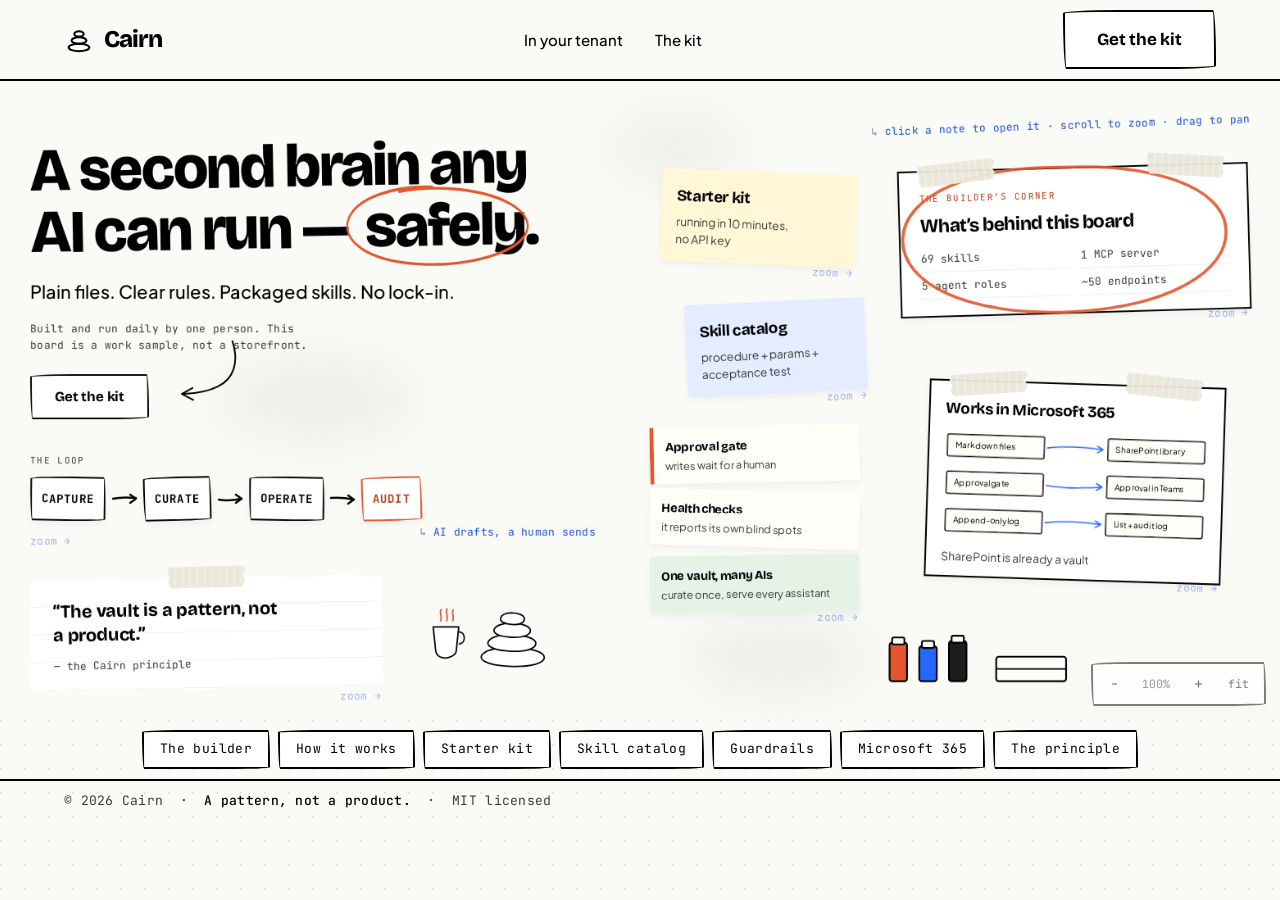
==== site/index.html @ 685f22d9 "Language and visual pass Language: em-dashes cut from 66 to 16 across the site (1.92 to 0.47 per 100" ====
<!DOCTYPE html>
<html lang="en">
<head>
<meta charset="utf-8">
<meta name="viewport" content="width=device-width, initial-scale=1">
<title>Cairn — a second brain any AI can run, safely</title>
<meta name="description" content="One builder's working knowledge system, genericized into a pattern and a kit. Plain markdown as the source of truth, guardrails and human approvals built in — published as a work sample, not a product.">
<meta name="theme-color" content="#FAFAF7">
<meta property="og:title" content="Cairn — a second brain any AI can run, safely">
<meta property="og:description" content="Plain files. Clear rules. Packaged skills. No lock-in. A work sample, not a product.">
<meta property="og:type" content="website">
<link rel="preconnect" href="https://fonts.googleapis.com">
<link rel="preconnect" href="https://fonts.gstatic.com" crossorigin>
<link href="https://fonts.googleapis.com/css2?family=Bricolage+Grotesque:opsz,wght@12..96,700;12..96,800&family=JetBrains+Mono:wght@400;500&family=Plus+Jakarta+Sans:wght@400;500;700&display=swap" rel="stylesheet">
<link rel="stylesheet" href="assets/board.css?v=20260827i">
<link rel="stylesheet" href="assets/scene.css?v=20260827i">
<link rel="icon" href="data:image/svg+xml,%3Csvg xmlns='http://www.w3.org/2000/svg' viewBox='0 0 32 32'%3E%3Crect width='32' height='32' fill='%23FAFAF7'/%3E%3Cg fill='none' stroke='%23000' stroke-width='2.2'%3E%3Cellipse cx='16' cy='24' rx='11' ry='4'/%3E%3Cellipse cx='16' cy='16.5' rx='8' ry='3.4'/%3E%3Cellipse cx='16' cy='9.5' rx='5' ry='2.8'/%3E%3C/g%3E%3C/svg%3E">
<script>document.documentElement.className += " js";</script>
</head>
<body>

<a class="skip" href="#main">Skip to content</a>

<!-- marker wobble filters — decorative strokes only, never text -->
<svg width="0" height="0" aria-hidden="true" focusable="false" class="defs">
  <filter id="marker" x="-12%" y="-12%" width="124%" height="124%">
    <feTurbulence type="fractalNoise" baseFrequency="0.028" numOctaves="2" seed="7" result="n"/>
    <feDisplacementMap in="SourceGraphic" in2="n" scale="2.1" xChannelSelector="R" yChannelSelector="G"/>
  </filter>
  <filter id="marker-fine" x="-12%" y="-12%" width="124%" height="124%">
    <feTurbulence type="fractalNoise" baseFrequency="0.04" numOctaves="2" seed="3" result="n2"/>
    <feDisplacementMap in="SourceGraphic" in2="n2" scale="1.3" xChannelSelector="R" yChannelSelector="G"/>
  </filter>
</svg>

<header class="nav">
  <div class="board nav-inner">
    <a class="wordmark" href="/">
      <svg width="30" height="30" viewBox="0 0 32 32" aria-hidden="true" focusable="false">
        <g fill="none" stroke="currentColor" stroke-width="2.2" filter="url(#marker-fine)">
          <ellipse cx="16" cy="24" rx="11" ry="4"/>
          <ellipse cx="16" cy="16.5" rx="8" ry="3.4"/>
          <ellipse cx="16" cy="9.5" rx="5" ry="2.8"/>
        </g>
      </svg>
      Cairn
    </a>
    <nav aria-label="Primary">
      <ul class="nav-links">
        <li><a href="in-your-tenant.html">In your tenant</a></li>
        <li><a href="the-kit.html">The kit</a></li>
      </ul>
    </nav>
    <a class="btn" href="cairn-kit.zip" download>Get the kit</a>
  </div>
</header>

<!-- ================================================== THE BOARD (scene) ===
     One whiteboard, one screen. Every pinned object is a hotspot: click it
     and the camera zooms to it while its panel opens. JS-only — with
     scripting off this whole layer is hidden and the panels below read as a
     plain document. ==================================================== -->
<div class="stage" id="stage" hidden>
  <div class="plane" id="plane">

    <!-- eraser ghosts -->
    <div class="ghost sg-1"></div>
    <div class="ghost sg-2"></div>
    <div class="ghost sg-3"></div>

    <!-- HERO scrawl — static, the thesis -->
    <div class="s-hero">
      <h1 class="rot-n1">
        A second brain any AI can run &mdash;
        <span class="circled">safely.<svg viewBox="0 0 400 130" aria-hidden="true" focusable="false" preserveAspectRatio="none"><path d="M196 8C112 5 34 22 16 52c-18 30 34 62 148 68 106 6 218-14 233-46 13-28-52-56-160-63-38-2-77-1-112 3"/></svg></span>
      </h1>
      <p class="hero-sub">Plain files. Clear rules. Packaged skills. <span class="nowrap">No lock-in.</span></p>
      <p class="s-hero-note annot annot--plain annot--ink">Built and run daily by one person.
        This board is a work sample, not a storefront.</p>
      <div class="hero-cta">
        <a class="btn" href="cairn-kit.zip" download>Get the kit</a>
        <svg class="arrow cta-arrow" viewBox="0 0 118 96" aria-hidden="true" focusable="false">
          <g filter="url(#marker)">
            <path d="M108 6c10 32 2 56-22 68-14 7-32 10-50 11"/>
            <path d="M48 76L32 85l17 9"/>
          </g>
        </svg>
      </div>
    </div>

    <span class="annot s-hint">click a note to open it &middot; scroll to zoom &middot; drag to pan</span>

    <!-- KIT — yellow sticky -->
    <button class="spot s-kit" data-panel="kit" aria-label="Yellow sticky note — the starter kit">
      <span class="note note--yellow rot-p2 spot-card">
        <span class="note-title">Starter kit</span>
        <span class="spot-line">running in 10 minutes,<br>no API key</span>
        <span class="spot-zoom annot annot--plain">zoom &rarr;</span>
      </span>
    </button>

    <!-- BUILDER — the taped card cluster. The new star of the board. -->
    <button class="spot s-builder" data-panel="builder" aria-label="Taped card — what the builder made">
      <span class="bcard rot-n1 spot-card">
        <span class="tape tape--tl"></span>
        <span class="tape tape--tr"></span>
        <span class="bcard-kicker mono">the builder&rsquo;s corner</span>
        <span class="note-title">What&rsquo;s behind this board</span>
        <span class="bstats mono">
          <span>69 skills</span>
          <span>1 MCP server</span>
          <span>5 agent roles</span>
          <span>~50 endpoints</span>
        </span>
        <svg class="bcircle" viewBox="0 0 400 200" aria-hidden="true" focusable="false" preserveAspectRatio="none">
          <path d="M200 12C96 8 18 40 14 92c-4 56 76 96 190 94 110-2 186-42 182-96-3-48-80-80-186-78"/>
        </svg>
        <span class="spot-zoom annot annot--plain">zoom &rarr;</span>
      </span>
    </button>

    <!-- LOOP — the flowchart strip -->
    <button class="spot s-loop" data-panel="loop" aria-label="Flowchart — how the loop works">
      <span class="spot-card s-loop-card">
        <span class="s-loop-title mono">the loop</span>
        <span class="mini-flow" aria-hidden="true">
          <span class="mini-box rot-p1">CAPTURE</span>
          <svg class="arrow" viewBox="0 0 34 22"><g filter="url(#marker)"><path d="M3 11c8-2 17-2 28-1"/><path d="M24 6l7 5-7 5"/></g></svg>
          <span class="mini-box rot-n1">CURATE</span>
          <svg class="arrow" viewBox="0 0 34 22"><g filter="url(#marker)"><path d="M3 12c9 2 18 1 28-1"/><path d="M24 6l7 5-7 5"/></g></svg>
          <span class="mini-box rot-p1">OPERATE</span>
          <svg class="arrow" viewBox="0 0 34 22"><g filter="url(#marker)"><path d="M3 10c9-1 18 0 28 2"/><path d="M24 7l7 5-7 5"/></g></svg>
          <span class="mini-box mini-box--audit rot-n1">AUDIT</span>
        </span>
        <span class="annot s-loop-note">AI drafts, a human sends</span>
        <span class="spot-zoom annot annot--plain">zoom &rarr;</span>
      </span>
    </button>

    <!-- SKILLS — blue sticky -->
    <button class="spot s-skills" data-panel="skills" aria-label="Blue sticky note — the skill catalog">
      <span class="note note--blue rot-n2 spot-card">
        <span class="note-title">Skill catalog</span>
        <span class="spot-line">procedure + params +<br>acceptance test</span>
        <span class="spot-zoom annot annot--plain">zoom &rarr;</span>
      </span>
    </button>

    <!-- RULES — guardrail sticky cluster -->
    <button class="spot s-rules" data-panel="rules" aria-label="Guardrail stickies — approval gate and health checks">
      <span class="spot-card s-rules-stack">
        <span class="note note--redline rot-p2 mini-note">
          <span class="note-title">Approval gate</span>
          <span class="spot-line">writes wait for a human</span>
        </span>
        <span class="note note--white rot-n1 mini-note">
          <span class="note-title">Health checks</span>
          <span class="spot-line">it reports its own blind spots</span>
        </span>
        <span class="note note--green rot-p1 mini-note">
          <span class="note-title">One vault, many AIs</span>
          <span class="spot-line">curate once, serve every assistant</span>
        </span>
        <span class="spot-zoom annot annot--plain">zoom &rarr;</span>
      </span>
    </button>

    <!-- M365 — the taped polaroid -->
    <button class="spot s-m365" data-panel="m365" aria-label="Taped photo — the pattern mapped onto Microsoft 365">
      <span class="polaroid rot-p1 spot-card figure-reset">
        <span class="tape tape--tl"></span>
        <span class="tape tape--tr"></span>
        <span class="note-title polaroid-title">Works in Microsoft&nbsp;365</span>
        <svg viewBox="0 0 480 200" aria-hidden="true" focusable="false" class="mini-map">
          <g filter="url(#marker-fine)" class="f-paper s-ink" stroke-width="2.2">
            <rect x="6"   y="10"  width="176" height="40" rx="3"/>
            <rect x="6"   y="78"  width="176" height="40" rx="3"/>
            <rect x="6"   y="146" width="176" height="40" rx="3"/>
            <rect x="298" y="10"  width="176" height="40" rx="3"/>
            <rect x="298" y="78"  width="176" height="40" rx="3"/>
            <rect x="298" y="146" width="176" height="40" rx="3"/>
          </g>
          <g filter="url(#marker)" class="f-none s-blue" stroke-width="2.4" stroke-linecap="round" stroke-linejoin="round">
            <path d="M188 30c26-4 62-4 100 0"/><path d="M279 24l10 6-10 6"/>
            <path d="M188 98c26 4 62 4 100 0"/><path d="M279 92l10 6-10 6"/>
            <path d="M188 166c26-4 62-4 100 0"/><path d="M279 160l10 6-10 6"/>
          </g>
          <g font-family="Plus Jakarta Sans, sans-serif" font-size="15" class="f-ink">
            <text x="20" y="35">Markdown files</text>
            <text x="20" y="103">Approval gate</text>
            <text x="20" y="171">Append-only log</text>
            <text x="312" y="35">SharePoint library</text>
            <text x="312" y="103">Approval in Teams</text>
            <text x="312" y="171">List + audit log</text>
          </g>
        </svg>
        <span class="spot-line mono muted">SharePoint is already a vault</span>
        <span class="spot-zoom annot annot--plain">zoom &rarr;</span>
      </span>
    </button>

    <!-- PRINCIPLE — the torn page -->
    <button class="spot s-principle" data-panel="principle" aria-label="Torn notebook page — the Cairn principle">
      <span class="spot-card">
        <span class="tape tape--top"></span>
        <span class="torn rot-n1 s-torn">
          <span class="s-quote">&ldquo;The vault is a pattern, not a&nbsp;product.&rdquo;</span>
          <span class="mono s-cite">&mdash; the Cairn principle</span>
        </span>
        <span class="spot-zoom annot annot--plain">zoom &rarr;</span>
      </span>
    </button>

    <!-- doodles: coffee + cairn, bottom-left -->
    <svg class="s-doodles" viewBox="0 0 270 210" aria-hidden="true" focusable="false">
      <g filter="url(#marker)">
        <g class="doodle-late f-none s-ink" stroke-width="2.4" stroke-linecap="round" stroke-linejoin="round">
          <path d="M24 118h42l-4 39c-1 9-14 13-21 12-7-1-12-5-13-12z" class="f-white"/>
          <path d="M66 126c11 0 13 18 1 20"/>
        </g>
        <g class="doodle-late f-none s-red" stroke-width="2.4" stroke-linecap="round">
          <path d="M36 108c4-7-3-12 1-19"/>
          <path d="M46 108c4-8-3-13 1-20"/>
          <path d="M56 108c4-7-3-12 1-18"/>
        </g>
        <g class="f-white s-ink" stroke-width="2.4" stroke-linejoin="round">
          <path class="stone stone--1" d="M103 167c2-9 22-16 53-15 32 1 52 8 51 17-1 9-22 15-53 14-31-1-52-7-51-16z"/>
          <path class="stone stone--2" d="M114 144c2-8 17-14 41-13 24 1 39 7 38 15-1 8-17 13-40 12-23-1-40-6-39-14z"/>
          <path class="stone stone--3" d="M124 123c2-7 13-12 32-11 18 1 29 6 28 13-1 7-14 11-31 10-17-1-30-5-29-12z"/>
          <path class="stone stone--4" d="M135 104c1-6 9-10 21-9 12 1 19 5 18 11-1 6-10 9-20 8-11-1-20-4-19-10z"/>
        </g>
      </g>
    </svg>

    <!-- marker tray, drawn on the board's bottom edge -->
    <svg class="s-tray" viewBox="0 0 240 62" aria-hidden="true" focusable="false">
      <g filter="url(#marker-fine)" class="s-ink" stroke-width="2" stroke-linejoin="round">
        <rect x="8"  y="10" width="20" height="44" rx="3" class="f-red"/>
        <rect x="11" y="4"  width="14" height="8"  rx="2" class="f-paper"/>
        <rect x="42" y="14" width="20" height="40" rx="3" class="f-blue"/>
        <rect x="45" y="8"  width="14" height="8"  rx="2" class="f-paper"/>
        <rect x="76" y="8"  width="20" height="46" rx="3" class="f-solid"/>
        <rect x="79" y="2"  width="14" height="8"  rx="2" class="f-paper"/>
        <rect x="130" y="26" width="80" height="28" rx="3" class="f-paper"/>
        <path d="M130 40h80" stroke-width="1.6"/>
      </g>
    </svg>

  </div>

  <div class="scrim" id="scrim" hidden></div>

  <div class="zoomui" role="group" aria-label="Board zoom">
    <button type="button" data-zoom="out" aria-label="Zoom out">&minus;</button>
    <span data-zoom="level" aria-hidden="true">100%</span>
    <button type="button" data-zoom="in" aria-label="Zoom in">+</button>
    <button type="button" data-zoom="reset" aria-label="Fit the board to the screen">fit</button>
  </div>
</div>

<!-- pill nav — always present; anchors without JS, camera controls with it -->
<nav class="map board" aria-label="Board sections">
  <a class="pill" href="#panel-builder" data-panel="builder">The builder</a>
  <a class="pill" href="#panel-loop" data-panel="loop">How it works</a>
  <a class="pill" href="#panel-kit" data-panel="kit">Starter kit</a>
  <a class="pill" href="#panel-skills" data-panel="skills">Skill catalog</a>
  <a class="pill" href="#panel-rules" data-panel="rules">Guardrails</a>
  <a class="pill" href="#panel-m365" data-panel="m365">Microsoft 365</a>
  <a class="pill" href="#panel-principle" data-panel="principle">The principle</a>
</nav>

<!-- ======================================================= PANELS =========
     Real content, real HTML. Without JS these stack as a readable document.
     With JS each opens as a paper sheet beside the zoomed board. ========= -->
<main id="main" class="panels board">

  <section class="doc-hero" aria-label="Introduction">
    <h1>A second brain any AI can run &mdash; safely.</h1>
    <p class="hero-sub">Plain files. Clear rules. Packaged skills. No lock-in.</p>
    <p class="annot annot--plain annot--ink">Built and run daily by one person. This
    board is a work sample, not a storefront.</p>
    <p><a class="btn" href="cairn-kit.zip" download>Get the kit</a></p>
  </section>

  <section class="panel" id="panel-builder" tabindex="-1" aria-labelledby="t-builder">
    <div class="panel-paper">
      <span class="tape tape--top"></span>
      <button class="panel-close" data-close aria-label="Close panel and zoom back out">&times;</button>
      <span class="panel-eyebrow mono">the builder&rsquo;s corner</span>
      <h2 id="t-builder">What&rsquo;s behind this board</h2>

      <p>Cairn is a <strong>work sample</strong>. The pattern comes out of a knowledge
      system I built and operate every day, stripped of anything specific to me so that
      anyone can run it. This page is here to show how I think and what I ship.</p>

      <ul class="bstat-list mono" aria-label="The source system, in numbers">
        <li><strong>69</strong> skills in the source system</li>
        <li><strong>5</strong> agent roles with written boundaries</li>
        <li><strong>1</strong> custom MCP server, built on Anthropic&rsquo;s SDK</li>
        <li><strong>~50</strong> API endpoints behind one auth layer</li>
      </ul>

      <h3>The habits that carried into the kit</h3>
      <ul class="ruled">
        <li><strong>Writes wait for a human.</strong> The approval gate exists because
        my first version failed. Approvals lived in memory with a ten-minute expiry, so a
        restart dropped them silently and my phone never saw them. What ships in the kit
        is the redesign: durable files, a notification the moment a request is created,
        resolvable from anywhere.</li>
        <li><strong>Nothing is ever deleted.</strong> The log is append-only; corrections
        are new entries. An audit trail you can edit isn&rsquo;t an audit trail.</li>
        <li><strong>A skill isn&rsquo;t a prompt.</strong> Every one ships a written
        procedure, declared parameters, and an acceptance test. Quality stops depending
        on whether someone typed the right words that day.</li>
        <li><strong>The system reports its own blind spots.</strong> Scheduled checks
        look for stale indexes, capped batches, and gated actions with no approval line,
        then raise what they find on their own.</li>
      </ul>

      <h3>Before the AI work</h3>
      <p>I ran Microsoft 365 for a ~700-person organization in <strong>GCC High</strong>,
      under <strong>CMMC and NIST 800-171</strong>: identity, permissions, compliance,
      and training people through change. The taped photo on this board is
      where that background and the AI work meet.</p>

      <p class="panel-note">Putting AI into a business safely takes both halves. That is
      what this board is here to show.</p>

      <ul class="footer-links panel-pending">
        <li><span class="pending">About the builder<span class="tag">pending</span></span></li>
        <li><span class="pending">Contact<span class="tag">pending</span></span></li>
        <li><span class="pending">GitHub<span class="tag">pending</span></span></li>
      </ul>
    </div>
  </section>

  <section class="panel" id="panel-loop" tabindex="-1" aria-labelledby="t-loop">
    <div class="panel-paper">
      <span class="tape tape--top"></span>
      <button class="panel-close" data-close aria-label="Close panel and zoom back out">&times;</button>
      <span class="panel-eyebrow mono">the loop, drawn on the board</span>
      <h2 id="t-loop">How it works</h2>

      <div class="flow flow--panel">
        <div class="flow-box rot-p1"><h3>CAPTURE</h3><p>everything lands in one inbox</p></div>
        <div class="flow-box rot-n2"><h3>CURATE</h3><p>worth keeping? promote it &mdash; duplicates get archived</p></div>
        <div class="flow-box rot-p2"><h3>OPERATE</h3><p>skills do the work; a human approves anything that writes</p></div>
        <div class="flow-box flow-box--audit rot-n1"><h3>AUDIT</h3><p>append-only log of everything that happened</p></div>
      </div>

      <ul class="ruled ruled--annot">
        <li><span class="annot">files, not a database</span>&nbsp;&nbsp;The whole system is
        markdown you can read, grep, and version. There is no export day.</li>
        <li><span class="annot">AI drafts, a human sends</span>&nbsp;&nbsp;Anything that writes
        outward stops at the approval gate and waits there.</li>
        <li><span class="annot">nothing is ever deleted</span>&nbsp;&nbsp;Items move to the
        archive. The chronicle only ever grows.</li>
      </ul>

      <p class="panel-note">This is the loop I actually run. The kit ships it as five
      core skills and two agent roles, ready to tailor.</p>
    </div>
  </section>

  <section class="panel" id="panel-kit" tabindex="-1" aria-labelledby="t-kit">
    <div class="panel-paper">
      <span class="tape tape--top"></span>
      <button class="panel-close" data-close aria-label="Close panel and zoom back out">&times;</button>
      <span class="panel-eyebrow mono">the yellow sticky</span>
      <h2 id="t-kit">Starter kit &mdash;
        <span class="underline-marker underline-marker--green">running in 10 minutes, no API key</span></h2>

      <p>A zip of markdown files and three shell scripts. Unzip it, run
      <code class="mono">init.sh</code>, and a plain POSIX script validates the vault and
      prints a health report. The first success involves no model, no key and no account.
      That is deliberate. The structure should hold up before any AI touches it.</p>

      <pre class="cmd"><span class="prompt">$</span> ./scripts/init.sh
<span class="prompt">$</span> ./scripts/check.sh   <span class="comment"># exit 0 = healthy vault</span></pre>

      <p class="panel-note">The ten-minute claim was tested from a fresh unzip.
      <code class="mono">check.sh</code> refuses to package a broken vault.</p>

      <p class="panel-actions">
        <a class="btn" href="cairn-kit.zip" download>Get the kit</a>
        <a class="btn btn--ghost" href="the-kit.html">the full quickstart &rarr;</a>
      </p>
    </div>
  </section>

  <section class="panel" id="panel-skills" tabindex="-1" aria-labelledby="t-skills">
    <div class="panel-paper">
      <span class="tape tape--top"></span>
      <button class="panel-close" data-close aria-label="Close panel and zoom back out">&times;</button>
      <span class="panel-eyebrow mono">the blue sticky</span>
      <h2 id="t-skills">Skill catalog</h2>

      <p><strong>A skill isn&rsquo;t a prompt.</strong> Every catalog item ships three
      files: a written procedure, declared parameters, and an acceptance test. Deploying
      it for the next person is configuration, not rework.</p>

      <p>The method comes from the source system, where 69 skills run this way. The kit
      ships eight of them in generic form: ingestion, curation, health checks, chronicle
      writing, and the rest of the loop&rsquo;s moving parts.</p>

      <p class="panel-note">The acceptance test is the part that usually gets skipped.
      It is also the reason a skill survives contact with someone else&rsquo;s data.</p>

      <p class="panel-actions">
        <a class="btn btn--ghost" href="the-kit.html#catalog">all eight skills &rarr;</a>
      </p>
    </div>
  </section>

  <section class="panel" id="panel-rules" tabindex="-1" aria-labelledby="t-rules">
    <div class="panel-paper">
      <span class="tape tape--top"></span>
      <button class="panel-close" data-close aria-label="Close panel and zoom back out">&times;</button>
      <span class="panel-eyebrow mono">the guardrail stickies</span>
      <h2 id="t-rules">Guardrails</h2>

      <ul class="ruled">
        <li><strong>Approval gate.</strong> Writes wait for a human, and the decision
        is written to the log before anything happens.</li>
        <li><strong>Health checks.</strong> A stale routing index. A batch that stopped at
        a cap and was never finished. Two notes that have quietly become duplicates. A
        gated action with no matching approval line. The vault reports every one of
        these.</li>
        <li><strong>One vault, many AIs.</strong> Two adapter files sit over one rulebook,
        so adding a runtime means writing an adapter and leaving your knowledge alone.
        Curate once, serve every assistant.</li>
        <li><strong>Hard limits.</strong> Autonomous skills carry an item cap and an error
        cap, so a bad run stops itself early and says where it stopped.</li>
      </ul>

      <p class="panel-note">Each of these exists because something went wrong once in
      the source system, and I wanted the next failure to be loud.</p>
    </div>
  </section>

  <section class="panel" id="panel-m365" tabindex="-1" aria-labelledby="t-m365">
    <div class="panel-paper">
      <span class="tape tape--top"></span>
      <button class="panel-close" data-close aria-label="Close panel and zoom back out">&times;</button>
      <span class="panel-eyebrow mono">the taped photo</span>
      <h2 id="t-m365">Works in Microsoft&nbsp;365</h2>

      <svg viewBox="0 0 480 322" role="img" aria-labelledby="m365-t m365-d" class="map-svg">
        <title id="m365-t">The vault pattern mapped onto Microsoft 365</title>
        <desc id="m365-d">Five vault concepts on the left, each with a marker arrow to its native Microsoft 365 equivalent on the right: markdown files to a SharePoint library, YAML frontmatter to metadata columns, an append-only log to a list plus the audit log, the approval gate to an approval in Teams, and git history to version history.</desc>
        <text x="94" y="14" text-anchor="middle" font-family="JetBrains Mono, monospace" font-size="11.5" letter-spacing="1.4" class="f-soft">THE VAULT</text>
        <text x="386" y="14" text-anchor="middle" font-family="JetBrains Mono, monospace" font-size="11.5" letter-spacing="1.4" class="f-soft">YOUR TENANT</text>
        <g filter="url(#marker-fine)" class="f-paper s-ink" stroke-width="2.2">
          <rect x="6" y="28"  width="176" height="44" rx="3"/>
          <rect x="6" y="86"  width="176" height="44" rx="3"/>
          <rect x="6" y="144" width="176" height="44" rx="3"/>
          <rect x="6" y="202" width="176" height="44" rx="3"/>
          <rect x="6" y="260" width="176" height="44" rx="3"/>
          <rect x="298" y="28"  width="176" height="44" rx="3"/>
          <rect x="298" y="86"  width="176" height="44" rx="3"/>
          <rect x="298" y="144" width="176" height="44" rx="3"/>
          <rect x="298" y="202" width="176" height="44" rx="3"/>
          <rect x="298" y="260" width="176" height="44" rx="3"/>
        </g>
        <g filter="url(#marker)" class="f-none s-blue" stroke-width="2.4" stroke-linecap="round" stroke-linejoin="round">
          <path d="M188 50c26-5 62-5 100 0"/><path d="M279 44l10 6-10 6"/>
          <path d="M188 108c26 5 62 5 100 0"/><path d="M279 102l10 6-10 6"/>
          <path d="M188 166c26-5 62-5 100 0"/><path d="M279 160l10 6-10 6"/>
          <path d="M188 224c26 4 62 4 100 0"/><path d="M279 218l10 6-10 6"/>
          <path d="M188 282c26-4 62-4 100 0"/><path d="M279 276l10 6-10 6"/>
        </g>
        <g font-family="Plus Jakarta Sans, sans-serif" font-size="15" class="f-ink">
          <text x="20" y="55">Markdown files</text>
          <text x="20" y="113">YAML frontmatter</text>
          <text x="20" y="171">Append-only log</text>
          <text x="20" y="229">Approval gate</text>
          <text x="20" y="287">Git history</text>
          <text x="312" y="55">SharePoint library</text>
          <text x="312" y="113">Metadata columns</text>
          <text x="312" y="171">List + audit log</text>
          <text x="312" y="229">Approval in Teams</text>
          <text x="312" y="287">Version history</text>
        </g>
      </svg>

      <p>Nothing to buy. A tenant already ships a file store with metadata, versioning,
      permissions, approvals and an audit log. The pattern runs on what is already
      licensed.</p>

      <p class="panel-note">This mapping is where my two halves meet: running a
      compliance-bound Microsoft 365 environment, and building AI systems with
      guardrails.</p>

      <p class="panel-actions">
        <a class="btn btn--ghost" href="in-your-tenant.html">the full mapping &rarr;</a>
      </p>
    </div>
  </section>

  <section class="panel" id="panel-principle" tabindex="-1" aria-labelledby="t-principle">
    <div class="panel-paper">
      <span class="tape tape--top"></span>
      <button class="panel-close" data-close aria-label="Close panel and zoom back out">&times;</button>
      <span class="panel-eyebrow mono">the torn page</span>
      <h2 id="t-principle">The principle</h2>

      <blockquote class="panel-quote">The vault is a pattern, not a product. Your
      knowledge should outlive your tools.</blockquote>

      <p>That is why this site sells nothing. The kit is MIT-licensed markdown and shell
      scripts, and the mapping page shows the same pattern running on a Microsoft 365
      tenant with nothing new to buy. The tools will change next year. The vault will not
      care.</p>

      <p class="panel-note">It is also why this board is a work sample. What is worth
      showing is the thinking, written down in a form you can run.</p>
    </div>
  </section>

</main>

<footer class="footer footer--flat">
  <div class="board">
    <p class="tray-meta tray-line">
      &copy; 2026 Cairn &nbsp;&middot;&nbsp; <strong>A pattern, not a product.</strong>
      &nbsp;&middot;&nbsp; MIT licensed
    </p>
  </div>
</footer>

<script src="assets/board.js?v=20260827i" defer></script>
<script src="assets/scene.js?v=20260827i" defer></script>
</body>
</html>
---- site/assets/board.css ----
/* ==========================================================================
   Cairn — the board
   Hand-drawn whiteboard. Light mode only: it is a whiteboard.
   Tokens follow stitch_document_instruction_guide/DESIGN.md.
   ========================================================================== */

:root {
  /* --- surface ------------------------------------------------------- */
  --board:            #FAFAF7;   /* off-white dry-erase */
  --board-white:      #FFFFFF;   /* paper laid on the board */
  --dot:              #E5E5E2;   /* 24px dot grid */
  --smudge:           #E5E5E2;   /* eraser ghosts */
  --tape:             #EAE6D8;

  /* --- marker ink: strokes, circles, arrows, box edges ----------------
     These are the three briefed accents, unchanged. Every one clears 3:1
     against the board, which is the WCAG floor for graphical objects. */
  --ink:              #000000;
  --ink-red:          #E4572E;
  --ink-blue:         #2667FF;
  --ink-green:        #3FA34D;

  /* --- marker ink, text weight ---------------------------------------
     The same three markers pressed harder. Used ONLY where an accent
     carries reading text: #E4572E is 3.5:1 and #3FA34D is 3.1:1 on the
     board, which is fine for a drawn line and not fine for a sentence.
     These clear 5:1. */
  --ink-red-text:     #B83A16;
  --ink-blue-text:    #1B4FD8;
  --ink-green-text:   #2A6B34;
  --ink-soft:         #3A3A38;   /* secondary prose, 10.9:1 */

  /* --- sticky note tints ---------------------------------------------- */
  --note-yellow:      #FFF7D6;
  --note-blue:        #E3EDFF;
  --note-green:       #E4F3E6;
  --note-white:       #FFFDF8;
  --paper:            #FFFDF8;   /* marker bodies, eraser felt, SVG paper */
  --ink-solid:        #1b1b1b;   /* the black marker's barrel */
  --row-hover:        #FCFCF9;
  --on-ink:           #FFFFFF;

  /* --- type ----------------------------------------------------------- */
  --font-display: "Bricolage Grotesque", "Arial Black", sans-serif;
  --font-body:    "Plus Jakarta Sans", "Helvetica Neue", sans-serif;
  --font-mono:    "JetBrains Mono", ui-monospace, "SF Mono", Menlo, monospace;

  --t-hero:    clamp(2.75rem, 8.2vw, 6rem);      /* 44 -> 96px */
  --t-h2:      clamp(1.75rem, 3.6vw, 3rem);      /* 28 -> 48px */
  --t-h3:      clamp(1.125rem, 1.6vw, 1.375rem);
  --t-lead:    clamp(1.125rem, 1.6vw, 1.375rem);
  --t-body:    1.0625rem;
  --t-small:   0.9375rem;
  --t-note:    0.8125rem;                         /* 13px, mono */

  /* --- space: 8px unit ------------------------------------------------ */
  --u1: 8px;  --u2: 16px; --u3: 24px; --u4: 32px;
  --u5: 40px; --u6: 48px; --u8: 64px; --u10: 80px; --u12: 96px;
  --gutter: 24px;
  --margin: 64px;
  --max: 1440px;

  /* --- ink weight ----------------------------------------------------- */
  --stroke: 2.5px;
  --stroke-thin: 2px;

  /* --- the one shadow in the system: paper lifted off the board ------- */
  --lift: 0 4px 10px rgba(0, 0, 0, 0.05);
  --lift-tape: 0 1px 3px rgba(0, 0, 0, 0.08);

  /* --- motion --------------------------------------------------------- */
  --micro: 200ms;
  --standard: 320ms;
  --emphasis: 520ms;
  --ease-out: cubic-bezier(0.16, 1, 0.3, 1);
}

/* ==========================================================================
   Reset
   ========================================================================== */

*, *::before, *::after { box-sizing: border-box; }

html {
  -webkit-text-size-adjust: 100%;
  scroll-behavior: smooth;
  overflow-x: clip;
}

@media (prefers-reduced-motion: reduce) {
  html { scroll-behavior: auto; }
}

body {
  margin: 0;
  background-color: var(--board);
  background-image: radial-gradient(circle at 1px 1px, var(--dot) 1px, transparent 0);
  background-size: 24px 24px;
  color: var(--ink);
  font-family: var(--font-body);
  font-size: var(--t-body);
  line-height: 1.6;
  -webkit-font-smoothing: antialiased;
  overflow-x: hidden;
}

h1, h2, h3, h4 {
  font-family: var(--font-display);
  font-weight: 800;
  letter-spacing: -0.03em;
  line-height: 1.04;
  margin: 0;
  text-wrap: balance;
}

p { margin: 0 0 1em; max-width: 66ch; }
p:last-child { margin-bottom: 0; }

a { color: var(--ink); text-decoration-thickness: 2px; text-underline-offset: 4px; }
a:hover { text-decoration-color: var(--ink-blue); }

img, svg { max-width: 100%; }

::selection { background: var(--ink-blue); color: var(--on-ink); }

:focus-visible {
  outline: 3px solid var(--ink-blue-text);
  outline-offset: 3px;
  border-radius: 2px;
}

.skip {
  position: absolute; left: -9999px; top: 0;
  background: var(--board-white); border: var(--stroke) solid var(--ink);
  padding: var(--u2); z-index: 200; font-family: var(--font-mono);
}
.skip:focus { left: var(--u2); top: var(--u2); }

.sr-only {
  position: absolute; width: 1px; height: 1px; padding: 0; margin: -1px;
  overflow: hidden; clip: rect(0 0 0 0); white-space: nowrap; border: 0;
}

/* ==========================================================================
   Grid — 12 columns of discipline under the chaos
   ========================================================================== */

.board {
  max-width: var(--max);
  margin-inline: auto;
  padding-inline: var(--gutter);
}

@media (min-width: 900px) {
  .board { padding-inline: var(--margin); }
}

.grid {
  display: grid;
  grid-template-columns: repeat(12, 1fr);
  gap: var(--gutter);
}

@media (max-width: 899px) {
  .grid { grid-template-columns: 1fr; }
  .grid > * { grid-column: auto !important; }
}

section { position: relative; }

/* ==========================================================================
   Marker primitives
   ========================================================================== */

/* Wobbly rectangle. Asymmetric radii on both axes read as an overshot
   hand-drawn corner rather than a rounded one. */
.wobble {
  border: var(--stroke) solid var(--ink);
  border-radius: 255px 12px 225px 15px / 15px 225px 15px 255px;
  background: var(--board-white);
}
.wobble--alt   { border-radius: 12px 240px 18px 255px / 220px 14px 250px 16px; }
.wobble--red   { border-color: var(--ink-red); }
.wobble--green { border-color: var(--ink-green); }

/* Rotations. Classes, not inline styles, so the ink stays in the stylesheet. */
.rot-n3 { --rot: -3deg; } .rot-n2 { --rot: -2deg; } .rot-n1 { --rot: -1deg; }
.rot-p1 { --rot:  1deg; } .rot-p2 { --rot:  2deg; } .rot-p3 { --rot:  3deg; }
[class*="rot-"] { transform: rotate(var(--rot, 0deg)); }

@media (max-width: 899px) {
  /* Mobile: the board straightens up. Rotation costs legibility and tap
     accuracy, and buys atmosphere that a phone screen has no room for. */
  [class*="rot-"] { transform: rotate(calc(var(--rot, 0deg) * 0.25)); }
}

/* Marker underline — a scribbled stroke under a word */
.underline-marker {
  background-image: linear-gradient(var(--u-color, var(--ink-green)), var(--u-color, var(--ink-green)));
  background-repeat: no-repeat;
  background-size: 100% 3px;
  background-position: 0 92%;
  padding-bottom: 2px;
}
.underline-marker--green { --u-color: var(--ink-green); }
.underline-marker--red   { --u-color: var(--ink-red); }
.underline-marker--blue  { --u-color: var(--ink-blue); }

/* Circled word — an SVG ellipse that draws itself on. The word is inside the
   span, so the circle is decoration and the text is text. */
.circled { position: relative; display: inline-block; padding: 0 0.12em; }
.circled > svg {
  position: absolute; inset: -22% -9%;
  width: 118%; height: 144%;
  pointer-events: none; overflow: visible;
}
.circled > svg path {
  fill: none; stroke: var(--ink-red);
  stroke-width: 4; stroke-linecap: round;
}

@media (prefers-reduced-motion: no-preference) {
  .circled > svg path {
    /* the path measures ~917 user units; the dash is set just above it so a
       single dash covers the whole stroke */
    stroke-dasharray: 950;
    stroke-dashoffset: 950;
    animation: draw-on 1100ms var(--ease-out) 420ms forwards;
  }
}
@keyframes draw-on { to { stroke-dashoffset: 0; } }

/* Hand-drawn arrows */
.arrow { overflow: visible; }
.arrow path, .arrow line, .arrow polyline {
  fill: none;
  stroke: var(--ink);
  stroke-width: var(--stroke);
  stroke-linecap: round;
  stroke-linejoin: round;
}
.arrow--blue path, .arrow--blue polyline { stroke: var(--ink-blue); }

/* Scroll-drawn arrows. Only armed when JS is present — with JS off the
   arrows are simply drawn, which is the finished state anyway. */
.js .draw path { stroke-dasharray: var(--len, 400); stroke-dashoffset: var(--len, 400); }
.js .draw.inked path { transition: stroke-dashoffset 800ms var(--ease-out); stroke-dashoffset: 0; }

@media (prefers-reduced-motion: reduce) {
  .js .draw path { stroke-dashoffset: 0; }
}

/* Sticky note */
.note {
  position: relative;
  padding: var(--u3);
  background: var(--note-yellow);
  box-shadow: var(--lift);
  border-radius: 2px 3px 2px 4px;
  transition: transform var(--standard) var(--ease-out),
              box-shadow var(--standard) var(--ease-out);
}
.note--blue  { background: var(--note-blue); }
.note--green { background: var(--note-green); }
.note--white { background: var(--note-white); }
.note--redline {
  background: var(--note-white);
  border-left: 5px solid var(--ink-red);
  border-radius: 0 3px 2px 0;
}

/* Sticky notes straighten from their rotation on hover */
.note:hover, .note:focus-within {
  transform: rotate(0deg) translateY(-3px);
  box-shadow: 0 10px 20px rgba(0, 0, 0, 0.07);
}

@media (prefers-reduced-motion: reduce) {
  .note { transition: none; }
  .note:hover, .note:focus-within { transform: rotate(var(--rot, 0deg)); }
}

.note h3, .note-title {
  font-family: var(--font-display);
  font-size: var(--t-h3);
  font-weight: 700;
  letter-spacing: -0.02em;
  margin: 0 0 var(--u1);
}
.note p { font-size: var(--t-small); margin: 0; }

/* Masking tape */
.tape {
  position: absolute;
  width: 96px; height: 27px;
  background: var(--tape);
  background-image: repeating-linear-gradient(
    90deg, rgba(255,255,255,0.35) 0 2px, transparent 2px 9px);
  box-shadow: var(--lift-tape);
  z-index: 3;
  /* torn ends */
  clip-path: polygon(
    3% 0%, 97% 4%, 100% 22%, 96% 46%, 99% 74%, 95% 100%,
    5% 96%, 1% 72%, 4% 48%, 0% 26%
  );
  opacity: 0.95;
}
.tape--tl { top: -12px; left: 22px; transform: rotate(-6deg); }
.tape--tr { top: -14px; right: 26px; transform: rotate(4deg); }
.tape--top { top: -13px; left: 50%; transform: translateX(-50%) rotate(-2deg); }

/* Polaroid — white paper, thick border, taped to the board */
.polaroid {
  position: relative;
  background: var(--board-white);
  border: var(--stroke-thin) solid var(--ink);
  padding: var(--u3) var(--u3) var(--u2);
  box-shadow: var(--lift);
}
.polaroid figcaption {
  font-family: var(--font-mono);
  font-size: var(--t-note);
  letter-spacing: 0.02em;
  color: var(--ink-soft);
  margin-top: var(--u2);
  padding-top: var(--u1);
  border-top: 1px solid var(--dot);
}

/* Margin annotation — blue technical note in the gutter */
.annot {
  font-family: var(--font-mono);
  font-size: var(--t-note);
  line-height: 1.5;
  letter-spacing: 0.02em;
  color: var(--ink-blue-text);
  display: block;
}
.annot--red { color: var(--ink-red-text); }
.annot--ink { color: var(--ink-soft); }
.annot::before { content: "↳ "; opacity: 0.7; }
.annot--plain::before { content: none; }

/* Eraser ghost — a place the board was used and wiped */
.ghost {
  position: absolute;
  background: var(--smudge);
  filter: blur(28px);
  opacity: 0.55;
  border-radius: 50%;
  pointer-events: none;
  z-index: 0;
}

/* Buttons — outlined in marker, filled on hover */
.btn {
  display: inline-flex;
  align-items: center;
  gap: var(--u1);
  font-family: var(--font-display);
  font-size: 1.0625rem;
  font-weight: 700;
  letter-spacing: -0.01em;
  padding: 14px var(--u4);
  background: var(--board-white);
  border: var(--stroke) solid var(--ink);
  border-radius: 255px 14px 225px 15px / 15px 225px 15px 255px;
  color: var(--ink);
  text-decoration: none;
  cursor: pointer;
  transition: background-color var(--micro) ease-out, transform var(--micro) ease-out;
}
.btn:hover { background: var(--ink-green); transform: rotate(-1deg); }
.btn:active { transform: rotate(0deg) translateY(1px); }
.btn--blue:hover { background: var(--ink-blue); color: var(--on-ink); }

@media (prefers-reduced-motion: reduce) {
  .btn { transition: background-color var(--micro) ease-out; }
  .btn:hover, .btn:active { transform: none; }
}

.btn--ghost {
  background: transparent;
  border-style: dashed;
  border-width: var(--stroke-thin);
}

/* Code — a command written on the board */
.cmd {
  font-family: var(--font-mono);
  font-size: var(--t-small);
  background: var(--board-white);
  border: var(--stroke-thin) solid var(--ink);
  border-radius: 3px 8px 4px 10px / 9px 4px 10px 3px;
  padding: var(--u2) var(--u3);
  overflow-x: auto;
  line-height: 1.8;
  margin: 0 0 var(--u2);
}
.cmd .prompt { color: var(--ink-blue-text); user-select: none; }
.cmd .comment { color: var(--ink-soft); }

/* Section heading with a hand-numbered marker */
.section-head { margin-bottom: var(--u8); }
.section { padding-bottom: var(--u12); }
#how-it-works { padding-bottom: 150px; }
.section--tight { padding-bottom: var(--u10); }
.section-num {
  font-family: var(--font-mono);
  font-size: var(--t-note);
  letter-spacing: 0.12em;
  text-transform: uppercase;
  color: var(--ink-soft);
  display: block;
  margin-bottom: var(--u1);
}
.section-head h2 { font-size: var(--t-h2); }
.section-lead {
  font-size: var(--t-lead);
  color: var(--ink-soft);
  margin-top: var(--u2);
  max-width: 46ch;
}

/* ==========================================================================
   Nav
   ========================================================================== */

.nav {
  position: relative;
  z-index: 40;
  border-bottom: var(--stroke-thin) solid var(--ink);
  background: var(--board);
}
.nav-inner {
  display: flex;
  align-items: center;
  justify-content: space-between;
  gap: var(--u3);
  padding-block: var(--u2);
  flex-wrap: wrap;
}
.wordmark {
  display: inline-flex;
  align-items: center;
  gap: 10px;
  font-family: var(--font-display);
  font-size: 1.5rem;
  font-weight: 800;
  letter-spacing: -0.04em;
  text-decoration: none;
  color: var(--ink);
}
.wordmark svg { display: block; }

.nav-links {
  display: flex;
  align-items: center;
  gap: var(--u4);
  list-style: none;
  margin: 0;
  padding: 0;
}
.nav-links a {
  font-family: var(--font-body);
  font-size: var(--t-small);
  font-weight: 500;
  text-decoration: none;
  padding-bottom: 3px;
  border-bottom: 2px solid transparent;
}
.nav-links a:hover, .nav-links a[aria-current="page"] {
  border-bottom-color: var(--ink-blue);
}

@media (max-width: 700px) {
  .nav-inner { justify-content: flex-start; }
  .nav-links { gap: var(--u3); font-size: var(--t-small); flex-wrap: wrap; }
  .nav .btn { padding: 10px var(--u3); font-size: 0.9375rem; }
}

/* ==========================================================================
   Footer — the marker tray
   ========================================================================== */

.footer { margin-top: var(--u12); position: relative; }

.footer-links {
  display: flex;
  flex-wrap: wrap;
  align-items: baseline;
  gap: var(--u2) var(--u3);
  font-family: var(--font-display);
  font-size: clamp(1.125rem, 2vw, 1.5rem);
  font-weight: 700;
  letter-spacing: -0.02em;
  padding-bottom: var(--u5);
  list-style: none;
  margin: 0;
}
.footer-links li { display: inline-flex; align-items: baseline; }
.footer-links a { text-decoration: none; border-bottom: 3px solid var(--ink); }
.footer-links a:hover { border-bottom-color: var(--ink-blue); }
.footer-links .pending {
  border-bottom: 3px dashed var(--dot);
  color: var(--ink-soft);
}
.footer-links .pending .tag {
  font-family: var(--font-mono);
  font-size: var(--t-note);
  font-weight: 500;
  letter-spacing: 0.02em;
  color: var(--ink-red-text);
  margin-left: 6px;
  vertical-align: 2px;
  border: none;
}
.footer-links li + li::before {
  content: "\00B7";
  color: var(--dot);
  margin-right: var(--u2);
}
/* the middle column of the mapping table carries a header for screen
   readers and a marker arrow for everyone else */

.tray {
  border-top: var(--stroke) solid var(--ink);
  background: var(--board-white);
  display: flex;
  align-items: flex-end;
  justify-content: space-between;
  gap: var(--u3);
  padding: var(--u3) 0 var(--u3);
  flex-wrap: wrap;
}
.tray-meta {
  font-family: var(--font-mono);
  font-size: var(--t-note);
  color: var(--ink-soft);
  letter-spacing: 0.02em;
}
.tray-meta strong { color: var(--ink); font-weight: 500; }

/* ==========================================================================
   Prose blocks on inner pages
   ========================================================================== */

.prose { max-width: 68ch; }
.prose h2 { font-size: var(--t-h2); margin-top: var(--u10); margin-bottom: var(--u3); }
.prose h3 {
  font-size: var(--t-h3);
  margin-top: var(--u6);
  margin-bottom: var(--u2);
  letter-spacing: -0.02em;
}
.prose ul, .prose ol { padding-left: 1.25em; margin: 0 0 1em; }
.prose li { margin-bottom: 0.5em; max-width: 64ch; }
.prose strong { font-weight: 700; }

/* Tables written on the board */
.board-table-wrap { overflow-x: auto; margin-bottom: var(--u4); }
.board-table {
  width: 100%;
  min-width: 620px;
  border-collapse: collapse;
  background: var(--board-white);
  border: var(--stroke) solid var(--ink);
  font-size: var(--t-small);
}
.board-table caption {
  font-family: var(--font-mono);
  font-size: var(--t-note);
  color: var(--ink-soft);
  text-align: left;
  padding-bottom: var(--u1);
  letter-spacing: 0.02em;
}
.board-table th, .board-table td {
  text-align: left;
  padding: 14px var(--u2);
  border-bottom: 1px solid var(--dot);
  vertical-align: top;
}
.board-table thead th {
  font-family: var(--font-display);
  font-size: var(--t-small);
  font-weight: 700;
  border-bottom: var(--stroke) solid var(--ink);
  background: var(--board);
}
.board-table tbody tr:last-child td { border-bottom: none; }
.board-table tbody tr:hover { background: var(--row-hover); }
.board-table td:first-child { font-weight: 600; }
.board-table .arrow-cell {
  width: 40px;
  text-align: center;
  color: var(--ink-blue);
  font-family: var(--font-mono);
  padding-inline: 0;
}

/* Tag chips — mono labels, never color alone */
.tag-row { display: flex; flex-wrap: wrap; gap: var(--u1); margin-bottom: var(--u2); }
.chip {
  font-family: var(--font-mono);
  font-size: var(--t-note);
  letter-spacing: 0.02em;
  padding: 3px 10px;
  border: var(--stroke-thin) solid var(--ink);
  border-radius: 40px 12px 36px 14px / 14px 34px 12px 38px;
  background: var(--board-white);
  white-space: nowrap;
}
.chip--m365 { border-color: var(--ink-blue); color: var(--ink-blue-text); }
.chip--generic { border-color: var(--ink); }
.chip--internal { border-color: var(--ink-green); color: var(--ink-green-text); }
.chip--both { border-color: var(--ink-red); color: var(--ink-red-text); }

/* Callout — a boxed aside in marker */
.callout {
  border: var(--stroke) solid var(--ink);
  border-left-width: 6px;
  border-radius: 4px 220px 6px 230px / 200px 5px 210px 6px;
  background: var(--board-white);
  padding: var(--u3);
  margin: var(--u4) 0;
  max-width: 68ch;
}
.callout--red { border-left-color: var(--ink-red); }
.callout--blue { border-left-color: var(--ink-blue); }
.callout p { font-size: var(--t-small); }
.callout .callout-label {
  font-family: var(--font-mono);
  font-size: var(--t-note);
  letter-spacing: 0.08em;
  text-transform: uppercase;
  color: var(--ink-soft);
  display: block;
  margin-bottom: var(--u1);
}

/* Utility */
.stack-1 > * + * { margin-top: var(--u1); }
.stack-2 > * + * { margin-top: var(--u2); }
.stack-3 > * + * { margin-top: var(--u3); }
.stack-4 > * + * { margin-top: var(--u4); }
.mono { font-family: var(--font-mono); font-size: var(--t-note); }
.nowrap { white-space: nowrap; }
.muted { color: var(--ink-soft); }

/* ==========================================================================
   Hero
   ========================================================================== */

.hero { padding-top: var(--u10); padding-bottom: var(--u12); }
.hero-inner { position: relative; min-height: 540px; }

.hero h1 {
  font-size: var(--t-hero);
  max-width: 15ch;
  margin-bottom: var(--u4);
}
.hero-sub {
  font-size: clamp(1.25rem, 2vw, 1.625rem);
  font-weight: 500;
  max-width: 36ch;
  margin-bottom: var(--u8);
}
.hero-cta { position: relative; display: inline-flex; align-items: center; }
.hero-cta .cta-arrow {
  position: absolute;
  left: calc(100% + 18px); top: -52px;
  width: 118px; height: 96px;
  pointer-events: none;
}
.hero-note { margin-top: var(--u4); max-width: 42ch; }

.doodles {
  position: absolute;
  right: 0; bottom: -8px;
  width: min(380px, 32vw);
  pointer-events: none;
  z-index: 0;
}

@media (max-width: 1199px) {
  .hero-inner { min-height: 0; }
  .doodles { position: static; width: 280px; margin-top: var(--u8); }
  .hero-cta .cta-arrow { display: none; }
}
@media (max-width: 560px) {
  .doodles { width: 220px; }
}

/* the cairn stacks stone by stone on first load */
@media (prefers-reduced-motion: no-preference) {
  .stone { animation: stack 620ms var(--ease-out) both; }
  .stone--1 { animation-delay: 200ms; }
  .stone--2 { animation-delay: 420ms; }
  .stone--3 { animation-delay: 620ms; }
  .stone--4 { animation-delay: 820ms; }
  .doodle-late { animation: fade-in 700ms ease-out 1000ms both; }
}
@keyframes stack {
  from { opacity: 0; transform: translateY(-26px) rotate(-4deg); }
  to   { opacity: 1; transform: none; }
}
@keyframes fade-in { from { opacity: 0; } to { opacity: 1; } }

/* ==========================================================================
   Flowchart
   ========================================================================== */

.flow {
  display: flex;
  align-items: stretch;
  gap: var(--u1);
  flex-wrap: nowrap;
}
.flow-box {
  flex: 1 1 0;
  min-width: 0;
  padding: var(--u3) var(--u2);
  background: var(--board-white);
  border: var(--stroke) solid var(--ink);
  border-radius: 250px 14px 235px 16px / 16px 230px 14px 250px;
  box-shadow: var(--lift);
  transition: transform var(--standard) var(--ease-out);
}
.flow-box:nth-child(1) { border-radius: 12px 240px 16px 250px / 235px 14px 245px 15px; }
.flow-box:nth-child(5) { border-radius: 240px 16px 250px 13px / 14px 245px 15px 235px; }
.flow-box:hover { transform: rotate(0deg) translateY(-3px); }
.flow-box--audit { border-color: var(--ink-red); }

.flow-box h3 {
  font-family: var(--font-mono);
  font-size: 0.9375rem;
  font-weight: 700;
  letter-spacing: 0.1em;
  margin: 0 0 var(--u1);
}
.flow-box--audit h3 { color: var(--ink-red-text); }
.flow-box p { font-size: var(--t-small); line-height: 1.5; margin: 0; }

.flow-wrap { position: relative; }
.flow-margin {
  position: absolute;
  max-width: 22ch;
  z-index: 2;
}
.flow-margin--a { left: 4px; top: -58px; }
.flow-margin--b { left: 52%; bottom: -56px; }
.flow-margin--c { right: 0; bottom: -104px; text-align: right; }
.flow-margin--c .annot::before { content: none; }
.flow-margin--c .annot::after { content: " ↰"; opacity: 0.7; }

@media (max-width: 899px) {
  #how-it-works { padding-bottom: var(--u10); }
  .flow-margin { position: static; max-width: none; margin-block: var(--u2); text-align: left; }
  .flow-margin--c .annot::after { content: none; }
  .flow-margin--c .annot::before { content: "↳ "; opacity: 0.7; }
}

.flow-arrow { flex: 0 0 44px; align-self: center; }
.flow-arrow svg { display: block; width: 44px; height: 30px; }

@media (max-width: 899px) {
  .flow { flex-direction: column; gap: var(--u1); }
  .flow-box { width: 100%; }
  .flow-arrow { align-self: flex-start; margin-left: var(--u5); }
  .flow-arrow svg { transform: rotate(90deg); }
  .flow-box:hover { transform: none; }
}

@media (prefers-reduced-motion: reduce) {
  .flow-box { transition: none; }
  .flow-box:hover { transform: rotate(var(--rot, 0deg)); }
}

/* ==========================================================================
   The board — features wall
   ========================================================================== */

.wall { row-gap: var(--u6); column-gap: var(--gutter); align-items: start; }

.wall > .w1 { grid-column: 1 / 6;  grid-row: 1; }
.wall > .w2 { grid-column: 1 / 6;  grid-row: 2; }
.wall > .w3 { grid-column: 7 / 13; grid-row: 1 / 3; align-self: stretch; }
.wall > .w4 { grid-column: 1 / 5;  grid-row: 3; }
.wall > .w5 { grid-column: 5 / 8;  grid-row: 3; }
.wall > .w6 { grid-column: 8 / 13; grid-row: 3; }

@media (max-width: 899px) {
  .wall > * { grid-column: auto !important; grid-row: auto !important; }
  .wall { row-gap: var(--u5); }
}

.w1 { padding: var(--u4) var(--u3); }
.w1 .note-title { font-size: clamp(1.25rem, 2.4vw, 1.75rem); }
.w5 { padding: var(--u2) var(--u2) var(--u2) 14px; }
.w5 .note-title { font-size: 1.0625rem; }
.w6 { padding: var(--u4) var(--u3); }
.w4 { padding: var(--u4) var(--u3); }

.feature-tag {
  font-family: var(--font-mono);
  font-size: var(--t-note);
  letter-spacing: 0.02em;
  color: var(--ink-soft);
  display: block;
  margin-top: var(--u2);
}
.feature-tag a { color: var(--ink-blue-text); }

/* ==========================================================================
   The principle — torn page taped to the board
   ========================================================================== */

.principle { padding-block: var(--u12); }
.torn {
  position: relative;
  max-width: 780px;
  margin-inline: auto;
  background: var(--board-white);
  padding: var(--u10) var(--u8) var(--u8);
  box-shadow: 0 6px 18px rgba(0, 0, 0, 0.06);
  clip-path: polygon(0.0% 2.86%, 3.85% 1.24%, 7.69% 1.12%, 11.54% 1.8%, 15.38% 0.02%, 19.23% 2.4%, 23.08% 1.9%, 26.92% 0.75%, 30.77% 2.09%, 34.62% 0.13%, 38.46% 1.67%, 42.31% 2.49%, 46.15% 0.6%, 50.0% 2.08%, 53.85% 0.56%, 57.69% 0.87%, 61.54% 2.83%, 65.38% 0.76%, 69.23% 1.81%, 73.08% 1.18%, 76.92% 0.23%, 80.77% 2.78%, 84.62% 1.19%, 88.46% 1.39%, 92.31% 1.77%, 96.15% -0.09%, 100.0% 2.36%, 100.0% 97.85%, 96.15% 99.62%, 92.31% 97.33%, 88.46% 98.15%, 84.62% 100.07%, 80.77% 97.84%, 76.92% 99.44%, 73.08% 98.07%, 69.23% 97.31%, 65.38% 100.15%, 61.54% 98.17%, 57.69% 98.99%, 53.85% 98.88%, 50.0% 96.81%, 46.15% 99.78%, 42.31% 98.74%, 38.46% 98.45%, 34.62% 99.52%, 30.77% 96.79%, 26.92% 99.05%, 23.08% 99.37%, 19.23% 98.03%, 15.38% 99.82%, 11.54% 97.23%, 7.69% 98.15%, 3.85% 99.84%, 0.0% 97.88%);
}
/* notebook ruling, faint */
.torn::before {
  content: "";
  position: absolute; inset: 0;
  background-image: repeating-linear-gradient(
    var(--board-white) 0 33px, var(--dot) 33px 34px
  );
  opacity: 0.5;
  pointer-events: none;
}
.torn > * { position: relative; }

.torn blockquote {
  margin: 0;
  font-family: var(--font-display);
  font-size: clamp(1.625rem, 4vw, 3.125rem);
  font-weight: 700;
  line-height: 1.24;
  letter-spacing: -0.025em;
  text-wrap: balance;
}
.torn cite {
  display: block;
  margin-top: var(--u4);
  font-family: var(--font-mono);
  font-size: var(--t-small);
  font-style: normal;
  color: var(--ink-soft);
  letter-spacing: 0.02em;
}
.principle-wrap { position: relative; }
.principle-wrap .tape--top { top: -6px; z-index: 5; }

@media (max-width: 620px) {
  .torn { padding: var(--u8) var(--u4) var(--u6); }
}

/* ==========================================================================
   Kit page — catalog cards
   ========================================================================== */

.cat-grid {
  display: grid;
  grid-template-columns: repeat(auto-fit, minmax(min(100%, 320px), 1fr));
  gap: var(--u3);
  margin-bottom: var(--u6);
}
.cat-card {
  background: var(--board-white);
  border: var(--stroke-thin) solid var(--ink);
  border-radius: 4px 200px 6px 210px / 190px 5px 200px 6px;
  padding: var(--u3);
  display: flex;
  flex-direction: column;
  gap: var(--u2);
}
.cat-card:nth-child(even) { border-radius: 200px 5px 210px 6px / 6px 195px 5px 205px; }

@media (min-width: 1000px) {
  /* four items, two columns — never a row of three matching cards */
  .cat-grid { grid-template-columns: 1fr 1fr; gap: var(--u4); }
}
.cat-card h3 { font-size: 1.125rem; letter-spacing: -0.02em; }
.cat-card p { font-size: var(--t-small); margin: 0; }
.cat-files {
  margin: 0; padding: 0; list-style: none;
  font-family: var(--font-mono); font-size: var(--t-note);
  color: var(--ink-soft); line-height: 1.7;
  border-top: 1px solid var(--dot); padding-top: var(--u2);
  margin-top: auto;
}
.cat-files b { color: var(--ink); font-weight: 500; }

/* Use-case cards on the tenant page */
.case-grid {
  display: grid;
  grid-template-columns: repeat(auto-fit, minmax(min(100%, 400px), 1fr));
  gap: var(--u5) var(--u4);
  margin-bottom: var(--u10);
  align-items: start;
}
@media (min-width: 1000px) {
  .case-grid { grid-template-columns: 1fr 1fr; }
  .case-grid > :nth-child(even) { margin-top: var(--u5); }
}
.case {
  background: var(--board-white);
  border: var(--stroke) solid var(--ink);
  border-radius: 6px 230px 8px 240px / 220px 7px 230px 8px;
  padding: var(--u4) var(--u3);
}
.case:nth-child(even) { border-radius: 230px 7px 240px 9px / 8px 225px 7px 235px; }
.case h3 { font-size: 1.375rem; margin-bottom: var(--u2); }
.case p { font-size: var(--t-small); }
.case > .arrow { margin-bottom: var(--u2); display: block; }
.case .reuses {
  font-family: var(--font-mono);
  font-size: var(--t-note);
  color: var(--ink-blue-text);
  display: block;
  margin-top: var(--u2);
  padding-top: var(--u2);
  border-top: 1px solid var(--dot);
}
.more-grid {
  display: grid;
  grid-template-columns: repeat(auto-fit, minmax(min(100%, 330px), 1fr));
  gap: var(--u4) var(--u3);
  margin-bottom: var(--u6);
}
.more-item {
  border-left: 3px solid var(--ink);
  padding-left: var(--u3);
  font-size: var(--t-small);
  line-height: 1.55;
}
.more-item b {
  display: block;
  font-family: var(--font-display);
  font-size: 1.0625rem;
  letter-spacing: -0.02em;
  margin-bottom: 4px;
}
.more-item:nth-child(3n+1) { border-left-color: var(--ink-blue); }
.more-item:nth-child(3n+2) { border-left-color: var(--ink-green); }
.more-item:nth-child(3n+3) { border-left-color: var(--ink-red); }

/* Page header for inner pages */
.page-head { padding-top: var(--u10); padding-bottom: var(--u8); position: relative; }
.page-head h1 { font-size: clamp(2.25rem, 5.6vw, 4rem); max-width: 18ch; }
.page-head .section-lead { font-size: var(--t-lead); max-width: 56ch; margin-top: var(--u3); }
.eyebrow {
  font-family: var(--font-mono);
  font-size: var(--t-note);
  letter-spacing: 0.14em;
  text-transform: uppercase;
  color: var(--ink-soft);
  display: block;
  margin-bottom: var(--u2);
}


/* ==========================================================================
   Layout utilities — so rotation, spans and ink all live in the stylesheet
   ========================================================================== */

.col-1-4  { grid-column: 1 / 4; }
.col-1-5  { grid-column: 1 / 5; }
.col-5-13 { grid-column: 5 / 13; }
.col-1-8  { grid-column: 1 / 8; }
.col-8-13 { grid-column: 8 / 13; }

.ghost--hero  { width: 320px; height: 130px; left: -80px; top: 26px; }
.ghost--flow  { width: 260px; height: 110px; left: -40px; bottom: -30px; }
.ghost--wall  { width: 240px; height: 120px; right: -70px; top: 30%; }

@media (max-width: 899px) {
  /* eraser ghosts live in the corners of a big board; on a phone they are
     just an offscreen scrollbar waiting to happen */
  .ghost { display: none; }
}

.figure-reset { margin: 0; }
.note-sub { margin-top: 12px !important; }
.polaroid-title { font-size: 1.25rem; margin-bottom: 4px; }
.polaroid-kicker { margin-bottom: 20px; }
.map-svg { width: 100%; height: auto; display: block; }
.tray-line { margin: 0; }

/* --- late additions --------------------------------------------------- */
.defs { position: absolute; }
.col-5-9  { grid-column: 5 / 9; }
.col-9-13 { grid-column: 9 / 13; }
.col-5-10 { grid-column: 5 / 10; }
.col-10-13 { grid-column: 10 / 13; }
.stack-top { margin-top: var(--u3); }
.catalog-sub { font-size: var(--t-h3); margin: var(--u8) 0 var(--u3); }
.cta-side { display: inline-block; margin-left: var(--u2); vertical-align: middle; }

@media (max-width: 899px) {
  .cta-side { display: block; margin-left: 0; margin-top: var(--u2); }
}


/* ==========================================================================
   Print — the board flattens to paper. No motion, no smudges, no dot grid.
   ========================================================================== */

@media print {
  body { background-image: none; background-color: var(--on-ink); }
  .ghost, .nav .btn, .footer-links, .tray svg { display: none; }
  .note, .polaroid, .flow-box, .torn { box-shadow: none; }
  [class*="rot-"] { transform: none; }
  .stone, .doodle-late { opacity: 1 !important; animation: none !important; }
  .circled > svg path { stroke-dashoffset: 0 !important; animation: none !important; }
  .draw path { stroke-dashoffset: 0 !important; }
  .board-table { min-width: 0; }
  a[href^="http"]::after { content: " (" attr(href) ")"; font-size: 0.75em; }
}


/* ==========================================================================
   SVG ink — the same three markers, addressable from markup without
   restating a hex value anywhere outside :root
   ========================================================================== */

.s-ink    { stroke: var(--ink); }
.s-red    { stroke: var(--ink-red); }
.s-blue   { stroke: var(--ink-blue); }
.s-green  { stroke: var(--ink-green); }
.f-none   { fill: none; }
.f-paper  { fill: var(--paper); }
.f-white  { fill: var(--board-white); }
.f-red    { fill: var(--ink-red); }
.f-blue   { fill: var(--ink-blue); }
.f-solid  { fill: var(--ink-solid); }
.f-soft   { fill: var(--ink-soft); }
.f-ink    { fill: var(--ink); }
---- site/assets/scene.css ----
/* ==========================================================================
   Cairn — the board as a scene (v2)
   One whiteboard, one screen. Objects are hotspots; the camera zooms to
   whichever one you pick while its paper panel opens. Layers on top of
   board.css and touches nothing the inner pages use.

   Layout space: the plane is authored at 1600 x 760 "board units" (chosen to
   match a laptop stage's aspect, so the board fills the width instead of
   floating in side gutters) and scaled to fit the stage by scene.js, which
   fits the CONTENT box rather than the plane so authored padding never
   becomes dead space. Without JS the stage stays hidden
   and the panels below read as a plain document.
   ========================================================================== */

/* ---------------------------------------------------------------- stage -- */

.stage {
  position: relative;
  overflow: hidden;
  background: var(--board);
  /* height is set by scene.js from the real chrome; this is the fallback */
  height: calc(100svh - 150px);
  min-height: 420px;
}

.plane {
  position: absolute;
  top: 0; left: 0;
  width: 1600px;
  height: 760px;
  transform-origin: 0 0;
  transition: transform 680ms var(--ease-out);
  will-change: transform;
}

@media (prefers-reduced-motion: reduce) {
  .plane { transition: none; }
}

/* During a gesture the camera must track the input exactly — an eased
   transition would lag behind the cursor and feel broken. */
.plane--live { transition: none !important; }

.stage { cursor: grab; touch-action: pan-y; }
.stage--zoomed { touch-action: none; }
.stage--panning { cursor: grabbing; }
.stage--panning .spot { cursor: grabbing; }

/* ------------------------------------------------------------ zoom UI -- */

.zoomui {
  position: absolute;
  right: 14px;
  bottom: 14px;
  z-index: 6;
  display: flex;
  align-items: center;
  gap: 6px;
  padding: 5px 6px;
  background: var(--board-white);
  border: var(--stroke-thin) solid var(--ink);
  border-radius: 200px 12px 190px 14px / 14px 180px 12px 200px;
  box-shadow: var(--lift);
  opacity: 0.5;
  transition: opacity var(--micro) ease-out;
}
.stage:hover .zoomui,
.zoomui:focus-within,
.zoomui--active { opacity: 1; }

.zoomui button {
  width: 30px;
  height: 30px;
  display: grid;
  place-items: center;
  font-family: var(--font-mono);
  font-size: 15px;
  line-height: 1;
  color: var(--ink);
  background: none;
  border: 0;
  border-radius: 50% 46% 52% 48% / 48% 52% 46% 50%;
  cursor: pointer;
}
.zoomui button:hover:not(:disabled) { background: var(--note-yellow); }
.zoomui button:disabled { opacity: 0.3; cursor: default; }
.zoomui button:focus-visible { outline: 3px solid var(--ink-blue); outline-offset: 1px; }
.zoomui [data-zoom="level"] {
  font-family: var(--font-mono);
  font-size: 11.5px;
  color: var(--ink-soft);
  min-width: 42px;
  text-align: center;
  user-select: none;
}
.zoomui [data-zoom="reset"] { width: auto; padding: 0 9px; font-size: 11.5px; }

@media (max-width: 560px) {
  .zoomui [data-zoom="level"] { display: none; }
}

.scrim {
  position: absolute;
  inset: 0;
  background: rgba(24, 24, 22, 0.06);
  z-index: 5;
}

/* ------------------------------------------------------------- hotspots -- */

.spot {
  position: absolute;
  display: block;
  padding: 0;
  margin: 0;
  border: 0;
  background: none;
  font: inherit;
  color: inherit;
  text-align: left;
  cursor: zoom-in;
}
.spot-card { display: block; position: relative; }

.spot:focus-visible {
  outline: 3px solid var(--ink-blue);
  outline-offset: 6px;
  border-radius: 6px;
}

/* the zoom label — faint at rest so every hotspot is self-labelling, full on
   hover. It sits just outside the card so it can never cover the card's own
   last line. */
.spot-zoom {
  position: absolute;
  right: 2px;
  bottom: -17px;
  opacity: 0;
  transition: opacity var(--micro) ease-out;
  pointer-events: none;
  white-space: nowrap;
}
/* the loop strip already carries a right-aligned annotation */
.s-loop .spot-zoom { right: auto; left: 0; }
.spot:hover .spot-zoom,
.spot:focus-visible .spot-zoom { opacity: 1; }

/* notes straighten and lift on hover exactly like v1 stickies */
.spot .note,
.spot .polaroid,
.spot .bcard,
.spot .s-torn {
  transition: transform var(--standard) var(--ease-out),
              box-shadow var(--standard) var(--ease-out);
}
.spot:hover .note,
.spot:hover .polaroid,
.spot:hover .bcard,
.spot:focus-visible .note,
.spot:focus-visible .polaroid,
.spot:focus-visible .bcard {
  transform: rotate(0deg) translateY(-4px);
  box-shadow: 0 12px 24px rgba(0, 0, 0, 0.08);
}
@media (prefers-reduced-motion: reduce) {
  .spot .note, .spot .polaroid, .spot .bcard, .spot .s-torn { transition: none; }
  .spot:hover .note, .spot:hover .polaroid, .spot:hover .bcard {
    transform: rotate(var(--rot, 0deg));
  }
}

/* while zoomed, non-target spots recede a little */
body.panel-open .spot { cursor: zoom-out; }
body.panel-open .spot:not(.spot--active) { opacity: 0.45; }
.spot { transition: opacity var(--standard) ease-out; }

/* ----------------------------------------------- objects on the board ---- */

/* hero scrawl — static thesis, top-left */
.s-hero { position: absolute; left: 56px; top: 48px; width: 700px; }
.s-hero h1 {
  font-size: 74px;
  line-height: 1.02;
  max-width: 14ch;
  margin-bottom: 22px;
}
.s-hero .hero-sub {
  font-size: 22px;
  font-weight: 500;
  margin-bottom: 18px;
  max-width: 36ch;
}
.s-hero-note { max-width: 44ch; margin-bottom: 26px; }
.s-hero .hero-cta .cta-arrow {
  left: calc(100% + 14px); top: -46px;
  width: 96px; height: 80px;
}

.s-hint {
  position: absolute;
  left: auto; right: 56px; top: 26px;
  transform: rotate(-2deg);
  white-space: nowrap;
}

/* kit sticky */
.s-kit { left: 826px; top: 92px; width: 238px; }
.s-kit .note { padding: 18px; }
.s-kit .note-title { font-size: 19px; display: block; margin-bottom: 6px; }

/* generic small line on scene cards */
.spot-line {
  display: block;
  font-family: var(--font-body);
  font-size: 14px;
  line-height: 1.45;
  color: var(--ink-soft);
}

/* builder card — the star */
.s-builder { left: 1116px; top: 86px; width: 428px; }
.bcard {
  display: block;
  position: relative;
  background: var(--board-white);
  border: var(--stroke-thin) solid var(--ink);
  box-shadow: var(--lift);
  padding: 24px 24px 20px;
}
.bcard-kicker {
  display: block;
  color: var(--ink-red-text);
  letter-spacing: 0.12em;
  text-transform: uppercase;
  font-size: 11px;
  margin-bottom: 6px;
}
.bcard .note-title { font-size: 23px; display: block; margin-bottom: 12px; }
.bstats {
  display: grid;
  grid-template-columns: 1fr 1fr;
  gap: 7px 14px;
  font-size: 13px;
  color: var(--ink-soft);
}
.bstats span { border-bottom: 1px dashed var(--dot); padding-bottom: 4px; }
.bcircle {
  position: absolute;
  inset: -14px -12px;
  width: calc(100% + 24px);
  height: calc(100% + 28px);
  pointer-events: none;
  overflow: visible;
}
.bcircle path {
  fill: none;
  stroke: var(--ink-red);
  stroke-width: 3.5;
  stroke-linecap: round;
  opacity: 0.9;
}
@media (prefers-reduced-motion: no-preference) {
  .js .bcircle path {
    stroke-dasharray: 1160;
    stroke-dashoffset: 1160;
    animation: draw-on 1200ms var(--ease-out) 900ms forwards;
  }
}

/* loop strip */
.s-loop { left: 56px; top: 436px; width: 690px; }
.s-loop-card { display: block; position: relative; padding-bottom: 18px; }
.s-loop-title {
  display: block;
  letter-spacing: 0.12em;
  text-transform: uppercase;
  font-size: 11px;
  color: var(--ink-soft);
  margin-bottom: 10px;
}
.mini-flow {
  display: flex;
  align-items: center;
  gap: 6px;
}
.mini-box {
  font-family: var(--font-mono);
  font-size: 14px;
  font-weight: 700;
  letter-spacing: 0.08em;
  padding: 14px 12px;
  background: var(--board-white);
  border: var(--stroke-thin) solid var(--ink);
  border-radius: 200px 10px 190px 12px / 12px 180px 10px 200px;
  box-shadow: var(--lift);
  white-space: nowrap;
}
.mini-box--audit { border-color: var(--ink-red); color: var(--ink-red-text); }
.mini-flow .arrow { width: 34px; height: 22px; flex: 0 0 auto; }
.s-loop-note { position: absolute; right: 0; bottom: -6px; }

/* skills sticky */
.s-skills { left: 856px; top: 250px; width: 220px; }
.s-skills .note { padding: 18px; }
.s-skills .note-title { font-size: 19px; display: block; margin-bottom: 6px; }

/* guardrail cluster — three small stickies, slightly shingled */
.s-rules { left: 812px; top: 402px; width: 256px; }
.s-rules-stack { display: grid; gap: 10px; }
.mini-note { display: block; padding: 12px 14px; }
.mini-note .note-title { font-size: 15px; display: block; margin-bottom: 2px; }
.mini-note .spot-line { font-size: 13px; }

/* m365 polaroid */
.s-m365 { left: 1150px; top: 350px; width: 362px; }
.s-m365 .polaroid { display: block; padding: 18px 18px 14px; }
.s-m365 .polaroid-title { font-size: 19px; display: block; margin-bottom: 10px; }
.mini-map { width: 100%; height: auto; display: block; margin-bottom: 10px; }

/* torn principle page */
.s-principle { left: 56px; top: 586px; width: 430px; }
.s-principle .spot-card { display: block; position: relative; }
.s-principle .tape--top { z-index: 5; }
.s-torn {
  display: block;
  background: var(--board-white);
  box-shadow: var(--lift);
  padding: 26px 28px 20px;
  clip-path: polygon(
    0% 4%, 4% 0%, 12% 3%, 22% 0%, 33% 4%, 45% 1%, 56% 4%, 67% 0%,
    78% 3%, 89% 0%, 100% 4%, 100% 96%, 96% 100%, 85% 97%, 73% 100%,
    61% 96%, 49% 100%, 37% 97%, 24% 100%, 12% 96%, 0% 100%
  );
}
.s-quote {
  display: block;
  font-family: var(--font-display);
  font-size: 22px;
  font-weight: 700;
  letter-spacing: -0.01em;
  line-height: 1.3;
  margin-bottom: 8px;
}
.s-cite { color: var(--ink-soft); }

/* doodles + tray + ghosts */
.s-doodles { position: absolute; left: 530px; top: 560px; width: 200px; pointer-events: none; }
.s-tray { position: absolute; left: 1096px; top: 656px; width: 256px; pointer-events: none; }
.sg-1 { left: 286px; top: 320px; width: 240px; height: 100px; }
.sg-2 { left: 860px; top: 636px; width: 220px; height: 96px; }
.sg-3 { left: 764px; top: 22px; width: 160px; height: 80px; }

/* ------------------------------------------------------------- pill nav -- */

.map {
  display: flex;
  flex-wrap: wrap;
  justify-content: center;
  gap: 8px;
  padding-block: 10px;
}
.pill {
  font-family: var(--font-mono);
  font-size: var(--t-note);
  letter-spacing: 0.03em;
  text-decoration: none;
  color: var(--ink);
  background: var(--board-white);
  border: var(--stroke-thin) solid var(--ink);
  border-radius: 200px 10px 190px 12px / 12px 180px 10px 200px;
  padding: 7px 16px;
  transition: background-color var(--micro) ease-out;
}
.pill:hover { background: var(--note-blue); }
.pill[aria-current="true"] { background: var(--ink); color: var(--on-ink); }
.pill:focus-visible { outline: 3px solid var(--ink-blue); outline-offset: 3px; }

/* ------------------------------------------------------------- panels ---- */

/* Document mode (no JS): sections stack and read top to bottom. */
.panels { padding-block: var(--u8); }
.panel { padding-block: var(--u4); }
.panel-paper {
  position: relative;
  max-width: 760px;
  background: var(--board-white);
  border: var(--stroke-thin) solid var(--ink);
  border-radius: 4px 10px 5px 12px / 11px 5px 12px 4px;
  box-shadow: var(--lift);
  padding: var(--u5) var(--u5) var(--u4);
}
.panel-paper .tape--top { z-index: 5; }

.panel-eyebrow {
  display: block;
  color: var(--ink-blue-text);
  letter-spacing: 0.12em;
  text-transform: uppercase;
  font-size: 11.5px;
  margin-bottom: var(--u1);
}
.panel h2 { font-size: clamp(1.5rem, 2.6vw, 2.125rem); margin-bottom: var(--u3); }
.panel h3 {
  font-family: var(--font-display);
  font-size: 1.125rem;
  margin: var(--u4) 0 var(--u2);
}
.panel p { font-size: var(--t-body); line-height: 1.65; margin: 0 0 var(--u2); max-width: 62ch; }

.panel-close { display: none; }

.ruled { list-style: none; margin: 0 0 var(--u2); padding: 0; }
.ruled li {
  font-size: var(--t-small);
  line-height: 1.6;
  padding: var(--u2) 0;
  border-bottom: 1px dashed var(--dot);
  max-width: 62ch;
}
.ruled li:last-child { border-bottom: 0; }
.ruled--annot .annot { display: inline; }

.bstat-list {
  list-style: none;
  margin: 0 0 var(--u3);
  padding: 0;
  display: grid;
  grid-template-columns: repeat(auto-fit, minmax(200px, 1fr));
  gap: 8px 20px;
  font-size: var(--t-note);
  color: var(--ink-soft);
}
.bstat-list li { border-bottom: 1px dashed var(--dot); padding-bottom: 6px; }
.bstat-list strong {
  font-family: var(--font-display);
  font-size: 1.25rem;
  color: var(--ink);
  margin-right: 6px;
}

.panel-note {
  font-family: var(--font-mono);
  font-size: var(--t-note);
  color: var(--ink-blue-text);
  border-left: 3px solid var(--ink-blue);
  padding-left: var(--u2);
  max-width: 56ch;
}
.panel-quote {
  font-family: var(--font-display);
  font-size: clamp(1.375rem, 2.4vw, 1.75rem);
  font-weight: 700;
  line-height: 1.35;
  letter-spacing: -0.01em;
  margin: 0 0 var(--u3);
  max-width: 24ch;
}
.panel-actions { display: flex; flex-wrap: wrap; gap: var(--u2); margin-top: var(--u3); }
.panel-pending { margin-top: var(--u4); }

.flow--panel { display: grid; grid-template-columns: 1fr 1fr; gap: var(--u2); margin-bottom: var(--u3); }
.flow--panel .flow-box { flex: none; }
@media (max-width: 560px) { .flow--panel { grid-template-columns: 1fr; } }

/* Scene mode (JS on): panels become paper sheets over the zoomed board. */
.js .panels { padding: 0; }
.js .panel {
  display: none;
  position: fixed;
  z-index: 60;
  top: 104px;
  right: 20px;
  width: min(560px, 94vw);
  max-height: calc(100svh - 128px);
  padding: 0;
}
.js .panel.open { display: block; }
.js .panel .panel-paper {
  max-height: calc(100svh - 128px);
  overflow-y: auto;
  overscroll-behavior: contain;
  padding: var(--u4) var(--u4) var(--u4);
}
.js .panel.open .panel-paper {
  animation: sheet-in 420ms var(--ease-out) both;
}
@keyframes sheet-in {
  from { opacity: 0; transform: translateX(26px) rotate(0.4deg); }
  to   { opacity: 1; transform: none; }
}
@media (prefers-reduced-motion: reduce) {
  .js .panel.open .panel-paper { animation: none; }
}

.js .panel-close {
  display: grid;
  place-items: center;
  position: absolute;
  top: 10px; right: 10px;
  width: 40px; height: 40px;
  font-size: 26px;
  line-height: 1;
  background: var(--board-white);
  border: var(--stroke-thin) solid var(--ink);
  border-radius: 50% 44% 48% 52% / 46% 52% 44% 50%;
  cursor: pointer;
  z-index: 6;
}
.js .panel-close:hover { background: var(--note-yellow); }
.js .panel-close:focus-visible { outline: 3px solid var(--ink-blue); outline-offset: 2px; }

@media (max-width: 899px) {
  .js .panel {
    top: auto;
    right: 8px; left: 8px; bottom: 8px;
    width: auto;
    max-height: 82svh;
  }
  .js .panel .panel-paper { max-height: 82svh; }
  @keyframes sheet-in {
    from { opacity: 0; transform: translateY(30px); }
    to   { opacity: 1; transform: none; }
  }
}

/* the scene page runs a tighter nav than the inner pages — every pixel of
   chrome is a pixel the board does not get. scene.css loads on index only. */
.nav-inner { padding-block: 10px; }

/* flat footer under the scene */
.footer--flat { margin-top: 0; border-top: var(--stroke-thin) solid var(--ink); }
.footer--flat .tray-meta { padding-block: 10px; }

/* hero type inside the plane is authored in board units, so the clamp()
   sizes from board.css must not apply there */
.s-hero .hero-cta { display: inline-flex; }
.s-hero .btn { font-size: 17px; padding: 12px 28px; }

/* document-mode hero — replaced by the scene when JS is on */
.doc-hero { padding-top: var(--u6); }
.doc-hero h1 { font-size: clamp(2.25rem, 5vw, 3.5rem); max-width: 16ch; margin-bottom: var(--u2); }
.doc-hero .hero-sub { margin-bottom: var(--u2); }
.js .doc-hero { display: none; }


/* ==========================================================================
   Phones — the board stands down
   A spatial board is a desktop idiom. Fitted to a 390px screen the same
   content lands at roughly a quarter scale, which is a picture of text
   rather than text. So below 900px the stage steps aside and the panels
   render as the document they already are — the same path JS-off users get,
   which is designed, tested, and readable.
   ========================================================================== */

@media (max-width: 899px) {
  .stage, .zoomui { display: none !important; }

  .js .doc-hero { display: block; }

  .js .panels { padding-block: var(--u6); }
  .js .panel {
    display: block;
    position: static;
    inset: auto;
    width: auto;
    max-height: none;
    padding-block: var(--u4);
  }
  .js .panel .panel-paper {
    max-height: none;
    overflow: visible;
    padding: var(--u4);
  }
  .js .panel.open .panel-paper { animation: none; }
  .js .panel-close { display: none; }

  /* The pills exist to drive the camera. With no camera they are a row of
     seven chips sitting between the reader and the headline, so they go. The
     document below is linear and every section is already on the page. */
  .map { display: none; }
}


/* ==========================================================================
   Board feel
   The objects are pinned, not laid out. Rotation is what says so — at board
   scale the shared 1-2deg from board.css reads as "almost straight", which
   looks like a misaligned grid rather than a hand on a whiteboard. These are
   per-object so no two neighbours lean the same way.
   ========================================================================== */

.s-kit       .spot-card { --rot:  2.4deg; }
.s-skills    .spot-card { --rot: -2.8deg; }
.s-rules     .spot-card { --rot:  1.4deg; }
.s-builder   .spot-card { --rot: -1.6deg; }
.s-m365      .spot-card { --rot:  1.8deg; }
.s-principle .spot-card { --rot: -2.2deg; }
.s-rules .mini-note:nth-child(1) { --rot: -1.2deg; }
.s-rules .mini-note:nth-child(2) { --rot:  1.6deg; }
.s-rules .mini-note:nth-child(3) { --rot: -0.8deg; }
.s-rules .mini-note { transform: rotate(var(--rot, 0deg)); }

/* ==========================================================================
   Resting affordance
   The whole interaction is "click a note". Until now nothing said so until
   the pointer was already on it, which leaves keyboard and first-time
   visitors guessing. The zoom label now sits faint at rest and comes up on
   hover, so every hotspot is self-labelling.
   ========================================================================== */

.spot-zoom { opacity: 0.4; }
.spot:hover .spot-zoom,
.spot:focus-visible .spot-zoom { opacity: 1; }

@media (prefers-reduced-motion: reduce) {
  .spot-zoom { opacity: 0.55; transition: none; }
}
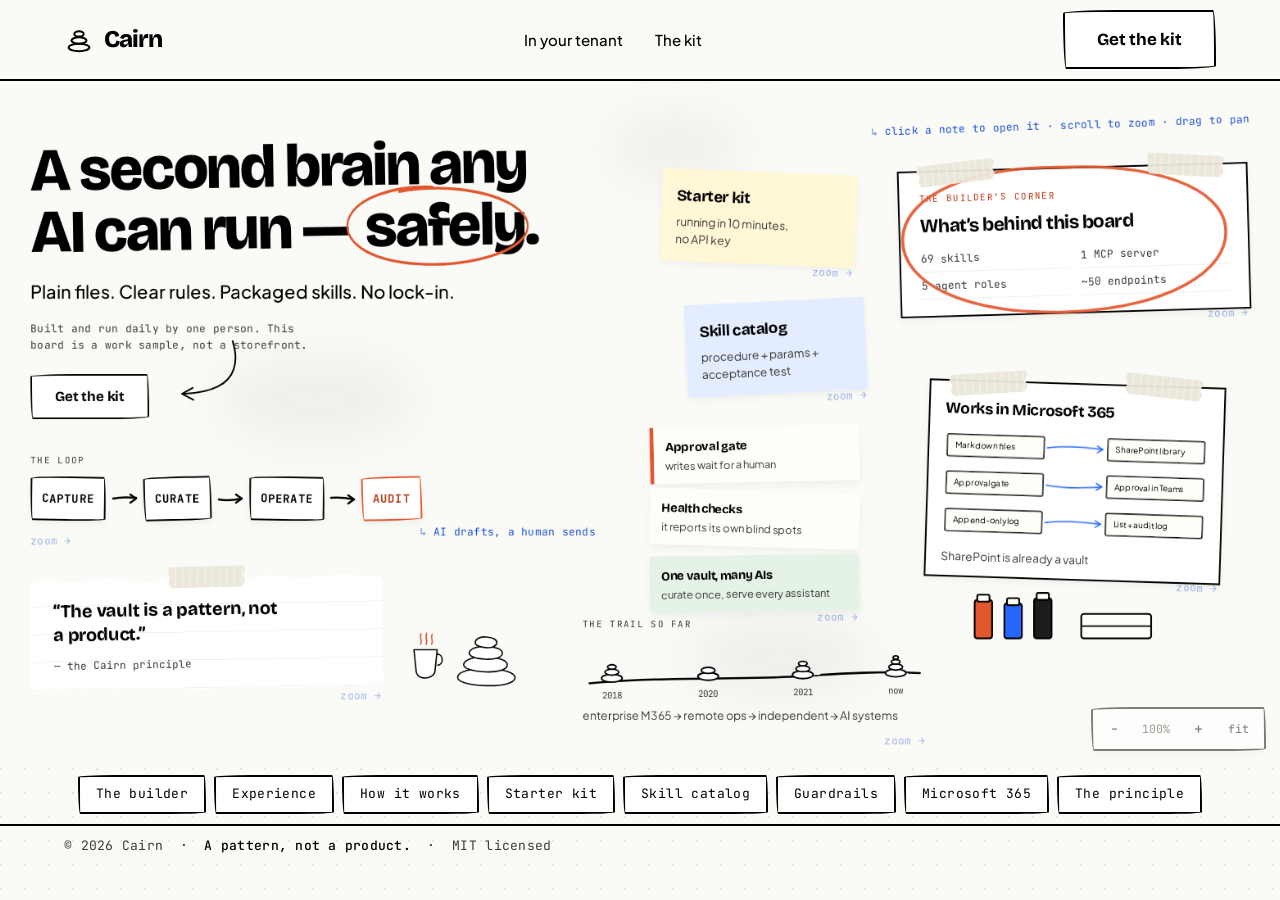
==== commit 91bf1b2f: "Apply PATCH-experience-section: the trail Adds an eighth board object, panel and pill — a hand-drawn" ====
--- a/site/index.html
+++ b/site/index.html
@@ -12,8 +12,8 @@
 <link rel="preconnect" href="https://fonts.googleapis.com">
 <link rel="preconnect" href="https://fonts.gstatic.com" crossorigin>
 <link href="https://fonts.googleapis.com/css2?family=Bricolage+Grotesque:opsz,wght@12..96,700;12..96,800&family=JetBrains+Mono:wght@400;500&family=Plus+Jakarta+Sans:wght@400;500;700&display=swap" rel="stylesheet">
-<link rel="stylesheet" href="assets/board.css?v=20260827i">
-<link rel="stylesheet" href="assets/scene.css?v=20260827i">
+<link rel="stylesheet" href="assets/board.css?v=20260827j">
+<link rel="stylesheet" href="assets/scene.css?v=20260827j">
 <link rel="icon" href="data:image/svg+xml,%3Csvg xmlns='http://www.w3.org/2000/svg' viewBox='0 0 32 32'%3E%3Crect width='32' height='32' fill='%23FAFAF7'/%3E%3Cg fill='none' stroke='%23000' stroke-width='2.2'%3E%3Cellipse cx='16' cy='24' rx='11' ry='4'/%3E%3Cellipse cx='16' cy='16.5' rx='8' ry='3.4'/%3E%3Cellipse cx='16' cy='9.5' rx='5' ry='2.8'/%3E%3C/g%3E%3C/svg%3E">
 <script>document.documentElement.className += " js";</script>
 </head>
@@ -200,6 +200,32 @@
     </button>
 
     <!-- PRINCIPLE — the torn page -->
+    <!-- TRAIL — the experience timeline, drawn on the board -->
+    <button class="spot s-trail" data-panel="trail" aria-label="Timeline drawn on the board &mdash; the builder&#39;s experience">
+      <span class="spot-card s-trail-card">
+        <span class="s-loop-title mono">the trail so far</span>
+        <svg class="trail-line" viewBox="0 0 400 74" aria-hidden="true" focusable="false">
+          <g filter="url(#marker)">
+            <path class="s-ink f-none" stroke-width="2.4" stroke-linecap="round" d="M8 50c80-8 180-4 240-8 60-4 100-6 144-4"/>
+          </g>
+          <g filter="url(#marker-fine)" class="f-white s-ink" stroke-width="1.8" stroke-linejoin="round">
+            <ellipse cx="34"  cy="44" rx="12" ry="4.5"/><ellipse cx="34"  cy="37" rx="8" ry="3.5"/><ellipse cx="34" cy="31" rx="5" ry="2.6"/>
+            <ellipse cx="146" cy="42" rx="12" ry="4.5"/><ellipse cx="146" cy="35" rx="8" ry="3.5"/>
+            <ellipse cx="256" cy="40" rx="12" ry="4.5"/><ellipse cx="256" cy="33" rx="8" ry="3.5"/><ellipse cx="256" cy="27" rx="5" ry="2.6"/>
+            <ellipse cx="364" cy="38" rx="12" ry="4.5"/><ellipse cx="364" cy="31" rx="8" ry="3.5"/><ellipse cx="364" cy="25" rx="5" ry="2.6"/><ellipse cx="364" cy="20" rx="3" ry="2"/>
+          </g>
+          <g font-family="JetBrains Mono, monospace" font-size="10.5" text-anchor="middle" class="f-soft">
+            <text x="34" y="68">2018</text>
+            <text x="146" y="66">2020</text>
+            <text x="256" y="64">2021</text>
+            <text x="364" y="62">now</text>
+          </g>
+        </svg>
+        <span class="spot-line">enterprise M365 &rarr; remote ops &rarr; independent &rarr; AI systems</span>
+        <span class="spot-zoom annot annot--plain">zoom &rarr;</span>
+      </span>
+    </button>
+
     <button class="spot s-principle" data-panel="principle" aria-label="Torn notebook page — the Cairn principle">
       <span class="spot-card">
         <span class="tape tape--top"></span>
@@ -261,6 +287,7 @@
 <!-- pill nav — always present; anchors without JS, camera controls with it -->
 <nav class="map board" aria-label="Board sections">
   <a class="pill" href="#panel-builder" data-panel="builder">The builder</a>
+  <a class="pill" href="#panel-trail" data-panel="trail">Experience</a>
   <a class="pill" href="#panel-loop" data-panel="loop">How it works</a>
   <a class="pill" href="#panel-kit" data-panel="kit">Starter kit</a>
   <a class="pill" href="#panel-skills" data-panel="skills">Skill catalog</a>
@@ -331,6 +358,64 @@
         <li><span class="pending">Contact<span class="tag">pending</span></span></li>
         <li><span class="pending">GitHub<span class="tag">pending</span></span></li>
       </ul>
+    </div>
+  </section>
+
+  <section class="panel" id="panel-trail" tabindex="-1" aria-labelledby="t-trail">
+    <div class="panel-paper">
+      <span class="tape tape--top"></span>
+      <button class="panel-close" data-close aria-label="Close panel and zoom back out">&times;</button>
+      <span class="panel-eyebrow mono">the trail markers</span>
+      <h2 id="t-trail">The trail so far</h2>
+
+      <p>Cairns mark a trail. These are mine: the experience this board stands on, and
+      why it points where it points.</p>
+
+      <div class="trail-entries">
+        <div class="trail-entry">
+          <span class="trail-when mono">2018 &ndash; 2021</span>
+          <h3>Enterprise Microsoft 365, defense sector</h3>
+          <p>Ran Microsoft 365 <strong>GCC High</strong> for a ~700-person organization
+          across distributed sites, including overseas. Led the move from on-prem to the
+          cloud and a company-wide device refresh, and lived under <strong>CMMC and NIST
+          800-171</strong> daily: identity, permissions, segmented networks, and the
+          documentation to prove all of it. Built the SharePoint hubs people actually
+          used, and trained every kind of user through the change.</p>
+        </div>
+        <div class="trail-entry">
+          <span class="trail-when mono">2020 &ndash; 2021</span>
+          <h3>Managing it all remotely</h3>
+          <p>The cloud move and refresh landed shortly before COVID, so going remote was
+          a non-event. Then came the real test: managing the same environment, the same
+          sites and the same compliance, fully remote and across time zones. That is the
+          delivery model of the work I&rsquo;m aiming at now, practiced early.</p>
+        </div>
+        <div class="trail-entry">
+          <span class="trail-when mono">2021 &ndash; 2025</span>
+          <h3>Independent building</h3>
+          <p>Websites built and run for clients, and clients taught to run them
+          themselves, which is its own discipline. Part-time nonprofit IT. Hosting and
+          running local AI models before it was convenient.</p>
+        </div>
+        <div class="trail-entry">
+          <span class="trail-when mono">2024 &ndash; now</span>
+          <h3>The system behind this board</h3>
+          <p>Built and operate the knowledge system Cairn is extracted from: 69 skills,
+          agent roles with written boundaries, a custom MCP server, tiered permissions,
+          an approval gate, an append-only log. The receipts are pinned all over this
+          board.</p>
+        </div>
+      </div>
+
+      <h3>What it adds up to</h3>
+      <p>The work I&rsquo;m going for is putting AI inside businesses <em>safely</em>:
+      discovery, identity and permission scoping, governance, user training, and the
+      support that follows. That job has two halves. One is knowing enterprise Microsoft
+      365 under real compliance. The other is knowing what it takes to run AI with
+      guardrails, because you have had to build them. Both halves are on this board.</p>
+
+      <p class="panel-note">What I haven&rsquo;t done yet: deployed this inside someone
+      else&rsquo;s tenant. That is not a footnote. It is the job I want.</p>
     </div>
   </section>
 
@@ -528,7 +613,7 @@
   </div>
 </footer>
 
-<script src="assets/board.js?v=20260827i" defer></script>
-<script src="assets/scene.js?v=20260827i" defer></script>
+<script src="assets/board.js?v=20260827j" defer></script>
+<script src="assets/scene.js?v=20260827j" defer></script>
 </body>
 </html>
--- a/site/assets/scene.css
+++ b/site/assets/scene.css
@@ -27,7 +27,7 @@
   position: absolute;
   top: 0; left: 0;
   width: 1600px;
-  height: 760px;
+  height: 800px;
   transform-origin: 0 0;
   transition: transform 680ms var(--ease-out);
   will-change: transform;
@@ -344,8 +344,8 @@
 .s-cite { color: var(--ink-soft); }
 
 /* doodles + tray + ghosts */
-.s-doodles { position: absolute; left: 530px; top: 560px; width: 200px; pointer-events: none; }
-.s-tray { position: absolute; left: 1096px; top: 656px; width: 256px; pointer-events: none; }
+.s-doodles { position: absolute; left: 508px; top: 596px; width: 182px; pointer-events: none; }
+.s-tray { position: absolute; left: 1200px; top: 604px; width: 256px; pointer-events: none; }
 .sg-1 { left: 286px; top: 320px; width: 240px; height: 100px; }
 .sg-2 { left: 860px; top: 636px; width: 220px; height: 96px; }
 .sg-3 { left: 764px; top: 22px; width: 160px; height: 80px; }
@@ -615,3 +615,34 @@
 @media (prefers-reduced-motion: reduce) {
   .spot-zoom { opacity: 0.55; transition: none; }
 }
+
+
+/* ==========================================================================
+   The trail — the experience timeline
+   Re-homed from the patch's coordinates: it was written against the 1600x1000
+   board and placed at y=752, which is off the content box now that the board
+   is 1600x800. It sits bottom-centre-right instead, running left to right so
+   the tallest cairn ("now") points toward the builder's corner. The tray and
+   doodles moved to clear it; the tray had the corner the trail needed.
+   ========================================================================== */
+
+.s-trail { left: 730px; top: 636px; width: 420px; }
+.s-trail-card { display: block; position: relative; padding-bottom: 14px; }
+.s-trail .spot-card { --rot: 0.9deg; }
+.trail-line { width: 100%; height: auto; display: block; margin: 0 0 4px; }
+
+/* trail panel entries */
+.trail-entries { margin: 0 0 var(--u2); }
+.trail-entry {
+  padding: var(--u2) 0;
+  border-bottom: 1px dashed var(--dot);
+}
+.trail-entry:last-child { border-bottom: 0; }
+.trail-when {
+  display: block;
+  color: var(--ink-blue-text);
+  letter-spacing: 0.1em;
+  font-size: 11.5px;
+}
+.trail-entry h3 { margin: 4px 0 6px; }
+.trail-entry p { font-size: var(--t-small); margin: 0; }
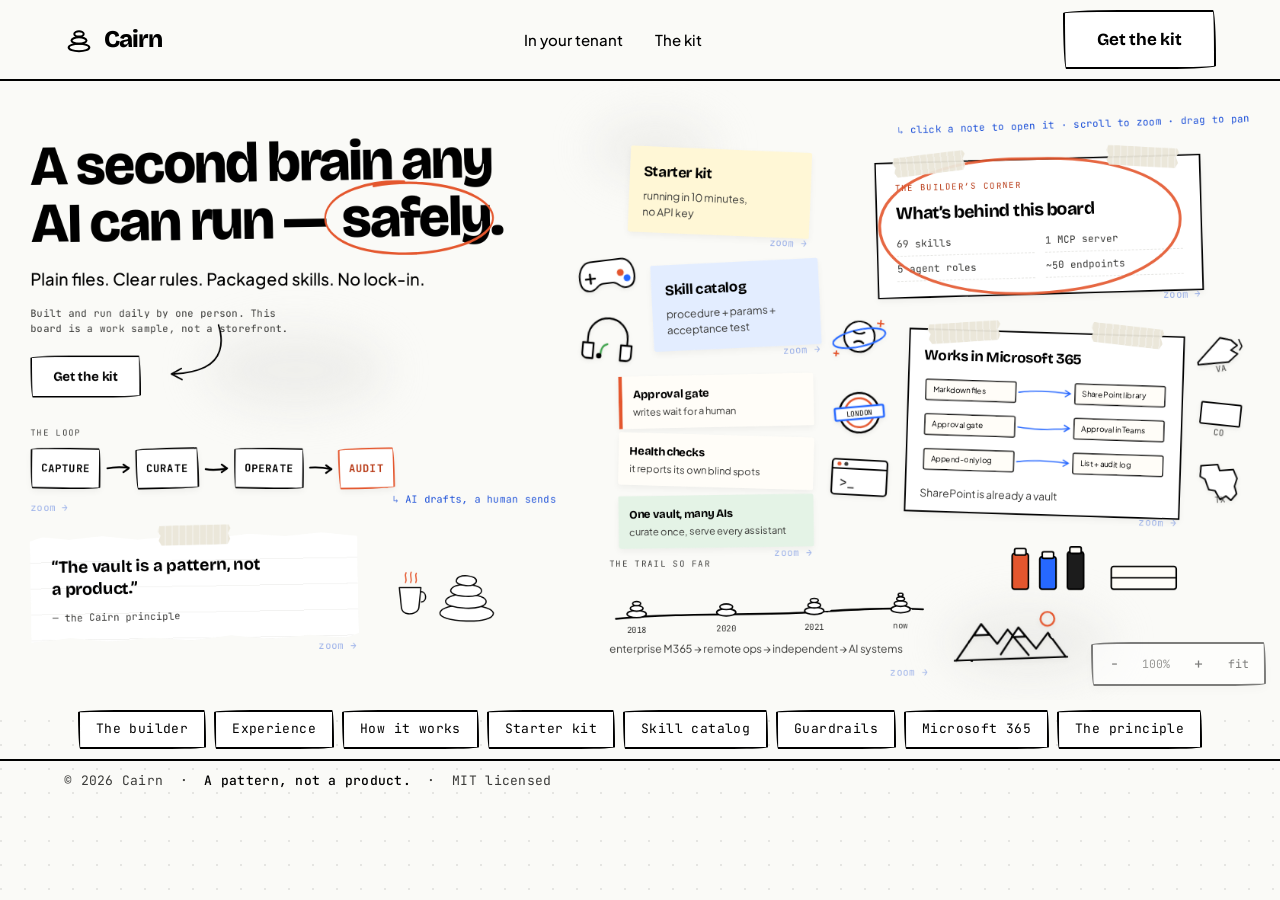
==== commit 81914ac7: "Fill the width, and stickers The trail made the content taller, which flipped which dimension binds " ====
--- a/site/index.html
+++ b/site/index.html
@@ -12,8 +12,8 @@
 <link rel="preconnect" href="https://fonts.googleapis.com">
 <link rel="preconnect" href="https://fonts.gstatic.com" crossorigin>
 <link href="https://fonts.googleapis.com/css2?family=Bricolage+Grotesque:opsz,wght@12..96,700;12..96,800&family=JetBrains+Mono:wght@400;500&family=Plus+Jakarta+Sans:wght@400;500;700&display=swap" rel="stylesheet">
-<link rel="stylesheet" href="assets/board.css?v=20260827j">
-<link rel="stylesheet" href="assets/scene.css?v=20260827j">
+<link rel="stylesheet" href="assets/board.css?v=20260827q">
+<link rel="stylesheet" href="assets/scene.css?v=20260827q">
 <link rel="icon" href="data:image/svg+xml,%3Csvg xmlns='http://www.w3.org/2000/svg' viewBox='0 0 32 32'%3E%3Crect width='32' height='32' fill='%23FAFAF7'/%3E%3Cg fill='none' stroke='%23000' stroke-width='2.2'%3E%3Cellipse cx='16' cy='24' rx='11' ry='4'/%3E%3Cellipse cx='16' cy='16.5' rx='8' ry='3.4'/%3E%3Cellipse cx='16' cy='9.5' rx='5' ry='2.8'/%3E%3C/g%3E%3C/svg%3E">
 <script>document.documentElement.className += " js";</script>
 </head>
@@ -272,6 +272,89 @@
       </g>
     </svg>
 
+    <!-- STICKERS — decoration only. Not hotspots, not in the tab order, and
+         hidden from assistive tech: they say something about the person, not
+         about the system. They live in the gutters between board objects. -->
+    <svg class="sticker st-mountains" viewBox="0 0 150 80" aria-hidden="true" focusable="false">
+      <g filter="url(#marker)" stroke-width="2.4" stroke-linejoin="round" stroke-linecap="round">
+        <path class="f-none s-ink" d="M4 68l34-46 20 26 14-18 26 34"/>
+        <path class="f-none s-ink" d="M62 62l24-34 22 28 16-20 22 32"/>
+        <path class="f-white s-ink" d="M38 22l10 14H28z"/>
+        <path class="f-white s-ink" d="M86 28l9 12h-18z"/>
+        <path class="f-none s-ink" d="M2 68h146"/>
+        <circle class="f-none s-red" cx="124" cy="18" r="9"/>
+      </g>
+    </svg>
+
+    <svg class="sticker st-game" viewBox="0 0 76 62" aria-hidden="true" focusable="false">
+      <g filter="url(#marker-fine)" stroke-width="2.2" stroke-linejoin="round">
+        <path class="f-white s-ink" d="M18 16h40c10 0 16 10 16 22s-6 16-13 16c-8 0-9-8-17-8H32c-8 0-9 8-17 8-7 0-13-4-13-16s6-22 16-22z"/>
+        <path class="f-none s-ink" stroke-width="2.6" stroke-linecap="round" d="M16 32v12M10 38h12"/>
+        <circle class="f-red" cx="56" cy="34" r="4.5"/>
+        <circle class="f-blue" cx="64" cy="42" r="4.5"/>
+      </g>
+    </svg>
+
+    <svg class="sticker st-music" viewBox="0 0 72 64" aria-hidden="true" focusable="false">
+      <g filter="url(#marker-fine)" stroke-width="2.3" stroke-linejoin="round" stroke-linecap="round">
+        <path class="f-none s-ink" d="M10 40V32a26 26 0 0 1 52 0v8"/>
+        <path class="f-white s-ink" d="M4 40h14v20H10a6 6 0 0 1-6-6z"/>
+        <path class="f-white s-ink" d="M68 40H54v20h8a6 6 0 0 0 6-6z"/>
+        <path class="f-none s-green" stroke-width="2.6" d="M28 54c0-8 2-12 8-14"/>
+        <circle class="f-green" cx="26" cy="56" r="3.5"/>
+      </g>
+    </svg>
+
+    <svg class="sticker st-scifi" viewBox="0 0 78 70" aria-hidden="true" focusable="false">
+      <g filter="url(#marker-fine)" stroke-width="2.2" stroke-linejoin="round" stroke-linecap="round">
+        <circle class="f-white s-ink" cx="40" cy="34" r="20"/>
+        <ellipse class="f-none s-blue" cx="40" cy="36" rx="35" ry="11" transform="rotate(-18 40 36)"/>
+        <path class="f-none s-ink" d="M32 28c4 3 10 3 14 0M34 42c4-3 8-3 12 0"/>
+        <path class="f-none s-red" stroke-width="2" d="M66 10v8M62 14h8M12 56v6M9 59h6"/>
+      </g>
+    </svg>
+
+    <svg class="sticker st-london" viewBox="0 0 76 76" aria-hidden="true" focusable="false">
+      <g filter="url(#marker-fine)" stroke-width="2.6">
+        <circle class="f-white s-ink" cx="38" cy="38" r="26"/>
+        <circle class="f-none s-red" cx="38" cy="38" r="19"/>
+        <rect class="f-white s-blue" x="6" y="30" width="64" height="16" rx="2"/>
+      </g>
+      <text x="38" y="42.5" text-anchor="middle" font-family="JetBrains Mono, monospace"
+            font-size="9.5" letter-spacing="0.5" class="f-ink">LONDON</text>
+    </svg>
+
+    <svg class="sticker st-term" viewBox="0 0 80 58" aria-hidden="true" focusable="false">
+      <g filter="url(#marker-fine)" stroke-width="2.2" stroke-linejoin="round">
+        <rect class="f-white s-ink" x="4" y="6" width="72" height="46" rx="4"/>
+        <path class="f-none s-ink" stroke-width="1.8" d="M4 18h72"/>
+        <circle class="f-red" cx="13" cy="12" r="2.6"/>
+        <circle class="f-soft" cx="22" cy="12" r="2.6"/>
+      </g>
+      <text x="14" y="42" font-family="JetBrains Mono, monospace" font-size="17" class="f-ink">&gt;_</text>
+    </svg>
+
+    <svg class="sticker st-va" viewBox="0 0 68 62" aria-hidden="true" focusable="false">
+      <g filter="url(#marker-fine)" stroke-width="2" stroke-linejoin="round">
+        <path class="f-white s-ink" d="M5 40L38 12l14 5 7 8-9 5 8 6-13 9-40-2z"/>
+        <path class="f-none s-ink" stroke-width="1.6" d="M62 17l3 10-4 5"/>
+      </g>
+      <text x="34" y="56" text-anchor="middle" font-family="JetBrains Mono, monospace" font-size="11" class="f-soft">VA</text>
+    </svg>
+
+    <svg class="sticker st-co" viewBox="0 0 68 62" aria-hidden="true" focusable="false">
+      <g filter="url(#marker-fine)" stroke-width="2" stroke-linejoin="round">
+        <rect class="f-white s-ink" x="8" y="14" width="52" height="28" rx="1.5"/>
+      </g>
+      <text x="34" y="56" text-anchor="middle" font-family="JetBrains Mono, monospace" font-size="11" class="f-soft">CO</text>
+    </svg>
+
+    <svg class="sticker st-tx" viewBox="0 0 68 66" aria-hidden="true" focusable="false">
+      <g filter="url(#marker-fine)" stroke-width="2" stroke-linejoin="round">
+        <path class="f-white s-ink" d="M12 10h22l2 8h18l4 12-4 10 2 10-8 8-6-6-8 4-6-12-8-2-4-14-6-4z"/>
+      </g>
+      <text x="34" y="60" text-anchor="middle" font-family="JetBrains Mono, monospace" font-size="11" class="f-soft">TX</text>
+    </svg>
   </div>
 
   <div class="scrim" id="scrim" hidden></div>
@@ -613,7 +696,7 @@
   </div>
 </footer>
 
-<script src="assets/board.js?v=20260827j" defer></script>
-<script src="assets/scene.js?v=20260827j" defer></script>
+<script src="assets/board.js?v=20260827q" defer></script>
+<script src="assets/scene.js?v=20260827q" defer></script>
 </body>
 </html>
--- a/site/assets/scene.css
+++ b/site/assets/scene.css
@@ -26,8 +26,8 @@
 .plane {
   position: absolute;
   top: 0; left: 0;
-  width: 1600px;
-  height: 800px;
+  width: 1680px;
+  height: 780px;
   transform-origin: 0 0;
   transition: transform 680ms var(--ease-out);
   will-change: transform;
@@ -177,7 +177,7 @@
 /* ----------------------------------------------- objects on the board ---- */
 
 /* hero scrawl — static thesis, top-left */
-.s-hero { position: absolute; left: 56px; top: 48px; width: 700px; }
+.s-hero { position: absolute; left: 40px; top: 40px; width: 700px; }
 .s-hero h1 {
   font-size: 74px;
   line-height: 1.02;
@@ -198,13 +198,13 @@
 
 .s-hint {
   position: absolute;
-  left: auto; right: 56px; top: 26px;
+  left: auto; right: 40px; top: 18px;
   transform: rotate(-2deg);
   white-space: nowrap;
 }
 
 /* kit sticky */
-.s-kit { left: 826px; top: 92px; width: 238px; }
+.s-kit { left: 826px; top: 60px; width: 238px; }
 .s-kit .note { padding: 18px; }
 .s-kit .note-title { font-size: 19px; display: block; margin-bottom: 6px; }
 
@@ -218,7 +218,7 @@
 }
 
 /* builder card — the star */
-.s-builder { left: 1116px; top: 86px; width: 428px; }
+.s-builder { left: 1150px; top: 72px; width: 428px; }
 .bcard {
   display: block;
   position: relative;
@@ -268,7 +268,7 @@
 }
 
 /* loop strip */
-.s-loop { left: 56px; top: 436px; width: 690px; }
+.s-loop { left: 40px; top: 424px; width: 690px; }
 .s-loop-card { display: block; position: relative; padding-bottom: 18px; }
 .s-loop-title {
   display: block;
@@ -300,25 +300,25 @@
 .s-loop-note { position: absolute; right: 0; bottom: -6px; }
 
 /* skills sticky */
-.s-skills { left: 856px; top: 250px; width: 220px; }
+.s-skills { left: 856px; top: 208px; width: 220px; }
 .s-skills .note { padding: 18px; }
 .s-skills .note-title { font-size: 19px; display: block; margin-bottom: 6px; }
 
 /* guardrail cluster — three small stickies, slightly shingled */
-.s-rules { left: 812px; top: 402px; width: 256px; }
+.s-rules { left: 812px; top: 356px; width: 256px; }
 .s-rules-stack { display: grid; gap: 10px; }
 .mini-note { display: block; padding: 12px 14px; }
 .mini-note .note-title { font-size: 15px; display: block; margin-bottom: 2px; }
 .mini-note .spot-line { font-size: 13px; }
 
 /* m365 polaroid */
-.s-m365 { left: 1150px; top: 350px; width: 362px; }
+.s-m365 { left: 1190px; top: 300px; width: 362px; }
 .s-m365 .polaroid { display: block; padding: 18px 18px 14px; }
 .s-m365 .polaroid-title { font-size: 19px; display: block; margin-bottom: 10px; }
 .mini-map { width: 100%; height: auto; display: block; margin-bottom: 10px; }
 
 /* torn principle page */
-.s-principle { left: 56px; top: 586px; width: 430px; }
+.s-principle { left: 40px; top: 566px; width: 430px; }
 .s-principle .spot-card { display: block; position: relative; }
 .s-principle .tape--top { z-index: 5; }
 .s-torn {
@@ -344,11 +344,11 @@
 .s-cite { color: var(--ink-soft); }
 
 /* doodles + tray + ghosts */
-.s-doodles { position: absolute; left: 508px; top: 596px; width: 182px; pointer-events: none; }
-.s-tray { position: absolute; left: 1200px; top: 604px; width: 256px; pointer-events: none; }
-.sg-1 { left: 286px; top: 320px; width: 240px; height: 100px; }
-.sg-2 { left: 860px; top: 636px; width: 220px; height: 96px; }
-.sg-3 { left: 764px; top: 22px; width: 160px; height: 80px; }
+.s-doodles { position: absolute; left: 508px; top: 556px; width: 182px; pointer-events: none; }
+.s-tray { position: absolute; left: 1320px; top: 580px; width: 256px; pointer-events: none; }
+.sg-1 { left: 268px; top: 300px; width: 240px; height: 100px; }
+.sg-2 { left: 1240px; top: 660px; width: 220px; height: 96px; }
+.sg-3 { left: 780px; top: 20px; width: 160px; height: 80px; }
 
 /* ------------------------------------------------------------- pill nav -- */
 
@@ -626,7 +626,7 @@
    doodles moved to clear it; the tray had the corner the trail needed.
    ========================================================================== */
 
-.s-trail { left: 730px; top: 636px; width: 420px; }
+.s-trail { left: 800px; top: 596px; width: 420px; }
 .s-trail-card { display: block; position: relative; padding-bottom: 14px; }
 .s-trail .spot-card { --rot: 0.9deg; }
 .trail-line { width: 100%; height: auto; display: block; margin: 0 0 4px; }
@@ -646,3 +646,44 @@
 }
 .trail-entry h3 { margin: 4px 0 6px; }
 .trail-entry p { font-size: var(--t-small); margin: 0; }
+
+
+/* ==========================================================================
+   Stickers
+   Decoration, and the only thing on the board that is about the person rather
+   than the system. They sit in the gutters between objects — the strips a real
+   board fills with whatever was in the drawer — so they cost the layout almost
+   nothing. Decorative throughout: aria-hidden, no pointer events, never in the
+   tab order.
+   ========================================================================== */
+
+.sticker {
+  position: absolute;
+  pointer-events: none;
+  z-index: 2;
+  filter: drop-shadow(0 2px 3px rgba(0, 0, 0, 0.07));
+  transform: rotate(var(--rot, 0deg));
+}
+
+/* between the hero and the sticky column */
+.st-game      { left: 758px;  top: 190px; width: 76px;  --rot:  -7deg; }
+.st-music     { left: 762px;  top: 276px; width: 72px;  --rot:   5deg; }
+
+/* between the guardrail column and the polaroid */
+.st-scifi     { left: 1088px; top: 272px; width: 78px;  --rot:   6deg; }
+.st-london    { left: 1090px; top: 368px; width: 76px;  --rot:  -5deg; }
+.st-term      { left: 1088px; top: 462px; width: 80px;  --rot:   3deg; }
+
+/* the right edge — travel stickers down the side, as they would be */
+.st-va        { left: 1566px; top: 296px; width: 68px;  --rot:  -8deg; }
+.st-co        { left: 1568px; top: 380px; width: 68px;  --rot:   6deg; }
+.st-tx        { left: 1566px; top: 464px; width: 68px;  --rot:  -4deg; }
+
+/* bottom right, past the end of the trail — where the trail is heading */
+.st-mountains { left: 1250px; top: 660px; width: 152px; --rot:  -2deg; }
+
+/* Phones never see the board, but if the breakpoint ever moves, stickers are
+   the first thing that should go — they are the least load-bearing pixels. */
+@media (max-width: 899px) {
+  .sticker { display: none; }
+}
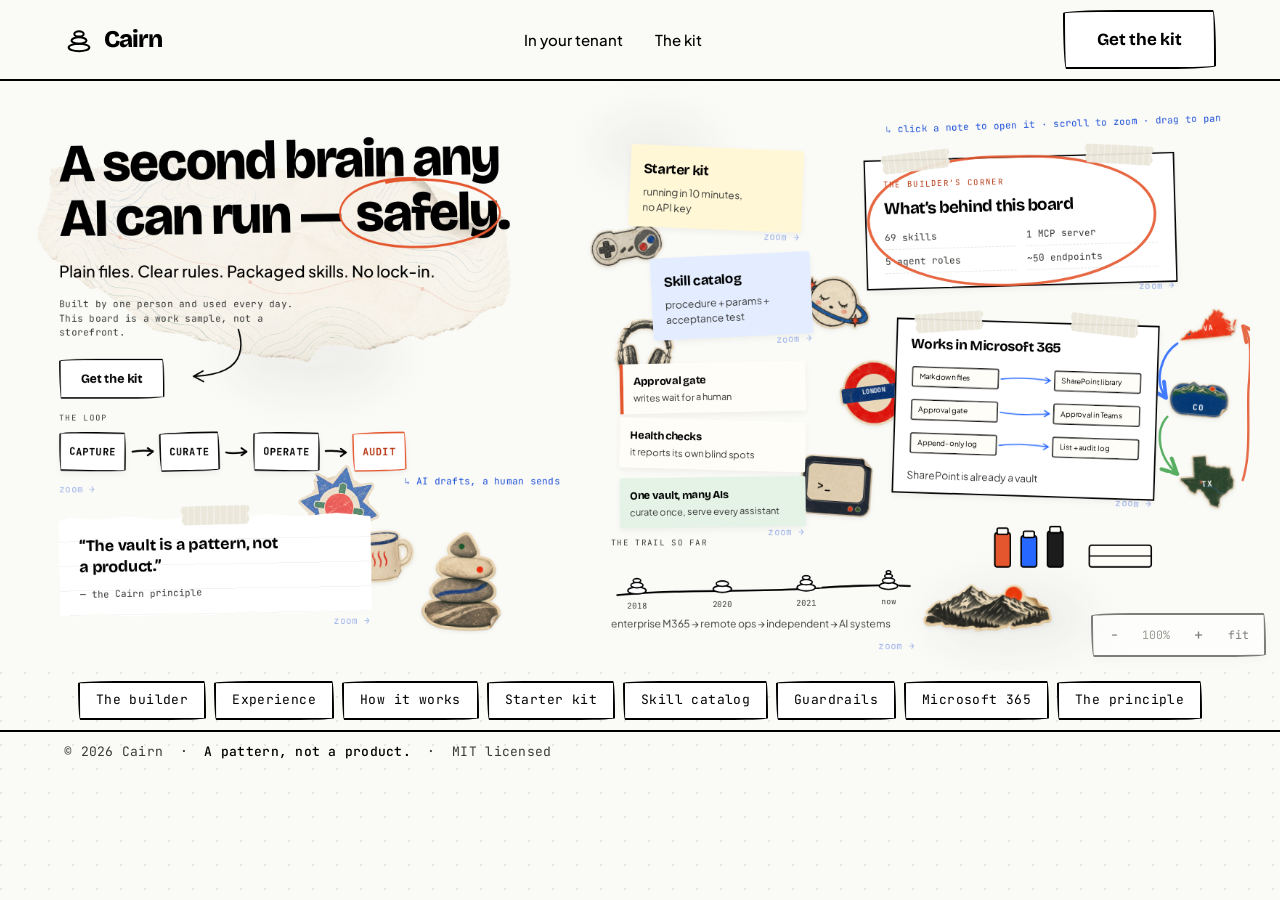
==== commit 34fb4642: "Polish board visuals and site copy" ====
--- a/site/index.html
+++ b/site/index.html
@@ -4,16 +4,16 @@
 <meta charset="utf-8">
 <meta name="viewport" content="width=device-width, initial-scale=1">
 <title>Cairn — a second brain any AI can run, safely</title>
-<meta name="description" content="One builder's working knowledge system, genericized into a pattern and a kit. Plain markdown as the source of truth, guardrails and human approvals built in — published as a work sample, not a product.">
+<meta name="description" content="One builder's working knowledge system, pared down to a portable pattern and kit. Plain markdown stays the source of truth, with guardrails and human approvals built in.">
 <meta name="theme-color" content="#FAFAF7">
 <meta property="og:title" content="Cairn — a second brain any AI can run, safely">
 <meta property="og:description" content="Plain files. Clear rules. Packaged skills. No lock-in. A work sample, not a product.">
 <meta property="og:type" content="website">
 <link rel="preconnect" href="https://fonts.googleapis.com">
 <link rel="preconnect" href="https://fonts.gstatic.com" crossorigin>
-<link href="https://fonts.googleapis.com/css2?family=Bricolage+Grotesque:opsz,wght@12..96,700;12..96,800&family=JetBrains+Mono:wght@400;500&family=Plus+Jakarta+Sans:wght@400;500;700&display=swap" rel="stylesheet">
-<link rel="stylesheet" href="assets/board.css?v=20260827q">
-<link rel="stylesheet" href="assets/scene.css?v=20260827q">
+<link href="https://fonts.googleapis.com/css2?family=Bricolage+Grotesque:opsz,wght@12..96,700;12..96,800&amp;family=JetBrains+Mono:wght@400;500&amp;family=Plus+Jakarta+Sans:wght@400;500;700&amp;display=swap" rel="stylesheet">
+<link rel="stylesheet" href="assets/board.css?v=20260827s">
+<link rel="stylesheet" href="assets/scene.css?v=20260827w">
 <link rel="icon" href="data:image/svg+xml,%3Csvg xmlns='http://www.w3.org/2000/svg' viewBox='0 0 32 32'%3E%3Crect width='32' height='32' fill='%23FAFAF7'/%3E%3Cg fill='none' stroke='%23000' stroke-width='2.2'%3E%3Cellipse cx='16' cy='24' rx='11' ry='4'/%3E%3Cellipse cx='16' cy='16.5' rx='8' ry='3.4'/%3E%3Cellipse cx='16' cy='9.5' rx='5' ry='2.8'/%3E%3C/g%3E%3C/svg%3E">
 <script>document.documentElement.className += " js";</script>
 </head>
@@ -75,7 +75,7 @@
         <span class="circled">safely.<svg viewBox="0 0 400 130" aria-hidden="true" focusable="false" preserveAspectRatio="none"><path d="M196 8C112 5 34 22 16 52c-18 30 34 62 148 68 106 6 218-14 233-46 13-28-52-56-160-63-38-2-77-1-112 3"/></svg></span>
       </h1>
       <p class="hero-sub">Plain files. Clear rules. Packaged skills. <span class="nowrap">No lock-in.</span></p>
-      <p class="s-hero-note annot annot--plain annot--ink">Built and run daily by one person.
+      <p class="s-hero-note annot annot--plain annot--ink">Built by one person and used every day.
         This board is a work sample, not a storefront.</p>
       <div class="hero-cta">
         <a class="btn" href="cairn-kit.zip" download>Get the kit</a>
@@ -237,27 +237,6 @@
       </span>
     </button>
 
-    <!-- doodles: coffee + cairn, bottom-left -->
-    <svg class="s-doodles" viewBox="0 0 270 210" aria-hidden="true" focusable="false">
-      <g filter="url(#marker)">
-        <g class="doodle-late f-none s-ink" stroke-width="2.4" stroke-linecap="round" stroke-linejoin="round">
-          <path d="M24 118h42l-4 39c-1 9-14 13-21 12-7-1-12-5-13-12z" class="f-white"/>
-          <path d="M66 126c11 0 13 18 1 20"/>
-        </g>
-        <g class="doodle-late f-none s-red" stroke-width="2.4" stroke-linecap="round">
-          <path d="M36 108c4-7-3-12 1-19"/>
-          <path d="M46 108c4-8-3-13 1-20"/>
-          <path d="M56 108c4-7-3-12 1-18"/>
-        </g>
-        <g class="f-white s-ink" stroke-width="2.4" stroke-linejoin="round">
-          <path class="stone stone--1" d="M103 167c2-9 22-16 53-15 32 1 52 8 51 17-1 9-22 15-53 14-31-1-52-7-51-16z"/>
-          <path class="stone stone--2" d="M114 144c2-8 17-14 41-13 24 1 39 7 38 15-1 8-17 13-40 12-23-1-40-6-39-14z"/>
-          <path class="stone stone--3" d="M124 123c2-7 13-12 32-11 18 1 29 6 28 13-1 7-14 11-31 10-17-1-30-5-29-12z"/>
-          <path class="stone stone--4" d="M135 104c1-6 9-10 21-9 12 1 19 5 18 11-1 6-10 9-20 8-11-1-20-4-19-10z"/>
-        </g>
-      </g>
-    </svg>
-
     <!-- marker tray, drawn on the board's bottom edge -->
     <svg class="s-tray" viewBox="0 0 240 62" aria-hidden="true" focusable="false">
       <g filter="url(#marker-fine)" class="s-ink" stroke-width="2" stroke-linejoin="round">
@@ -275,86 +254,97 @@
     <!-- STICKERS — decoration only. Not hotspots, not in the tab order, and
          hidden from assistive tech: they say something about the person, not
          about the system. They live in the gutters between board objects. -->
-    <svg class="sticker st-mountains" viewBox="0 0 150 80" aria-hidden="true" focusable="false">
-      <g filter="url(#marker)" stroke-width="2.4" stroke-linejoin="round" stroke-linecap="round">
-        <path class="f-none s-ink" d="M4 68l34-46 20 26 14-18 26 34"/>
-        <path class="f-none s-ink" d="M62 62l24-34 22 28 16-20 22 32"/>
-        <path class="f-white s-ink" d="M38 22l10 14H28z"/>
-        <path class="f-white s-ink" d="M86 28l9 12h-18z"/>
-        <path class="f-none s-ink" d="M2 68h146"/>
-        <circle class="f-none s-red" cx="124" cy="18" r="9"/>
+    <img class="sticker sticker-raster sticker-backdrop st-topo"
+         src="assets/stickers/sticker-topo-paper-v1.png" width="1200" height="554"
+         alt="" aria-hidden="true" loading="eager" decoding="async" draggable="false">
+
+    <img class="sticker sticker-raster sticker-backdrop st-wayfinder"
+         src="assets/stickers/sticker-wayfinder-v1.png" width="512" height="501"
+         alt="" aria-hidden="true" loading="lazy" decoding="async" draggable="false">
+
+    <img class="sticker sticker-raster sticker-underlay st-coffee"
+         src="assets/stickers/sticker-coffee-v1.png" width="640" height="571"
+         alt="" aria-hidden="true" loading="lazy" decoding="async" draggable="false">
+
+    <img class="sticker sticker-raster sticker-underlay st-cairn"
+         src="assets/stickers/sticker-cairn-v1.png" width="517" height="640"
+         alt="" aria-hidden="true" loading="lazy" decoding="async" draggable="false">
+
+    <img class="sticker sticker-raster st-mountains"
+         src="assets/stickers/sticker-mountains-v1.png" width="960" height="436"
+         alt="" aria-hidden="true" loading="lazy" decoding="async" draggable="false">
+
+    <img class="sticker sticker-raster st-game"
+         src="assets/stickers/sticker-game-controller-v1.png" width="640" height="640"
+         alt="" aria-hidden="true" loading="lazy" decoding="async" draggable="false">
+
+    <img class="sticker sticker-raster st-music"
+         src="assets/stickers/sticker-headphones-v1.png" width="640" height="640"
+         alt="" aria-hidden="true" loading="lazy" decoding="async" draggable="false">
+
+    <img class="sticker sticker-raster st-scifi"
+         src="assets/stickers/sticker-orbit-face-v1.png" width="640" height="640"
+         alt="" aria-hidden="true" loading="lazy" decoding="async" draggable="false">
+
+    <span class="sticker sticker-composite st-london" aria-hidden="true">
+      <img class="sticker-art" src="assets/stickers/sticker-london-v1.png"
+           width="640" height="612" alt="" loading="lazy" decoding="async" draggable="false">
+      <span class="sticker-label">London</span>
+    </span>
+
+    <span class="sticker sticker-composite st-term" aria-hidden="true">
+      <img class="sticker-art" src="assets/stickers/sticker-terminal-v1.png"
+           width="720" height="603" alt="" loading="lazy" decoding="async" draggable="false">
+      <span class="sticker-label">&gt;_</span>
+    </span>
+
+    <svg class="sticker sticker-route st-travel-loop" viewBox="0 0 140 320"
+         aria-hidden="true" focusable="false">
+      <defs>
+        <marker id="travel-arrow-blue" viewBox="0 0 10 10" refX="8" refY="5"
+                markerWidth="8" markerHeight="8" orient="auto">
+          <path d="M1 1l8 4-8 4" fill="none" stroke="var(--ink-blue)"
+                stroke-width="2" stroke-linecap="round" stroke-linejoin="round"/>
+        </marker>
+        <marker id="travel-arrow-green" viewBox="0 0 10 10" refX="8" refY="5"
+                markerWidth="8" markerHeight="8" orient="auto">
+          <path d="M1 1l8 4-8 4" fill="none" stroke="var(--ink-green)"
+                stroke-width="2" stroke-linecap="round" stroke-linejoin="round"/>
+        </marker>
+        <marker id="travel-arrow-red" viewBox="0 0 10 10" refX="8" refY="5"
+                markerWidth="8" markerHeight="8" orient="auto">
+          <path d="M1 1l8 4-8 4" fill="none" stroke="var(--ink-red)"
+                stroke-width="2" stroke-linecap="round" stroke-linejoin="round"/>
+        </marker>
+      </defs>
+      <g filter="url(#marker-fine)" fill="none" stroke-width="3.2"
+         stroke-linecap="round" stroke-linejoin="round">
+        <path class="route-to-co" marker-end="url(#travel-arrow-blue)"
+              d="M40 70c-21 14-33 49-17 73"/>
+        <path class="route-to-tx" marker-end="url(#travel-arrow-green)"
+              d="M26 171c-17 19-13 53 12 77"/>
+        <path class="route-to-va" marker-end="url(#travel-arrow-red)"
+              d="M130 258c12-38 6-88 8-128 3-38 5-68-6-82"/>
       </g>
     </svg>
 
-    <svg class="sticker st-game" viewBox="0 0 76 62" aria-hidden="true" focusable="false">
-      <g filter="url(#marker-fine)" stroke-width="2.2" stroke-linejoin="round">
-        <path class="f-white s-ink" d="M18 16h40c10 0 16 10 16 22s-6 16-13 16c-8 0-9-8-17-8H32c-8 0-9 8-17 8-7 0-13-4-13-16s6-22 16-22z"/>
-        <path class="f-none s-ink" stroke-width="2.6" stroke-linecap="round" d="M16 32v12M10 38h12"/>
-        <circle class="f-red" cx="56" cy="34" r="4.5"/>
-        <circle class="f-blue" cx="64" cy="42" r="4.5"/>
-      </g>
-    </svg>
-
-    <svg class="sticker st-music" viewBox="0 0 72 64" aria-hidden="true" focusable="false">
-      <g filter="url(#marker-fine)" stroke-width="2.3" stroke-linejoin="round" stroke-linecap="round">
-        <path class="f-none s-ink" d="M10 40V32a26 26 0 0 1 52 0v8"/>
-        <path class="f-white s-ink" d="M4 40h14v20H10a6 6 0 0 1-6-6z"/>
-        <path class="f-white s-ink" d="M68 40H54v20h8a6 6 0 0 0 6-6z"/>
-        <path class="f-none s-green" stroke-width="2.6" d="M28 54c0-8 2-12 8-14"/>
-        <circle class="f-green" cx="26" cy="56" r="3.5"/>
-      </g>
-    </svg>
-
-    <svg class="sticker st-scifi" viewBox="0 0 78 70" aria-hidden="true" focusable="false">
-      <g filter="url(#marker-fine)" stroke-width="2.2" stroke-linejoin="round" stroke-linecap="round">
-        <circle class="f-white s-ink" cx="40" cy="34" r="20"/>
-        <ellipse class="f-none s-blue" cx="40" cy="36" rx="35" ry="11" transform="rotate(-18 40 36)"/>
-        <path class="f-none s-ink" d="M32 28c4 3 10 3 14 0M34 42c4-3 8-3 12 0"/>
-        <path class="f-none s-red" stroke-width="2" d="M66 10v8M62 14h8M12 56v6M9 59h6"/>
-      </g>
-    </svg>
-
-    <svg class="sticker st-london" viewBox="0 0 76 76" aria-hidden="true" focusable="false">
-      <g filter="url(#marker-fine)" stroke-width="2.6">
-        <circle class="f-white s-ink" cx="38" cy="38" r="26"/>
-        <circle class="f-none s-red" cx="38" cy="38" r="19"/>
-        <rect class="f-white s-blue" x="6" y="30" width="64" height="16" rx="2"/>
-      </g>
-      <text x="38" y="42.5" text-anchor="middle" font-family="JetBrains Mono, monospace"
-            font-size="9.5" letter-spacing="0.5" class="f-ink">LONDON</text>
-    </svg>
-
-    <svg class="sticker st-term" viewBox="0 0 80 58" aria-hidden="true" focusable="false">
-      <g filter="url(#marker-fine)" stroke-width="2.2" stroke-linejoin="round">
-        <rect class="f-white s-ink" x="4" y="6" width="72" height="46" rx="4"/>
-        <path class="f-none s-ink" stroke-width="1.8" d="M4 18h72"/>
-        <circle class="f-red" cx="13" cy="12" r="2.6"/>
-        <circle class="f-soft" cx="22" cy="12" r="2.6"/>
-      </g>
-      <text x="14" y="42" font-family="JetBrains Mono, monospace" font-size="17" class="f-ink">&gt;_</text>
-    </svg>
-
-    <svg class="sticker st-va" viewBox="0 0 68 62" aria-hidden="true" focusable="false">
-      <g filter="url(#marker-fine)" stroke-width="2" stroke-linejoin="round">
-        <path class="f-white s-ink" d="M5 40L38 12l14 5 7 8-9 5 8 6-13 9-40-2z"/>
-        <path class="f-none s-ink" stroke-width="1.6" d="M62 17l3 10-4 5"/>
-      </g>
-      <text x="34" y="56" text-anchor="middle" font-family="JetBrains Mono, monospace" font-size="11" class="f-soft">VA</text>
-    </svg>
-
-    <svg class="sticker st-co" viewBox="0 0 68 62" aria-hidden="true" focusable="false">
-      <g filter="url(#marker-fine)" stroke-width="2" stroke-linejoin="round">
-        <rect class="f-white s-ink" x="8" y="14" width="52" height="28" rx="1.5"/>
-      </g>
-      <text x="34" y="56" text-anchor="middle" font-family="JetBrains Mono, monospace" font-size="11" class="f-soft">CO</text>
-    </svg>
-
-    <svg class="sticker st-tx" viewBox="0 0 68 66" aria-hidden="true" focusable="false">
-      <g filter="url(#marker-fine)" stroke-width="2" stroke-linejoin="round">
-        <path class="f-white s-ink" d="M12 10h22l2 8h18l4 12-4 10 2 10-8 8-6-6-8 4-6-12-8-2-4-14-6-4z"/>
-      </g>
-      <text x="34" y="60" text-anchor="middle" font-family="JetBrains Mono, monospace" font-size="11" class="f-soft">TX</text>
-    </svg>
+    <span class="sticker sticker-composite st-va" aria-hidden="true">
+      <img class="sticker-art" src="assets/stickers/sticker-virginia-v1.png"
+           width="720" height="372" alt="" loading="lazy" decoding="async" draggable="false">
+      <span class="sticker-label">VA</span>
+    </span>
+
+    <span class="sticker sticker-composite st-co" aria-hidden="true">
+      <img class="sticker-art" src="assets/stickers/sticker-colorado-v1.png"
+           width="720" height="431" alt="" loading="lazy" decoding="async" draggable="false">
+      <span class="sticker-label">CO</span>
+    </span>
+
+    <span class="sticker sticker-composite st-tx" aria-hidden="true">
+      <img class="sticker-art" src="assets/stickers/sticker-texas-v1.png"
+           width="640" height="628" alt="" loading="lazy" decoding="async" draggable="false">
+      <span class="sticker-label">TX</span>
+    </span>
   </div>
 
   <div class="scrim" id="scrim" hidden></div>
@@ -387,7 +377,7 @@
   <section class="doc-hero" aria-label="Introduction">
     <h1>A second brain any AI can run &mdash; safely.</h1>
     <p class="hero-sub">Plain files. Clear rules. Packaged skills. No lock-in.</p>
-    <p class="annot annot--plain annot--ink">Built and run daily by one person. This
+    <p class="annot annot--plain annot--ink">Built by one person and used every day. This
     board is a work sample, not a storefront.</p>
     <p><a class="btn" href="cairn-kit.zip" download>Get the kit</a></p>
   </section>
@@ -399,9 +389,9 @@
       <span class="panel-eyebrow mono">the builder&rsquo;s corner</span>
       <h2 id="t-builder">What&rsquo;s behind this board</h2>
 
-      <p>Cairn is a <strong>work sample</strong>. The pattern comes out of a knowledge
-      system I built and operate every day, stripped of anything specific to me so that
-      anyone can run it. This page is here to show how I think and what I ship.</p>
+      <p>Cairn is a <strong>work sample, not a company</strong>. It grew out of a knowledge
+      system I built and use every day. I pared away the personal parts so anyone can
+      run the pattern and inspect the decisions behind it.</p>
 
       <ul class="bstat-list mono" aria-label="The source system, in numbers">
         <li><strong>69</strong> skills in the source system</li>
@@ -433,13 +423,13 @@
       and training people through change. The taped photo on this board is
       where that background and the AI work meet.</p>
 
-      <p class="panel-note">Putting AI into a business safely takes both halves. That is
-      what this board is here to show.</p>
+      <p class="panel-note">I know the enterprise constraints, and I&rsquo;ve built the AI
+      side by hand. This board puts the two in the same place.</p>
 
       <ul class="footer-links panel-pending">
         <li><span class="pending">About the builder<span class="tag">pending</span></span></li>
         <li><span class="pending">Contact<span class="tag">pending</span></span></li>
-        <li><span class="pending">GitHub<span class="tag">pending</span></span></li>
+        <li><a href="https://github.com/croquebytes/cairn">GitHub</a></li>
       </ul>
     </div>
   </section>
@@ -491,14 +481,13 @@
       </div>
 
       <h3>What it adds up to</h3>
-      <p>The work I&rsquo;m going for is putting AI inside businesses <em>safely</em>:
-      discovery, identity and permission scoping, governance, user training, and the
-      support that follows. That job has two halves. One is knowing enterprise Microsoft
-      365 under real compliance. The other is knowing what it takes to run AI with
-      guardrails, because you have had to build them. Both halves are on this board.</p>
-
-      <p class="panel-note">What I haven&rsquo;t done yet: deployed this inside someone
-      else&rsquo;s tenant. That is not a footnote. It is the job I want.</p>
+      <p>The work I want next is AI delivery inside real businesses: discovery,
+      identity and permission scoping, governance, user training, and the support after
+      launch. My Microsoft 365 years taught me the constraints. Building Cairn taught me
+      where AI systems fail at the edges, and how to put those edges in writing.</p>
+
+      <p class="panel-note">I haven&rsquo;t yet deployed this inside someone else&rsquo;s tenant.
+      I&rsquo;m saying that plainly because it is the gap I want the next job to close.</p>
     </div>
   </section>
 
@@ -696,7 +685,7 @@
   </div>
 </footer>
 
-<script src="assets/board.js?v=20260827q" defer></script>
-<script src="assets/scene.js?v=20260827q" defer></script>
+<script src="assets/board.js?v=20260827r" defer></script>
+<script src="assets/scene.js?v=20260827r" defer></script>
 </body>
 </html>
--- a/site/assets/board.css
+++ b/site/assets/board.css
@@ -474,9 +474,23 @@
 }
 
 @media (max-width: 700px) {
-  .nav-inner { justify-content: flex-start; }
+  .nav-inner {
+    display: grid;
+    grid-template-columns: 1fr auto;
+    justify-content: stretch;
+    gap: 12px var(--u2);
+  }
+  .wordmark { grid-column: 1; grid-row: 1; }
+  .nav-inner > nav { grid-column: 1 / -1; grid-row: 2; }
   .nav-links { gap: var(--u3); font-size: var(--t-small); flex-wrap: wrap; }
-  .nav .btn { padding: 10px var(--u3); font-size: 0.9375rem; }
+  .nav .btn {
+    grid-column: 2;
+    grid-row: 1;
+    padding: 10px var(--u3);
+    font-size: 0.9375rem;
+  }
+  .section { padding-bottom: var(--u10); }
+  .section-head { margin-bottom: var(--u5); }
 }
 
 /* ==========================================================================
@@ -967,6 +981,10 @@
   margin-bottom: var(--u2);
 }
 
+@media (max-width: 700px) {
+  .page-head { padding-top: var(--u6); padding-bottom: var(--u6); }
+}
+
 
 /* ==========================================================================
    Layout utilities — so rotation, spans and ink all live in the stylesheet
--- a/site/assets/scene.css
+++ b/site/assets/scene.css
@@ -110,6 +110,7 @@
 
 .spot {
   position: absolute;
+  z-index: 3;
   display: block;
   padding: 0;
   margin: 0;
@@ -177,7 +178,7 @@
 /* ----------------------------------------------- objects on the board ---- */
 
 /* hero scrawl — static thesis, top-left */
-.s-hero { position: absolute; left: 40px; top: 40px; width: 700px; }
+.s-hero { position: absolute; left: 40px; top: 40px; width: 700px; z-index: 3; }
 .s-hero h1 {
   font-size: 74px;
   line-height: 1.02;
@@ -343,8 +344,7 @@
 }
 .s-cite { color: var(--ink-soft); }
 
-/* doodles + tray + ghosts */
-.s-doodles { position: absolute; left: 508px; top: 556px; width: 182px; pointer-events: none; }
+/* tray + ghosts */
 .s-tray { position: absolute; left: 1320px; top: 580px; width: 256px; pointer-events: none; }
 .sg-1 { left: 268px; top: 300px; width: 240px; height: 100px; }
 .sg-2 { left: 1240px; top: 660px; width: 220px; height: 96px; }
@@ -555,7 +555,10 @@
 @media (max-width: 899px) {
   .stage, .zoomui { display: none !important; }
 
-  .js .doc-hero { display: block; }
+  .js .doc-hero {
+    display: block;
+    padding-inline: var(--gutter);
+  }
 
   .js .panels { padding-block: var(--u6); }
   .js .panel {
@@ -664,23 +667,97 @@
   filter: drop-shadow(0 2px 3px rgba(0, 0, 0, 0.07));
   transform: rotate(var(--rot, 0deg));
 }
-
-/* between the hero and the sticky column */
-.st-game      { left: 758px;  top: 190px; width: 76px;  --rot:  -7deg; }
-.st-music     { left: 762px;  top: 276px; width: 72px;  --rot:   5deg; }
-
-/* between the guardrail column and the polaroid */
-.st-scifi     { left: 1088px; top: 272px; width: 78px;  --rot:   6deg; }
-.st-london    { left: 1090px; top: 368px; width: 76px;  --rot:  -5deg; }
-.st-term      { left: 1088px; top: 462px; width: 80px;  --rot:   3deg; }
-
-/* the right edge — travel stickers down the side, as they would be */
-.st-va        { left: 1566px; top: 296px; width: 68px;  --rot:  -8deg; }
-.st-co        { left: 1568px; top: 380px; width: 68px;  --rot:   6deg; }
-.st-tx        { left: 1566px; top: 464px; width: 68px;  --rot:  -4deg; }
+.sticker-raster {
+  display: block;
+  height: auto;
+  user-select: none;
+}
+.sticker-composite { display: block; }
+.sticker-art {
+  display: block;
+  width: 100%;
+  height: auto;
+  user-select: none;
+}
+.sticker-label {
+  position: absolute;
+  font-family: var(--font-mono);
+  font-weight: 700;
+  line-height: 1;
+  text-align: center;
+  text-transform: uppercase;
+  letter-spacing: 0.05em;
+  white-space: nowrap;
+}
+.sticker-backdrop {
+  z-index: 0;
+  filter: none;
+}
+.sticker-underlay { z-index: 1; }
+
+/* A found map fragment under the thesis, plus one bright edge peeking from
+   behind the torn principle note. Both stay quieter than the live content. */
+.st-topo      { left: 6px;    top: 58px;  width: 660px; opacity: 0.30; --rot: -2.4deg; }
+.st-wayfinder { left: 360px;  top: 494px; width: 130px; opacity: 0.72; --rot: 10deg; }
+.st-coffee    { left: 448px;  top: 586px; width: 82px;  --rot: -6deg; }
+.st-cairn     { left: 540px;  top: 588px; width: 112px; --rot:  3deg; }
+
+/* between the hero and the sticky column — deliberately staggered, with one
+   edge of each slipping under a note instead of forming a sticker stack */
+.st-game      { left: 770px;  top: 145px; width: 104px; --rot: -10deg; }
+.st-music     { left: 796px;  top: 294px; width: 100px; --rot:   7deg; }
+
+/* between the guardrail column and the polaroid — a loose zig-zag, partially
+   obscured by the functional cards above it */
+.st-scifi     { left: 1050px; top: 220px; width: 112px; --rot:   8deg; }
+.st-london    { left: 1114px; top: 352px; width: 96px;  --rot:  -7deg; }
+.st-london .sticker-label {
+  left: 9%; top: 47%; width: 82%;
+  transform: translateY(-50%);
+  color: var(--board-white);
+  font-size: 9px;
+}
+.st-term      { left: 1060px; top: 484px; width: 100px; --rot:   4deg; }
+.st-term .sticker-label {
+  left: 24%; top: 43%;
+  color: var(--ink);
+  font-size: 15px;
+}
+
+/* the right edge — an imperfect travel stack with a route looping behind it */
+.st-travel-loop {
+  left: 1540px;
+  top: 260px;
+  width: 140px;
+  height: 320px;
+  z-index: 1;
+  opacity: 0.88;
+  filter: none;
+}
+.st-travel-loop .route-to-co { stroke: var(--ink-blue); }
+.st-travel-loop .route-to-tx { stroke: var(--ink-green); }
+.st-travel-loop .route-to-va { stroke: var(--ink-red); }
+.st-va        { left: 1580px; top: 282px; width: 84px;  --rot:  -7deg; }
+.st-va .sticker-label {
+  left: 42%; top: 51%;
+  color: var(--board-white);
+  font-size: 10px;
+}
+.st-co        { left: 1568px; top: 382px; width: 84px;  --rot:   5deg; }
+.st-co .sticker-label {
+  left: 0; top: 61%; width: 100%;
+  color: var(--board-white);
+  font-size: 11px;
+}
+.st-tx        { left: 1582px; top: 482px; width: 78px;  --rot:  -4deg; }
+.st-tx .sticker-label {
+  left: 0; top: 47%; width: 100%;
+  color: var(--board-white);
+  font-size: 11px;
+}
 
 /* bottom right, past the end of the trail — where the trail is heading */
-.st-mountains { left: 1250px; top: 660px; width: 152px; --rot:  -2deg; }
+.st-mountains { left: 1224px; top: 650px; width: 188px; --rot:  -2deg; }
 
 /* Phones never see the board, but if the breakpoint ever moves, stickers are
    the first thing that should go — they are the least load-bearing pixels. */
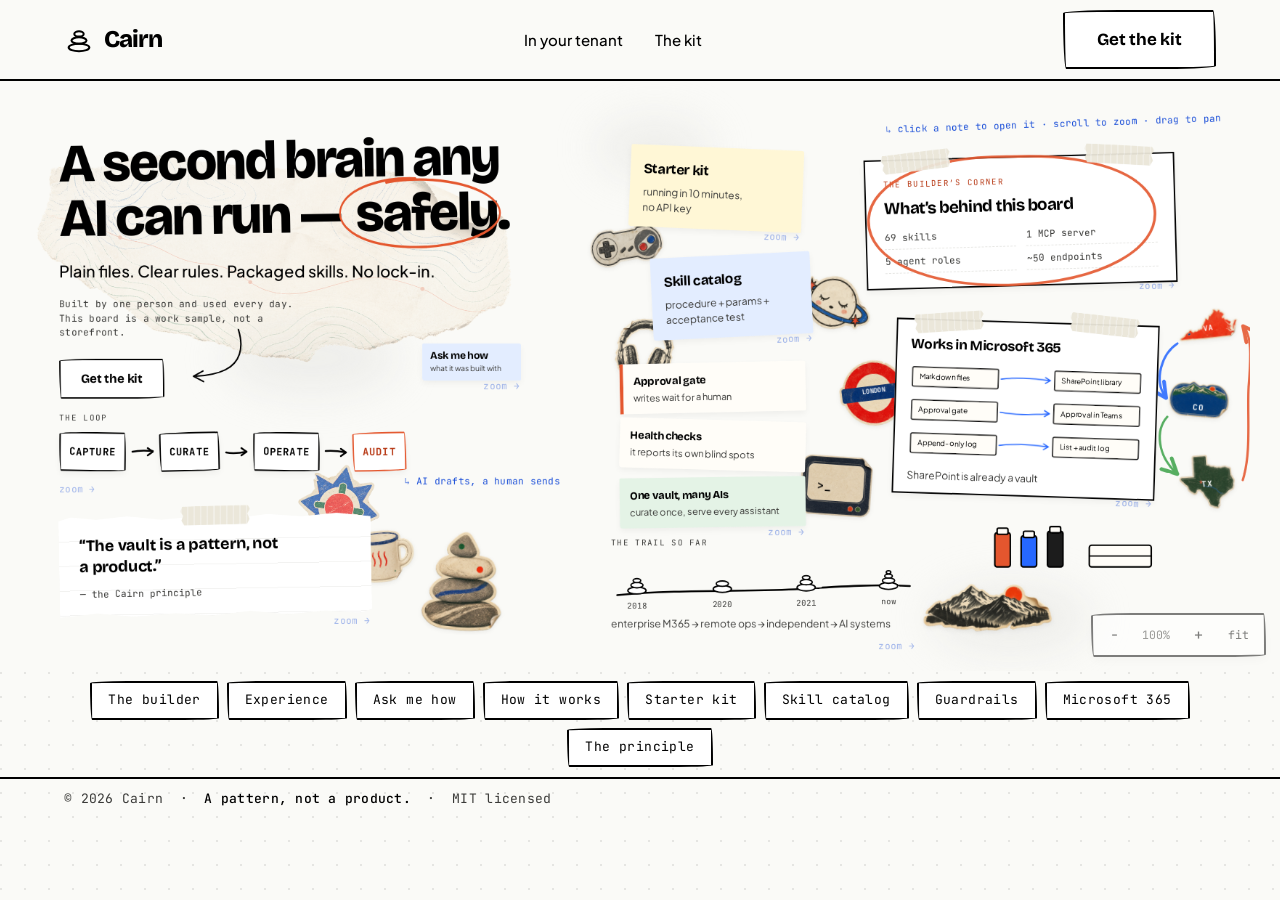
==== commit fc079540: "Sticker hovers and an Ask me how section Eleven stickers now carry a line about why they are on the " ====
--- a/site/index.html
+++ b/site/index.html
@@ -12,8 +12,8 @@
 <link rel="preconnect" href="https://fonts.googleapis.com">
 <link rel="preconnect" href="https://fonts.gstatic.com" crossorigin>
 <link href="https://fonts.googleapis.com/css2?family=Bricolage+Grotesque:opsz,wght@12..96,700;12..96,800&amp;family=JetBrains+Mono:wght@400;500&amp;family=Plus+Jakarta+Sans:wght@400;500;700&amp;display=swap" rel="stylesheet">
-<link rel="stylesheet" href="assets/board.css?v=20260827s">
-<link rel="stylesheet" href="assets/scene.css?v=20260827w">
+<link rel="stylesheet" href="assets/board.css?v=20260828b">
+<link rel="stylesheet" href="assets/scene.css?v=20260828b">
 <link rel="icon" href="data:image/svg+xml,%3Csvg xmlns='http://www.w3.org/2000/svg' viewBox='0 0 32 32'%3E%3Crect width='32' height='32' fill='%23FAFAF7'/%3E%3Cg fill='none' stroke='%23000' stroke-width='2.2'%3E%3Cellipse cx='16' cy='24' rx='11' ry='4'/%3E%3Cellipse cx='16' cy='16.5' rx='8' ry='3.4'/%3E%3Cellipse cx='16' cy='9.5' rx='5' ry='2.8'/%3E%3C/g%3E%3C/svg%3E">
 <script>document.documentElement.className += " js";</script>
 </head>
@@ -200,6 +200,15 @@
     </button>
 
     <!-- PRINCIPLE — the torn page -->
+    <!-- ASK ME HOW -->
+    <button class="spot s-ask" data-panel="ask" aria-label="Sticky note &mdash; ask me how, and what this was built with">
+      <span class="note note--blue spot-card">
+        <span class="note-title">Ask me how</span>
+        <span class="spot-line">what it was built with</span>
+        <span class="spot-zoom annot annot--plain">zoom &rarr;</span>
+      </span>
+    </button>
+
     <!-- TRAIL — the experience timeline, drawn on the board -->
     <button class="spot s-trail" data-panel="trail" aria-label="Timeline drawn on the board &mdash; the builder&#39;s experience">
       <span class="spot-card s-trail-card">
@@ -262,37 +271,37 @@
          src="assets/stickers/sticker-wayfinder-v1.png" width="512" height="501"
          alt="" aria-hidden="true" loading="lazy" decoding="async" draggable="false">
 
-    <img class="sticker sticker-raster sticker-underlay st-coffee"
+    <img class="sticker sticker-hot sticker-raster sticker-underlay st-coffee" data-note-title="Coffee" data-note="The other thing this board was built with."
          src="assets/stickers/sticker-coffee-v1.png" width="640" height="571"
          alt="" aria-hidden="true" loading="lazy" decoding="async" draggable="false">
 
-    <img class="sticker sticker-raster sticker-underlay st-cairn"
+    <img class="sticker sticker-hot sticker-raster sticker-underlay st-cairn" data-note-title="Why Cairn" data-note="A stack of stones marking a path so the next person can follow it. That is the whole idea."
          src="assets/stickers/sticker-cairn-v1.png" width="517" height="640"
          alt="" aria-hidden="true" loading="lazy" decoding="async" draggable="false">
 
-    <img class="sticker sticker-raster st-mountains"
+    <img class="sticker sticker-hot sticker-raster st-mountains" data-note-title="The mountains" data-note="Our favourite place, and the reason Colorado is on this board at all."
          src="assets/stickers/sticker-mountains-v1.png" width="960" height="436"
          alt="" aria-hidden="true" loading="lazy" decoding="async" draggable="false">
 
-    <img class="sticker sticker-raster st-game"
+    <img class="sticker sticker-hot sticker-raster st-game" data-note-title="Games" data-note="Where a lot of the systems thinking comes from. Rules, state, and what happens when a player does the unexpected."
          src="assets/stickers/sticker-game-controller-v1.png" width="640" height="640"
          alt="" aria-hidden="true" loading="lazy" decoding="async" draggable="false">
 
-    <img class="sticker sticker-raster st-music"
+    <img class="sticker sticker-hot sticker-raster st-music" data-note-title="Headphones" data-note="Most of this board was built with these on."
          src="assets/stickers/sticker-headphones-v1.png" width="640" height="640"
          alt="" aria-hidden="true" loading="lazy" decoding="async" draggable="false">
 
-    <img class="sticker sticker-raster st-scifi"
+    <img class="sticker sticker-hot sticker-raster st-scifi" data-note-title="Science fiction" data-note="The genre that got me curious about machines that think, long before it was a job."
          src="assets/stickers/sticker-orbit-face-v1.png" width="640" height="640"
          alt="" aria-hidden="true" loading="lazy" decoding="async" draggable="false">
 
-    <span class="sticker sticker-composite st-london" aria-hidden="true">
+    <span class="sticker sticker-hot sticker-composite st-london" data-note-title="London" data-note="Furthest marker on the trail so far." aria-hidden="true">
       <img class="sticker-art" src="assets/stickers/sticker-london-v1.png"
            width="640" height="612" alt="" loading="lazy" decoding="async" draggable="false">
       <span class="sticker-label">London</span>
     </span>
 
-    <span class="sticker sticker-composite st-term" aria-hidden="true">
+    <span class="sticker sticker-hot sticker-composite st-term" data-note-title="The terminal" data-note="Still where the work happens. The kit is markdown and shell scripts for a reason." aria-hidden="true">
       <img class="sticker-art" src="assets/stickers/sticker-terminal-v1.png"
            width="720" height="603" alt="" loading="lazy" decoding="async" draggable="false">
       <span class="sticker-label">&gt;_</span>
@@ -328,19 +337,19 @@
       </g>
     </svg>
 
-    <span class="sticker sticker-composite st-va" aria-hidden="true">
+    <span class="sticker sticker-hot sticker-composite st-va" data-note-title="Virginia" data-note="Where the enterprise Microsoft 365 years happened." aria-hidden="true">
       <img class="sticker-art" src="assets/stickers/sticker-virginia-v1.png"
            width="720" height="372" alt="" loading="lazy" decoding="async" draggable="false">
       <span class="sticker-label">VA</span>
     </span>
 
-    <span class="sticker sticker-composite st-co" aria-hidden="true">
+    <span class="sticker sticker-hot sticker-composite st-co" data-note-title="Colorado" data-note="The one we keep going back to. Mountains, mostly." aria-hidden="true">
       <img class="sticker-art" src="assets/stickers/sticker-colorado-v1.png"
            width="720" height="431" alt="" loading="lazy" decoding="async" draggable="false">
       <span class="sticker-label">CO</span>
     </span>
 
-    <span class="sticker sticker-composite st-tx" aria-hidden="true">
+    <span class="sticker sticker-hot sticker-composite st-tx" data-note-title="Texas" data-note="Another stop on the map." aria-hidden="true">
       <img class="sticker-art" src="assets/stickers/sticker-texas-v1.png"
            width="640" height="628" alt="" loading="lazy" decoding="async" draggable="false">
       <span class="sticker-label">TX</span>
@@ -361,6 +370,7 @@
 <nav class="map board" aria-label="Board sections">
   <a class="pill" href="#panel-builder" data-panel="builder">The builder</a>
   <a class="pill" href="#panel-trail" data-panel="trail">Experience</a>
+  <a class="pill" href="#panel-ask" data-panel="ask">Ask me how</a>
   <a class="pill" href="#panel-loop" data-panel="loop">How it works</a>
   <a class="pill" href="#panel-kit" data-panel="kit">Starter kit</a>
   <a class="pill" href="#panel-skills" data-panel="skills">Skill catalog</a>
@@ -488,6 +498,75 @@
 
       <p class="panel-note">I haven&rsquo;t yet deployed this inside someone else&rsquo;s tenant.
       I&rsquo;m saying that plainly because it is the gap I want the next job to close.</p>
+    </div>
+  </section>
+
+  <section class="panel" id="panel-ask" tabindex="-1" aria-labelledby="t-ask">
+    <div class="panel-paper">
+      <span class="tape tape--top"></span>
+      <button class="panel-close" data-close aria-label="Close panel and zoom back out">&times;</button>
+      <span class="panel-eyebrow mono">the blue sticky, bottom of the board</span>
+      <h2 id="t-ask">Ask me how</h2>
+
+      <p>Openers, if you want to poke at any of it. Every answer is somewhere on
+      this board or in the kit.</p>
+
+      <ul class="ask-list">
+        <li><span class="ask-q">&ldquo;How do you stop an agent doing something stupid?&rdquo;</span>
+        Caps and a gate. Ten items a batch, three consecutive errors and it stops, no
+        skill calls itself, and anything that sends or writes outward waits for a human.
+        The gate exists because my first version failed and dropped approvals on
+        restart.</li>
+
+        <li><span class="ask-q">&ldquo;How is a skill different from a prompt?&rdquo;</span>
+        Three files instead of one: the procedure, the parameters a deployer edits, and
+        an acceptance test that includes the failure paths and an
+        I-don&rsquo;t-know case. <code class="mono">check.sh</code> treats a missing one
+        as an error.</li>
+
+        <li><span class="ask-q">&ldquo;How would this work in our tenant?&rdquo;</span>
+        Markdown in a document library, frontmatter as metadata columns, approvals
+        through Power Automate, the log as a list with Purview behind it. Nothing new to
+        buy. The mapping page walks the whole table.</li>
+
+        <li><span class="ask-q">&ldquo;How do you know it still works?&rdquo;</span>
+        The system reports its own blind spots: stale routing index, a batch that
+        stopped at a cap and was never finished, gated actions with no approval line.
+        It raises them rather than waiting to be asked.</li>
+
+        <li><span class="ask-q">&ldquo;How did you learn all this?&rdquo;</span>
+        By running it daily and writing down what broke. Every guardrail in the kit
+        traces to a specific failure. The append-only log is what made that possible &mdash;
+        you cannot learn from a history you are allowed to edit.</li>
+      </ul>
+
+      <h3>Built with the vault</h3>
+      <p>This site is not a side project to the system; it came out of it. The board
+      was planned, drafted, and revised through the same loop it describes &mdash;
+      captured to an inbox, curated, operated on by skills, and logged. The copy went
+      through a written anti-slop pass. The claims on it were checked against the source
+      system rather than asserted, and one was removed when the logs would not support
+      it.</p>
+
+      <h3>The stickers, decoded</h3>
+      <p class="panel-note">Hover any sticker on the board for the same line.</p>
+      <ul class="decoded">
+        <li><span class="d-k">why cairn</span><span>A stack of stones marking a path so the next person can follow it. That is the whole idea.</span></li>
+        <li><span class="d-k">the mountains</span><span>Our favourite place, and the reason Colorado is on this board at all.</span></li>
+        <li><span class="d-k">CO</span><span>The one we keep going back to. Mountains, mostly.</span></li>
+        <li><span class="d-k">VA</span><span>Where the enterprise Microsoft 365 years happened.</span></li>
+        <li><span class="d-k">TX</span><span>Another stop on the map.</span></li>
+        <li><span class="d-k">London</span><span>Furthest marker on the trail so far.</span></li>
+        <li><span class="d-k">games</span><span>Where a lot of the systems thinking comes from. Rules, state, and what happens when a player does the unexpected.</span></li>
+        <li><span class="d-k">headphones</span><span>Most of this board was built with these on.</span></li>
+        <li><span class="d-k">sci-fi</span><span>The genre that got me curious about machines that think, long before it was a job.</span></li>
+        <li><span class="d-k">the terminal</span><span>Still where the work happens. The kit is markdown and shell scripts for a reason.</span></li>
+        <li><span class="d-k">coffee</span><span>The other thing this board was built with.</span></li>
+      </ul>
+
+      <p class="panel-actions">
+        <a class="btn btn--ghost" href="the-kit.html#catalog">the catalog &rarr;</a>
+      </p>
     </div>
   </section>
 
@@ -685,7 +764,7 @@
   </div>
 </footer>
 
-<script src="assets/board.js?v=20260827r" defer></script>
-<script src="assets/scene.js?v=20260827r" defer></script>
+<script src="assets/board.js?v=20260828b" defer></script>
+<script src="assets/scene.js?v=20260828b" defer></script>
 </body>
 </html>
--- a/site/assets/scene.css
+++ b/site/assets/scene.css
@@ -764,3 +764,118 @@
 @media (max-width: 899px) {
   .sticker { display: none; }
 }
+
+/* ==========================================================================
+   Sticker notes
+   Eleven stickers carry a line about why they are on the board. Only those
+   take pointer events — the backdrop and underlay layers stay inert, because
+   they cover large areas and would otherwise swallow drag-to-pan.
+
+   Pointer-down deliberately still reaches the pan handler: hovering a sticker
+   shows its note, but dragging from one still moves the board.
+   ========================================================================== */
+
+.sticker-hot {
+  pointer-events: auto;
+  cursor: help;
+}
+.sticker-hot:hover { filter: drop-shadow(0 3px 6px rgba(0, 0, 0, 0.16)); }
+
+@media (prefers-reduced-motion: no-preference) {
+  .sticker-hot { transition: filter var(--micro) ease-out, transform var(--micro) ease-out; }
+  .sticker-hot:hover { transform: rotate(var(--rot, 0deg)) scale(1.06); }
+}
+
+.sticker-tip {
+  position: absolute;
+  z-index: 40;
+  max-width: 268px;
+  padding: 10px 13px 11px;
+  background: var(--board-white);
+  border: var(--stroke-thin) solid var(--ink);
+  border-radius: 3px 12px 4px 14px / 13px 4px 12px 3px;
+  box-shadow: 0 6px 16px rgba(0, 0, 0, 0.10);
+  pointer-events: none;
+  opacity: 0;
+  transform: translateY(3px);
+  transition: opacity 140ms ease-out, transform 140ms ease-out;
+}
+.sticker-tip.is-on { opacity: 1; transform: none; }
+
+@media (prefers-reduced-motion: reduce) {
+  .sticker-tip { transition: none; }
+}
+
+.sticker-tip-title {
+  display: block;
+  font-size: 11px;
+  letter-spacing: 0.1em;
+  text-transform: uppercase;
+  color: var(--ink-blue-text);
+  margin-bottom: 4px;
+}
+.sticker-tip-body {
+  display: block;
+  font-family: var(--font-body);
+  font-size: 13.5px;
+  line-height: 1.45;
+  color: var(--ink);
+}
+
+/* the board is hidden on phones, so these never apply there */
+@media (max-width: 899px) {
+  .sticker-hot { pointer-events: none; }
+  .sticker-tip { display: none; }
+}
+
+/* --------------------------------------------------------- ask me how ---- */
+/* The cairn and coffee art are underlay (z-index 1), so the sticky sitting
+   partly over them is the intended look — a note pinned on top of the board's
+   artwork. They keep their original positions. */
+/* Sits above the "AI drafts, a human sends" annotation (x520-730, y510), in
+   the open area to the right of the hero's CTA. The hero's BOX runs to x740 /
+   y407, but its content stops at the note and button, so this region is empty
+   in fact even though a box-level scan calls it occupied. Clear of the cairn
+   art entirely, and 43 units above the loop strip. */
+.s-ask { left: 540px; top: 330px; width: 136px; z-index: 4; }
+.s-ask .note { padding: 9px 11px 10px; }
+.s-ask .note-title { font-size: 14px; display: block; margin-bottom: 2px; line-height: 1.15; }
+.s-ask .spot-line { font-size: 10.5px; line-height: 1.35; }
+.s-ask .spot-card { --rot: -2.2deg; }
+
+.ask-list { list-style: none; margin: 0 0 var(--u3); padding: 0; }
+.ask-list li {
+  font-size: var(--t-small);
+  line-height: 1.6;
+  padding: var(--u2) 0;
+  border-bottom: 1px dashed var(--dot);
+  max-width: 62ch;
+}
+.ask-list li:last-child { border-bottom: 0; }
+.ask-q {
+  display: block;
+  font-family: var(--font-display);
+  font-size: 1.0625rem;
+  letter-spacing: -0.02em;
+  margin-bottom: 3px;
+}
+
+.decoded { list-style: none; margin: 0 0 var(--u2); padding: 0; }
+.decoded li {
+  display: grid;
+  grid-template-columns: 128px 1fr;
+  gap: var(--u2);
+  font-size: var(--t-small);
+  line-height: 1.55;
+  padding: 7px 0;
+  border-bottom: 1px dashed var(--dot);
+}
+.decoded li:last-child { border-bottom: 0; }
+.decoded dt, .decoded .d-k {
+  font-family: var(--font-mono);
+  font-size: var(--t-note);
+  color: var(--ink-blue-text);
+}
+@media (max-width: 560px) {
+  .decoded li { grid-template-columns: 1fr; gap: 2px; }
+}
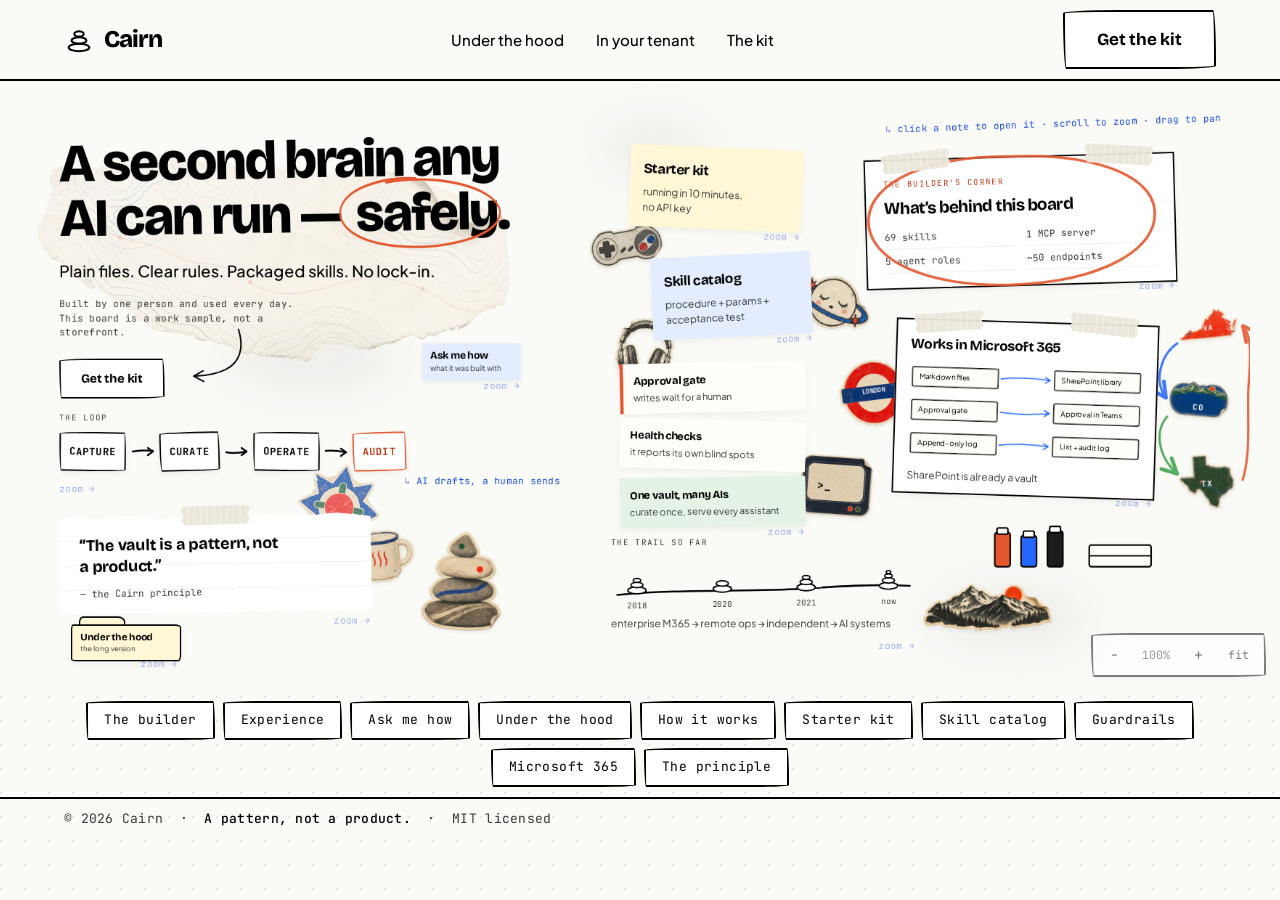
==== commit 4a88f528: "Add the under-the-hood page and the folder that opens it The board is the short version and there wa" ====
--- a/site/index.html
+++ b/site/index.html
@@ -47,6 +47,7 @@
     </a>
     <nav aria-label="Primary">
       <ul class="nav-links">
+        <li><a href="under-the-hood.html">Under the hood</a></li>
         <li><a href="in-your-tenant.html">In your tenant</a></li>
         <li><a href="the-kit.html">The kit</a></li>
       </ul>
@@ -209,6 +210,18 @@
       </span>
     </button>
 
+    <!-- HOOD — the folder leaning on the tray, out to the long version -->
+    <button class="spot s-hood" data-panel="hood" aria-label="Folder by the tray &mdash; under the hood, the long version">
+      <span class="spot-card s-hood-card">
+        <span class="hood-tab"></span>
+        <span class="hood-body">
+          <span class="note-title">Under the hood</span>
+          <span class="spot-line">the long version</span>
+        </span>
+        <span class="spot-zoom annot annot--plain">zoom &rarr;</span>
+      </span>
+    </button>
+
     <!-- TRAIL — the experience timeline, drawn on the board -->
     <button class="spot s-trail" data-panel="trail" aria-label="Timeline drawn on the board &mdash; the builder&#39;s experience">
       <span class="spot-card s-trail-card">
@@ -371,6 +384,7 @@
   <a class="pill" href="#panel-builder" data-panel="builder">The builder</a>
   <a class="pill" href="#panel-trail" data-panel="trail">Experience</a>
   <a class="pill" href="#panel-ask" data-panel="ask">Ask me how</a>
+  <a class="pill" href="#panel-hood" data-panel="hood">Under the hood</a>
   <a class="pill" href="#panel-loop" data-panel="loop">How it works</a>
   <a class="pill" href="#panel-kit" data-panel="kit">Starter kit</a>
   <a class="pill" href="#panel-skills" data-panel="skills">Skill catalog</a>
@@ -435,6 +449,10 @@
 
       <p class="panel-note">I know the enterprise constraints, and I&rsquo;ve built the AI
       side by hand. This board puts the two in the same place.</p>
+
+      <p class="panel-actions">
+        <a class="btn btn--ghost" href="under-the-hood.html">The long version &mdash; how it&rsquo;s actually built &rarr;</a>
+      </p>
 
       <ul class="footer-links panel-pending">
         <li><span class="pending">About the builder<span class="tag">pending</span></span></li>
@@ -566,6 +584,42 @@
 
       <p class="panel-actions">
         <a class="btn btn--ghost" href="the-kit.html#catalog">the catalog &rarr;</a>
+      </p>
+    </div>
+  </section>
+
+  <section class="panel" id="panel-hood" tabindex="-1" aria-labelledby="t-hood">
+    <div class="panel-paper">
+      <span class="tape tape--top"></span>
+      <button class="panel-close" data-close aria-label="Close panel and zoom back out">&times;</button>
+      <span class="panel-eyebrow mono">the folder by the tray</span>
+      <h2 id="t-hood">Under the hood</h2>
+
+      <p>This board is the short version. There is a longer one for anyone who wants the
+      actual build &mdash; the four layers and why only one of them has to survive, what the
+      operator layer enforces, the eight boring decisions in the app that decide whether
+      someone else can support it, and the integration choice I would make again on
+      someone else&rsquo;s tenant.</p>
+
+      <ul class="ruled">
+        <li><strong>The anatomy</strong> &mdash; files, rules, operator, surfaces, and why a
+        routing index beats letting an agent search for where things go.</li>
+        <li><strong>The operator layer</strong> &mdash; three files per skill, three caps per
+        autonomous run, one gate before anything writes. Plus the version that failed.</li>
+        <li><strong>The app over it</strong> &mdash; two API surfaces, a generated spec, path
+        containment in two layers, atomic writes, approvals as files, a usage ledger that
+        marks its own guesses.</li>
+        <li><strong>One definition, many surfaces</strong> &mdash; why the tool definitions
+        live in one module, and when not to build a custom server at all.</li>
+        <li><strong>Where it goes next</strong> &mdash; six moves from a single-operator
+        system to one that serves a practice.</li>
+      </ul>
+
+      <p class="panel-note">That last section is design, not deployment, and the page says
+      so in those words. Everything above it is running today.</p>
+
+      <p class="panel-actions">
+        <a class="btn" href="under-the-hood.html">Read the long version &rarr;</a>
       </p>
     </div>
   </section>
--- a/site/assets/scene.css
+++ b/site/assets/scene.css
@@ -879,3 +879,31 @@
 @media (max-width: 560px) {
   .decoded li { grid-template-columns: 1fr; gap: 2px; }
 }
+
+/* under the hood — a folder tucked under the torn principle page, bottom
+   left. The board is full; this is the one gap that isn't under the zoom
+   control, and a folder below a pinned page is where a long document lands. */
+.s-hood { left: 56px; top: 706px; width: 152px; }
+.s-hood-card { display: block; position: relative; padding-top: 11px; }
+.hood-tab {
+  position: absolute;
+  top: 0; left: 11px;
+  width: 64px; height: 14px;
+  background: var(--note-yellow);
+  border: var(--stroke-thin) solid var(--ink);
+  border-bottom: 0;
+  border-radius: 6px 10px 0 0 / 8px 8px 0 0;
+}
+.hood-body {
+  display: block;
+  position: relative;
+  background: var(--note-yellow);
+  border: var(--stroke-thin) solid var(--ink);
+  border-radius: 3px 9px 4px 8px / 8px 4px 9px 3px;
+  box-shadow: var(--lift);
+  padding: 8px 11px 9px;
+}
+.s-hood .spot-card { --rot: -1.6deg; }
+.s-hood .note-title { display: block; font-size: 13.5px; line-height: 1.15; margin-bottom: 1px; }
+.s-hood .spot-line { font-size: 10px; line-height: 1.3; }
+.s-hood .spot-zoom { right: 6px; bottom: -14px; }
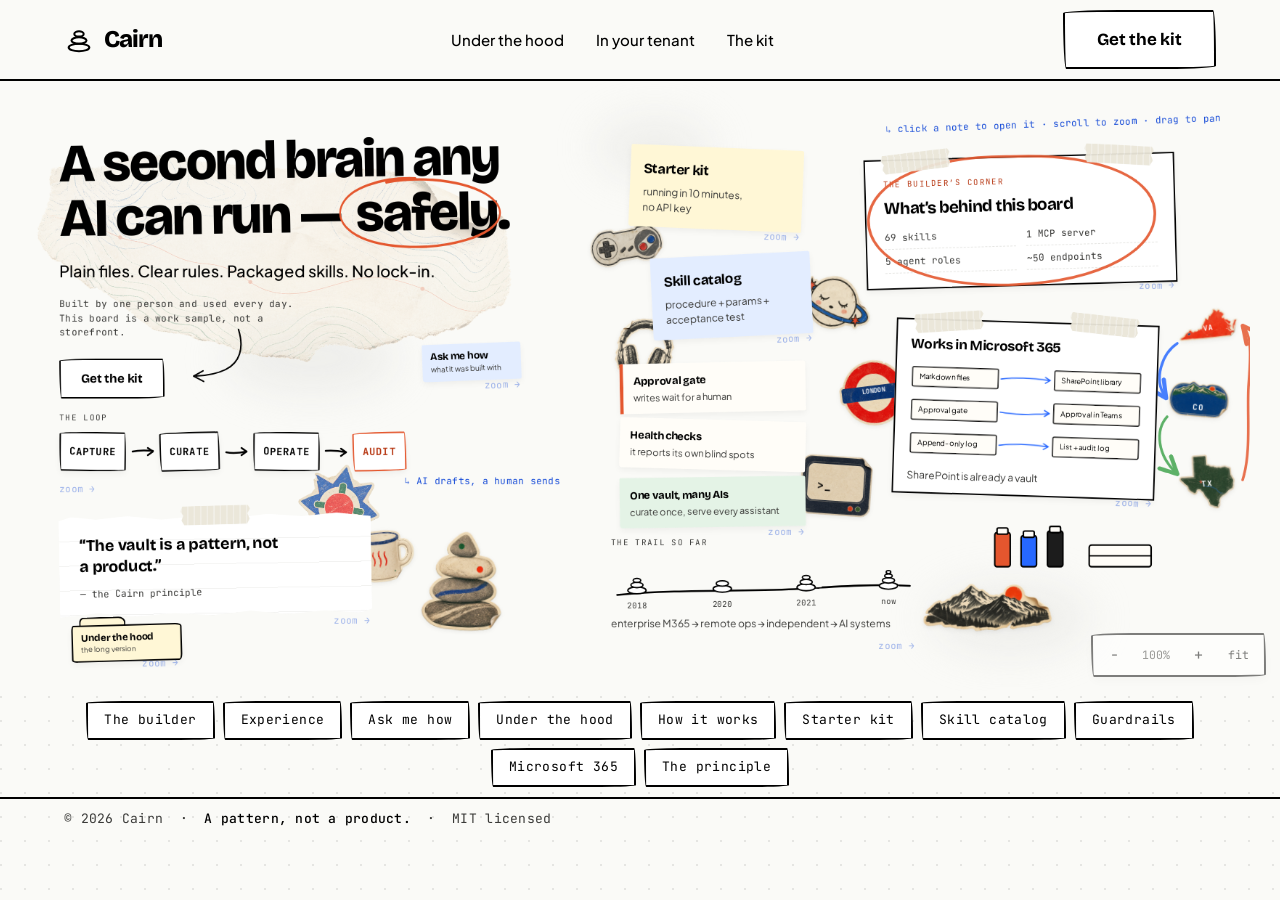
==== commit 9fc5fc26: "Refine showcase story and system cutaway" ====
--- a/site/index.html
+++ b/site/index.html
@@ -12,8 +12,8 @@
 <link rel="preconnect" href="https://fonts.googleapis.com">
 <link rel="preconnect" href="https://fonts.gstatic.com" crossorigin>
 <link href="https://fonts.googleapis.com/css2?family=Bricolage+Grotesque:opsz,wght@12..96,700;12..96,800&amp;family=JetBrains+Mono:wght@400;500&amp;family=Plus+Jakarta+Sans:wght@400;500;700&amp;display=swap" rel="stylesheet">
-<link rel="stylesheet" href="assets/board.css?v=20260828b">
-<link rel="stylesheet" href="assets/scene.css?v=20260828b">
+<link rel="stylesheet" href="assets/board.css?v=20260828c">
+<link rel="stylesheet" href="assets/scene.css?v=20260828c">
 <link rel="icon" href="data:image/svg+xml,%3Csvg xmlns='http://www.w3.org/2000/svg' viewBox='0 0 32 32'%3E%3Crect width='32' height='32' fill='%23FAFAF7'/%3E%3Cg fill='none' stroke='%23000' stroke-width='2.2'%3E%3Cellipse cx='16' cy='24' rx='11' ry='4'/%3E%3Cellipse cx='16' cy='16.5' rx='8' ry='3.4'/%3E%3Cellipse cx='16' cy='9.5' rx='5' ry='2.8'/%3E%3C/g%3E%3C/svg%3E">
 <script>document.documentElement.className += " js";</script>
 </head>
@@ -362,7 +362,7 @@
       <span class="sticker-label">CO</span>
     </span>
 
-    <span class="sticker sticker-hot sticker-composite st-tx" data-note-title="Texas" data-note="Another stop on the map." aria-hidden="true">
+    <span class="sticker sticker-hot sticker-composite st-tx" data-note-title="Texas" data-note="The route&rsquo;s detour: VA &rarr; CO &rarr; TX &rarr; back to VA." aria-hidden="true">
       <img class="sticker-art" src="assets/stickers/sticker-texas-v1.png"
            width="640" height="628" alt="" loading="lazy" decoding="async" draggable="false">
       <span class="sticker-label">TX</span>
@@ -489,7 +489,7 @@
           <p>The cloud move and refresh landed shortly before COVID, so going remote was
           a non-event. Then came the real test: managing the same environment, the same
           sites and the same compliance, fully remote and across time zones. That is the
-          delivery model of the work I&rsquo;m aiming at now, practiced early.</p>
+          delivery model I&rsquo;m aiming at now. I learned it early.</p>
         </div>
         <div class="trail-entry">
           <span class="trail-when mono">2021 &ndash; 2025</span>
@@ -501,9 +501,9 @@
         <div class="trail-entry">
           <span class="trail-when mono">2024 &ndash; now</span>
           <h3>The system behind this board</h3>
-          <p>Built and operate the knowledge system Cairn is extracted from: 69 skills,
-          agent roles with written boundaries, a custom MCP server, tiered permissions,
-          an approval gate, an append-only log. The receipts are pinned all over this
+          <p>I built and operate the knowledge system Cairn is extracted from: 69 skills,
+          5 agent roles with written boundaries, a custom MCP server, tiered permissions,
+          an approval gate, and an append-only log. The receipts are pinned all over this
           board.</p>
         </div>
       </div>
@@ -523,11 +523,11 @@
     <div class="panel-paper">
       <span class="tape tape--top"></span>
       <button class="panel-close" data-close aria-label="Close panel and zoom back out">&times;</button>
-      <span class="panel-eyebrow mono">the blue sticky, bottom of the board</span>
+      <span class="panel-eyebrow mono">the blue sticky, beside the loop</span>
       <h2 id="t-ask">Ask me how</h2>
 
-      <p>Openers, if you want to poke at any of it. Every answer is somewhere on
-      this board or in the kit.</p>
+      <p>If you want to get into the mechanisms, start here. I can walk through what is
+      running, what is still a direction, and why the boundaries are where they are.</p>
 
       <ul class="ask-list">
         <li><span class="ask-q">&ldquo;How do you stop an agent doing something stupid?&rdquo;</span>
@@ -544,27 +544,25 @@
 
         <li><span class="ask-q">&ldquo;How would this work in our tenant?&rdquo;</span>
         Markdown in a document library, frontmatter as metadata columns, approvals
-        through Power Automate, the log as a list with Purview behind it. Nothing new to
-        buy. The mapping page walks the whole table.</li>
+        through Power Automate, the log as a list with Purview behind it. The mapping
+        page shows where that translation is straightforward and where live wiring
+        starts.</li>
 
         <li><span class="ask-q">&ldquo;How do you know it still works?&rdquo;</span>
         The system reports its own blind spots: stale routing index, a batch that
         stopped at a cap and was never finished, gated actions with no approval line.
         It raises them rather than waiting to be asked.</li>
 
-        <li><span class="ask-q">&ldquo;How did you learn all this?&rdquo;</span>
-        By running it daily and writing down what broke. Every guardrail in the kit
-        traces to a specific failure. The append-only log is what made that possible &mdash;
-        you cannot learn from a history you are allowed to edit.</li>
+        <li><span class="ask-q">&ldquo;What changed after the first version?&rdquo;</span>
+        A restart dropped approvals silently, so the gate became a durable, file-backed
+        workflow with a notification when a request is created. Every guardrail in the
+        kit traces to a failure like that.</li>
       </ul>
 
       <h3>Built with the vault</h3>
-      <p>This site is not a side project to the system; it came out of it. The board
-      was planned, drafted, and revised through the same loop it describes &mdash;
-      captured to an inbox, curated, operated on by skills, and logged. The copy went
-      through a written anti-slop pass. The claims on it were checked against the source
-      system rather than asserted, and one was removed when the logs would not support
-      it.</p>
+      <p>This site came out of the same system it describes. The board was planned,
+      drafted, revised, and logged through the vault loop. The claims were checked
+      against the source system; one was cut when the log could not support it.</p>
 
       <h3>The stickers, decoded</h3>
       <p class="panel-note">Hover any sticker on the board for the same line.</p>
@@ -573,7 +571,7 @@
         <li><span class="d-k">the mountains</span><span>Our favourite place, and the reason Colorado is on this board at all.</span></li>
         <li><span class="d-k">CO</span><span>The one we keep going back to. Mountains, mostly.</span></li>
         <li><span class="d-k">VA</span><span>Where the enterprise Microsoft 365 years happened.</span></li>
-        <li><span class="d-k">TX</span><span>Another stop on the map.</span></li>
+        <li><span class="d-k">TX</span><span>The route&rsquo;s detour: VA &rarr; CO &rarr; TX &rarr; back to VA.</span></li>
         <li><span class="d-k">London</span><span>Furthest marker on the trail so far.</span></li>
         <li><span class="d-k">games</span><span>Where a lot of the systems thinking comes from. Rules, state, and what happens when a player does the unexpected.</span></li>
         <li><span class="d-k">headphones</span><span>Most of this board was built with these on.</span></li>
@@ -819,6 +817,6 @@
 </footer>
 
 <script src="assets/board.js?v=20260828b" defer></script>
-<script src="assets/scene.js?v=20260828b" defer></script>
+<script src="assets/scene.js?v=20260828c" defer></script>
 </body>
 </html>
--- a/site/assets/board.css
+++ b/site/assets/board.css
@@ -1028,6 +1028,298 @@
 }
 
 
+/* ========================================================================
+   Under the hood — three pieces on the workbench and the north-star loop
+   These selectors stay scoped to the new explanation blocks so the board's
+   existing notes, cards, and navigation keep their established behavior.
+   ======================================================================== */
+
+.section--identity .identity-grid {
+  display: grid;
+  grid-template-columns: repeat(3, minmax(0, 1fr));
+  gap: clamp(var(--u2), 2.4vw, var(--u4));
+  align-items: start;
+}
+
+.section--identity .identity-card {
+  --identity-bg: var(--board-white);
+  --identity-rot: 0deg;
+  position: relative;
+  min-width: 0;
+  padding: var(--u4) var(--u3) var(--u3);
+  background: var(--identity-bg);
+  border: var(--stroke-thin) solid var(--ink);
+  border-radius: 5px 24px 4px 20px / 18px 5px 22px 4px;
+  box-shadow: var(--lift);
+  transform: rotate(var(--identity-rot));
+}
+
+/* A small piece of tape makes the cards feel placed on the same bench,
+   while the paper tints carry the distinction between each layer. */
+.section--identity .identity-card::before {
+  content: "";
+  position: absolute;
+  top: -10px;
+  left: 50%;
+  width: 76px;
+  height: 20px;
+  background: var(--tape);
+  box-shadow: var(--lift-tape);
+  clip-path: polygon(3% 4%, 97% 0%, 100% 80%, 94% 100%, 6% 96%, 0% 18%);
+  transform: translateX(-50%) rotate(-2deg);
+  pointer-events: none;
+}
+
+.section--identity .identity-card--system {
+  --identity-bg: var(--note-yellow);
+  --identity-rot: -1.2deg;
+}
+
+.section--identity .identity-card--surface {
+  --identity-bg: var(--note-blue);
+  --identity-rot: 0.8deg;
+  border-color: var(--ink-blue);
+}
+
+.section--identity .identity-card--public {
+  --identity-bg: var(--note-green);
+  --identity-rot: -0.6deg;
+  border-color: var(--ink-green);
+}
+
+.section--identity .identity-kicker {
+  display: block;
+  margin-bottom: var(--u2);
+  color: var(--ink-soft);
+  font-family: var(--font-mono);
+  font-size: var(--t-note);
+  letter-spacing: 0.1em;
+  line-height: 1.4;
+  text-transform: uppercase;
+}
+
+.section--identity .identity-card h3,
+.section--identity .identity-card h4 {
+  margin: 0 0 var(--u1);
+  font-size: clamp(1.25rem, 1.8vw, 1.625rem);
+}
+
+.section--identity .identity-card p {
+  font-size: var(--t-small);
+  line-height: 1.55;
+}
+
+.section--identity .identity-status {
+  display: inline-flex;
+  align-items: center;
+  gap: 7px;
+  margin-top: var(--u3);
+  padding-top: var(--u1);
+  border-top: 1px solid currentColor;
+  color: var(--ink-soft);
+  font-family: var(--font-mono);
+  font-size: var(--t-note);
+  line-height: 1.4;
+}
+
+.section--identity .identity-status::before {
+  content: "";
+  width: 7px;
+  height: 7px;
+  flex: 0 0 7px;
+  border: 1px solid currentColor;
+  border-radius: 50%;
+}
+
+.section--identity .identity-card--system .identity-status { color: var(--ink-red-text); }
+.section--identity .identity-card--surface .identity-status { color: var(--ink-blue-text); }
+.section--identity .identity-card--public .identity-status { color: var(--ink-green-text); }
+
+.north-star {
+  margin-top: var(--u8);
+  padding-block: var(--u3) var(--u4);
+  border-top: var(--stroke) solid var(--ink);
+  border-bottom: var(--stroke-thin) solid var(--ink);
+}
+
+.north-star .north-star-head {
+  display: flex;
+  align-items: baseline;
+  justify-content: space-between;
+  gap: var(--u3);
+  margin-bottom: var(--u3);
+}
+
+.north-star .north-star-head h2,
+.north-star .north-star-head h3 {
+  margin: 0;
+  font-size: clamp(1.375rem, 2.4vw, 2rem);
+}
+
+.north-star .north-star-head p {
+  max-width: 42ch;
+  margin: 0;
+  color: var(--ink-soft);
+  font-size: var(--t-small);
+}
+
+.north-star .loop-line {
+  display: flex;
+  align-items: stretch;
+  gap: var(--u1);
+  min-width: 0;
+}
+
+.north-star .loop-step {
+  flex: 1 1 0;
+  min-width: 0;
+  padding: var(--u2) var(--u3);
+  background: var(--board-white);
+  border: var(--stroke-thin) solid var(--ink);
+  border-radius: 4px 18px 3px 16px / 15px 4px 17px 3px;
+}
+
+.north-star .loop-step:nth-of-type(odd) {
+  background: var(--note-yellow);
+}
+
+.north-star .loop-step:nth-child(6n + 3) {
+  background: var(--note-blue);
+}
+
+.north-star .loop-step:nth-child(6n + 5) {
+  background: var(--note-green);
+}
+
+.north-star > p { margin-top: var(--u3); }
+
+.north-star .loop-step strong,
+.north-star .loop-step b {
+  display: block;
+  margin-bottom: 2px;
+  font-family: var(--font-display);
+  font-size: 1.0625rem;
+  line-height: 1.15;
+}
+
+.north-star .loop-step span,
+.north-star .loop-step p {
+  display: block;
+  margin: 0;
+  color: var(--ink-soft);
+  font-size: var(--t-note);
+  line-height: 1.45;
+}
+
+.north-star .loop-arrow {
+  display: grid;
+  flex: 0 0 28px;
+  place-items: center;
+  align-self: center;
+  color: var(--ink-blue-text);
+  font-family: var(--font-mono);
+  font-size: 1.25rem;
+  line-height: 1;
+  text-align: center;
+}
+
+.north-star .loop-arrow svg {
+  display: block;
+  width: 28px;
+  height: 24px;
+  overflow: visible;
+}
+
+.north-star .loop-arrow path,
+.north-star .loop-arrow line,
+.north-star .loop-arrow polyline {
+  fill: none;
+  stroke: currentColor;
+  stroke-linecap: round;
+  stroke-linejoin: round;
+  stroke-width: var(--stroke-thin);
+}
+
+@media (max-width: 700px) {
+  .section--identity .identity-grid {
+    grid-template-columns: 1fr;
+    gap: var(--u4);
+  }
+
+  .section--identity .identity-card {
+    width: min(calc(100% - var(--u2)), 34rem);
+    margin-inline: auto;
+    padding: var(--u3);
+  }
+
+  .north-star .north-star-head {
+    align-items: flex-start;
+    flex-direction: column;
+    gap: var(--u1);
+  }
+
+  .north-star .loop-line {
+    display: grid;
+    grid-template-columns: minmax(0, 1fr);
+    gap: 0;
+  }
+
+  .north-star .loop-step { width: 100%; }
+
+  .north-star .loop-arrow {
+    width: 100%;
+    min-height: 28px;
+    transform: rotate(90deg);
+  }
+
+  .board-table--decisions {
+    min-width: 0;
+    border-width: var(--stroke-thin);
+  }
+
+  .board-table--decisions thead { display: none; }
+
+  .board-table--decisions tbody,
+  .board-table--decisions tr,
+  .board-table--decisions td { display: block; }
+
+  .board-table--decisions tr {
+    padding: var(--u2);
+    border-bottom: var(--stroke-thin) solid var(--ink);
+  }
+
+  .board-table--decisions tbody tr:last-child { border-bottom: 0; }
+
+  .board-table--decisions td {
+    padding: var(--u1);
+    border: 0;
+  }
+
+  .board-table--decisions td:last-child {
+    color: var(--ink-soft);
+    font-size: var(--t-note);
+  }
+
+  .board-table--decisions td:last-child::before {
+    content: "prevents";
+    display: block;
+    margin-bottom: 3px;
+    color: var(--ink-blue-text);
+    font-family: var(--font-mono);
+    font-size: 0.72rem;
+    letter-spacing: 0.1em;
+    text-transform: uppercase;
+  }
+}
+
+@media (prefers-reduced-motion: reduce) {
+  .section--identity .identity-card,
+  .north-star .loop-arrow {
+    transform: none;
+  }
+}
+
+
 /* ==========================================================================
    Print — the board flattens to paper. No motion, no smudges, no dot grid.
    ========================================================================== */
@@ -1041,6 +1333,8 @@
   .circled > svg path { stroke-dashoffset: 0 !important; animation: none !important; }
   .draw path { stroke-dashoffset: 0 !important; }
   .board-table { min-width: 0; }
+  .section--identity .identity-card,
+  .north-star .loop-arrow { transform: none; }
   a[href^="http"]::after { content: " (" attr(href) ")"; font-size: 0.75em; }
 }
 
--- a/site/assets/scene.css
+++ b/site/assets/scene.css
@@ -734,22 +734,25 @@
   opacity: 0.88;
   filter: none;
 }
+.sticker-route { z-index: 2; }
+.sticker-route g { opacity: 0.96; }
+.sticker-route g > path { stroke-width: 3.6; }
 .st-travel-loop .route-to-co { stroke: var(--ink-blue); }
 .st-travel-loop .route-to-tx { stroke: var(--ink-green); }
 .st-travel-loop .route-to-va { stroke: var(--ink-red); }
-.st-va        { left: 1580px; top: 282px; width: 84px;  --rot:  -7deg; }
+.st-va        { left: 1580px; top: 282px; width: 84px;  --rot:  -7deg; z-index: 3; }
 .st-va .sticker-label {
   left: 42%; top: 51%;
   color: var(--board-white);
   font-size: 10px;
 }
-.st-co        { left: 1568px; top: 382px; width: 84px;  --rot:   5deg; }
+.st-co        { left: 1568px; top: 382px; width: 84px;  --rot:   5deg; z-index: 3; }
 .st-co .sticker-label {
   left: 0; top: 61%; width: 100%;
   color: var(--board-white);
   font-size: 11px;
 }
-.st-tx        { left: 1582px; top: 482px; width: 78px;  --rot:  -4deg; }
+.st-tx        { left: 1582px; top: 482px; width: 78px;  --rot:  -4deg; z-index: 3; }
 .st-tx .sticker-label {
   left: 0; top: 47%; width: 100%;
   color: var(--board-white);
@@ -778,18 +781,23 @@
 .sticker-hot {
   pointer-events: auto;
   cursor: help;
+  transform-origin: center;
 }
 .sticker-hot:hover { filter: drop-shadow(0 3px 6px rgba(0, 0, 0, 0.16)); }
 
 @media (prefers-reduced-motion: no-preference) {
   .sticker-hot { transition: filter var(--micro) ease-out, transform var(--micro) ease-out; }
-  .sticker-hot:hover { transform: rotate(var(--rot, 0deg)) scale(1.06); }
+  /* Keep the object readable at its authored size. A tiny lift is enough to
+     acknowledge discovery without making the board reflow under the cursor. */
+  .sticker-hot:hover { transform: rotate(var(--rot, 0deg)) scale(1.025); }
 }
 
 .sticker-tip {
   position: absolute;
   z-index: 40;
+  box-sizing: border-box;
   max-width: 268px;
+  width: max-content;
   padding: 10px 13px 11px;
   background: var(--board-white);
   border: var(--stroke-thin) solid var(--ink);
@@ -820,6 +828,7 @@
   font-size: 13.5px;
   line-height: 1.45;
   color: var(--ink);
+  overflow-wrap: break-word;
 }
 
 /* the board is hidden on phones, so these never apply there */
@@ -838,7 +847,14 @@
    in fact even though a box-level scan calls it occupied. Clear of the cairn
    art entirely, and 43 units above the loop strip. */
 .s-ask { left: 540px; top: 330px; width: 136px; z-index: 4; }
-.s-ask .note { padding: 9px 11px 10px; }
+.s-ask .note {
+  padding: 9px 11px 10px;
+  transform: rotate(var(--rot, 0deg));
+}
+@media (prefers-reduced-motion: no-preference) {
+  .s-ask .note:hover,
+  .s-ask .note:focus-within { transform: rotate(0deg) translateY(-3px); }
+}
 .s-ask .note-title { font-size: 14px; display: block; margin-bottom: 2px; line-height: 1.15; }
 .s-ask .spot-line { font-size: 10.5px; line-height: 1.35; }
 .s-ask .spot-card { --rot: -2.2deg; }
@@ -883,8 +899,15 @@
 /* under the hood — a folder tucked under the torn principle page, bottom
    left. The board is full; this is the one gap that isn't under the zoom
    control, and a folder below a pinned page is where a long document lands. */
-.s-hood { left: 56px; top: 706px; width: 152px; }
+.s-hood { left: 56px; top: 706px; width: 152px; z-index: 4; }
 .s-hood-card { display: block; position: relative; padding-top: 11px; }
+.s-hood .spot-card {
+  transform: rotate(var(--rot, 0deg));
+  transform-origin: center top;
+  transition: transform var(--standard) var(--ease-out);
+}
+.s-hood:hover .spot-card,
+.s-hood:focus-visible .spot-card { transform: rotate(0deg) translateY(-3px); }
 .hood-tab {
   position: absolute;
   top: 0; left: 11px;
@@ -907,3 +930,9 @@
 .s-hood .note-title { display: block; font-size: 13.5px; line-height: 1.15; margin-bottom: 1px; }
 .s-hood .spot-line { font-size: 10px; line-height: 1.3; }
 .s-hood .spot-zoom { right: 6px; bottom: -14px; }
+
+@media (prefers-reduced-motion: reduce) {
+  .s-hood .spot-card { transition: none; }
+  .s-hood:hover .spot-card,
+  .s-hood:focus-visible .spot-card { transform: rotate(var(--rot, 0deg)); }
+}
